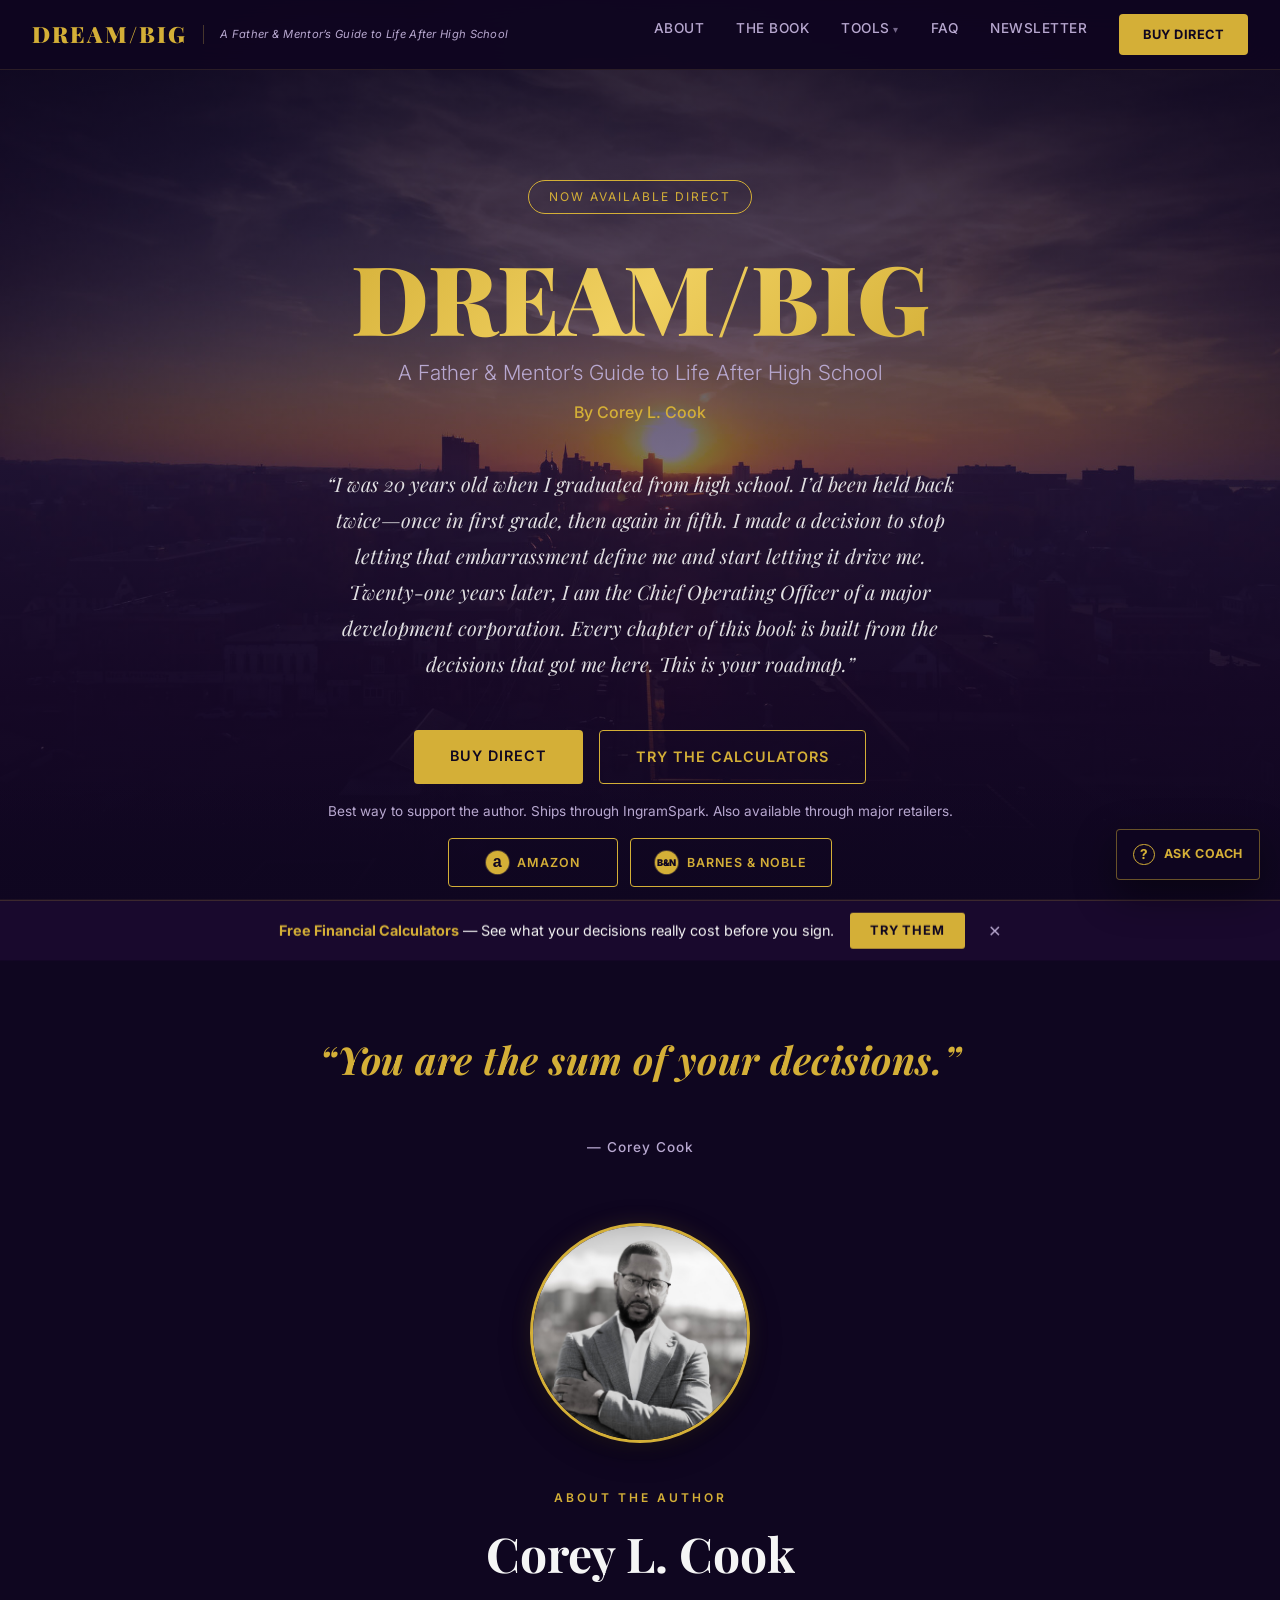
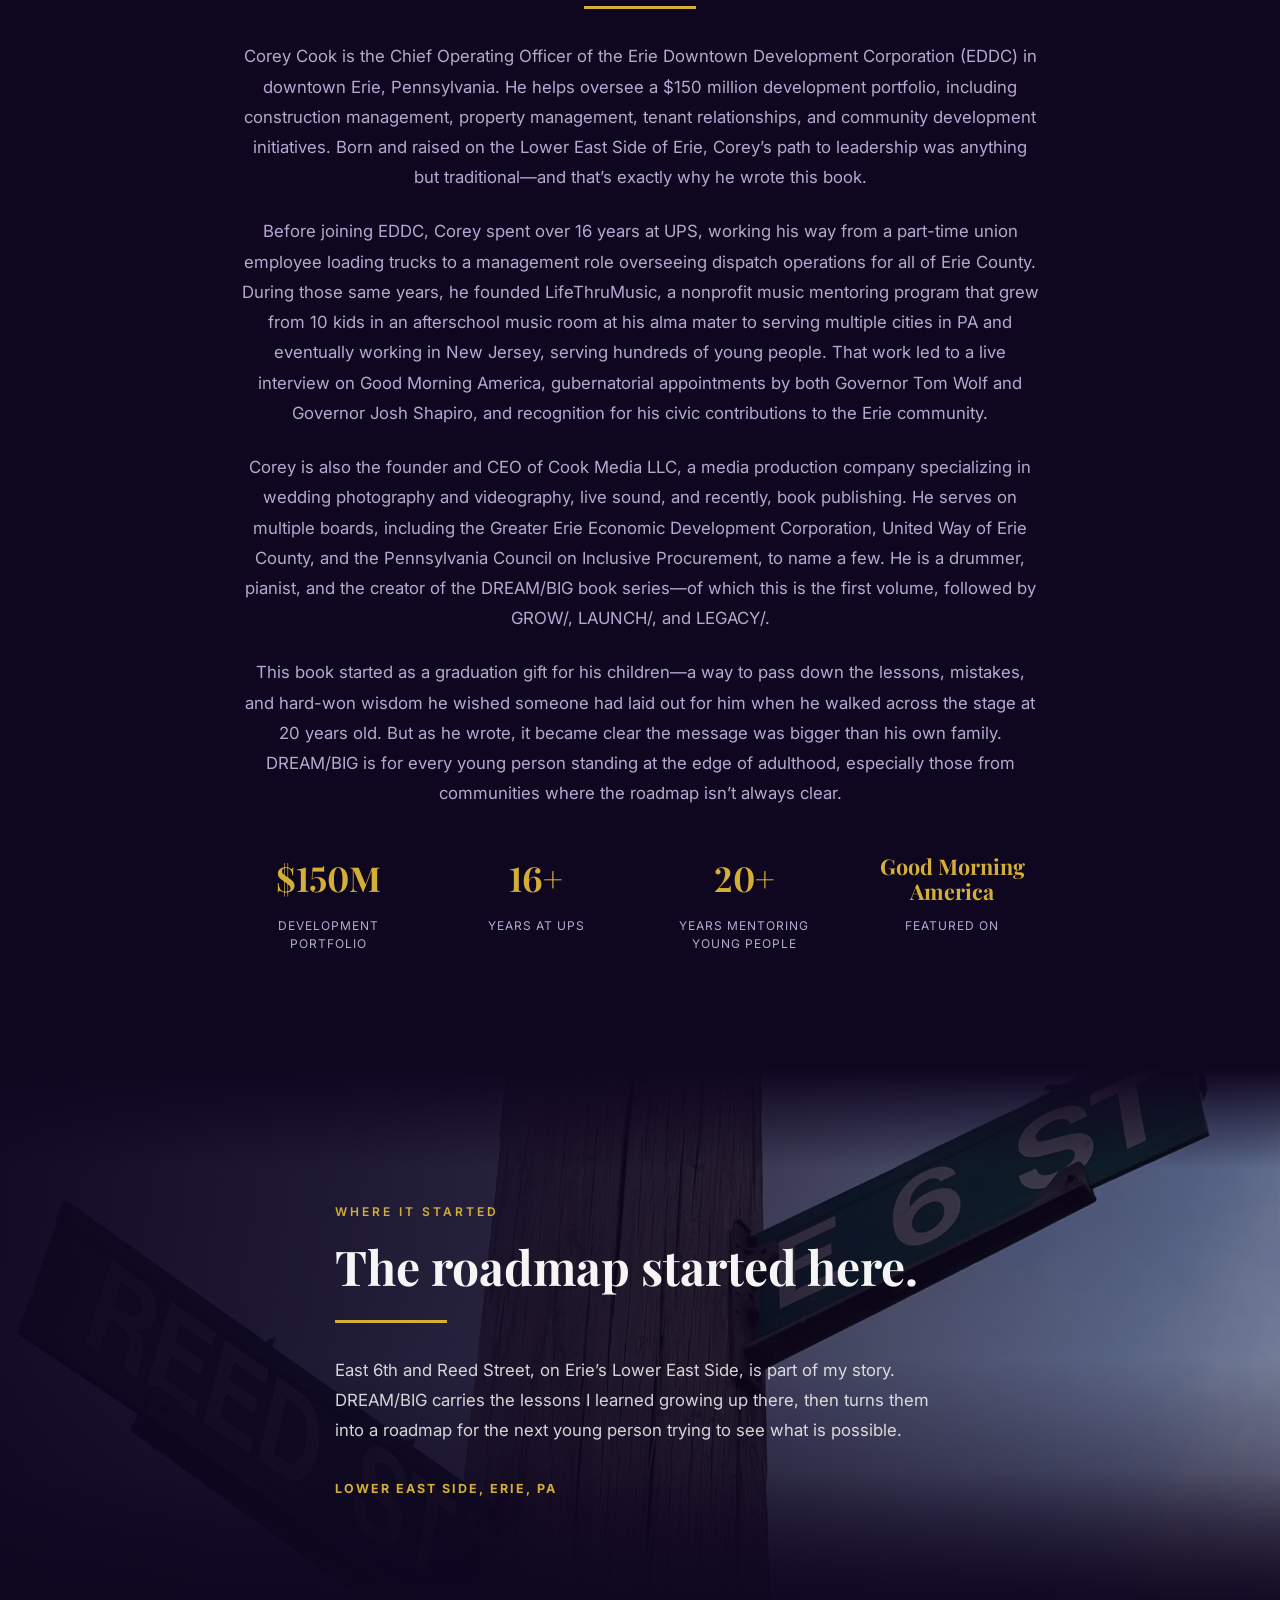
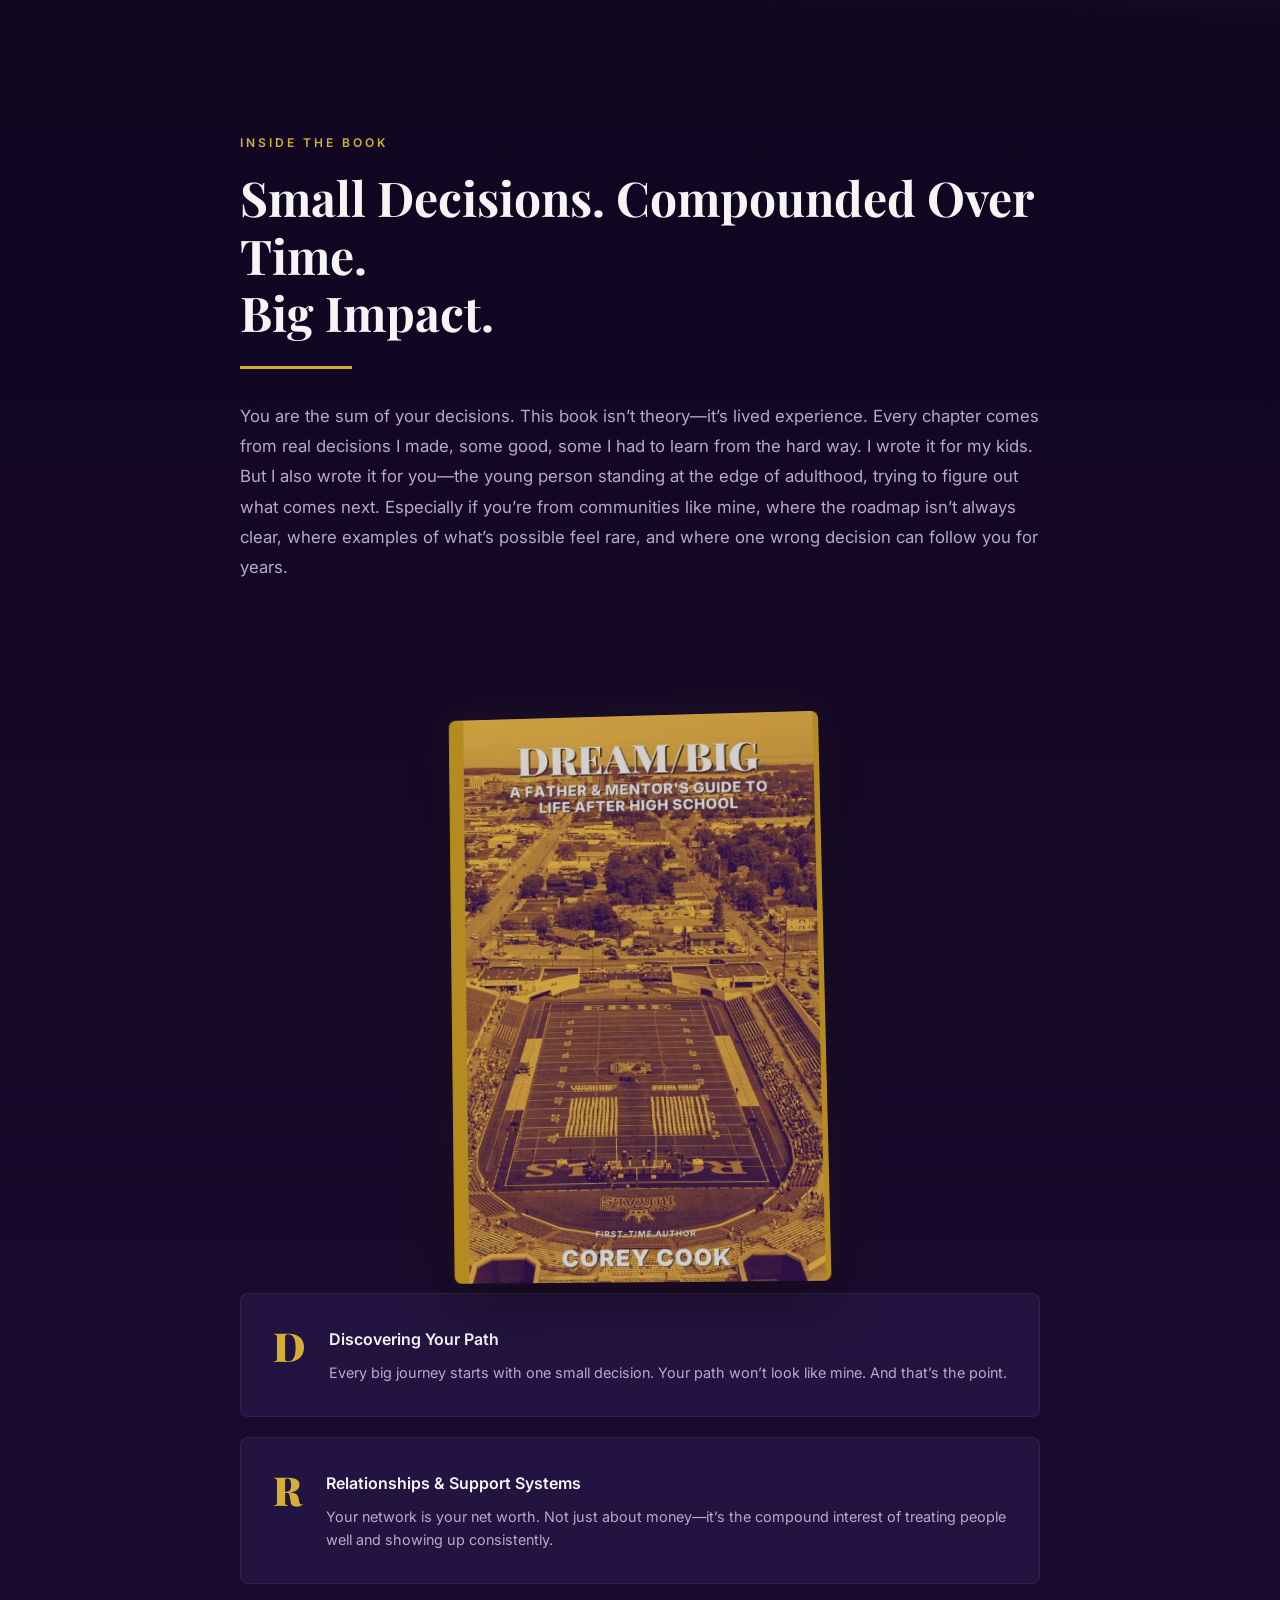
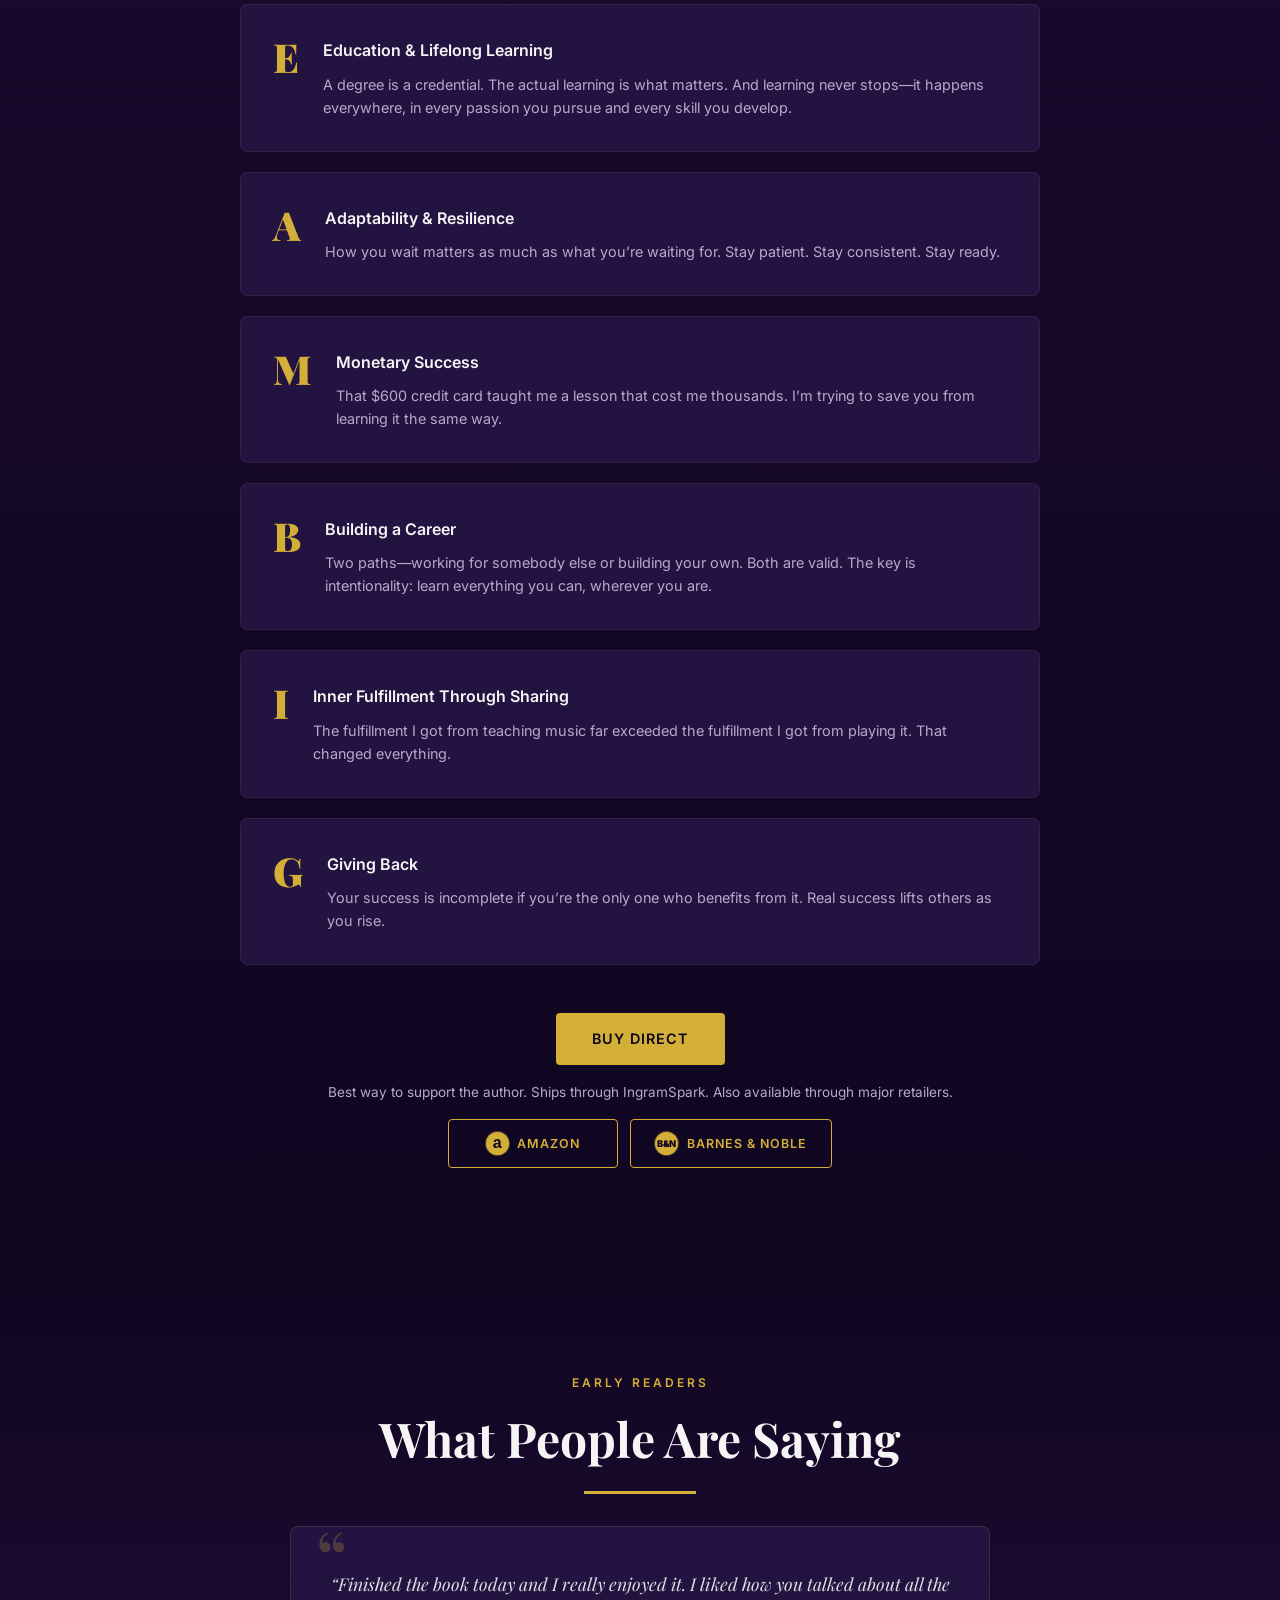
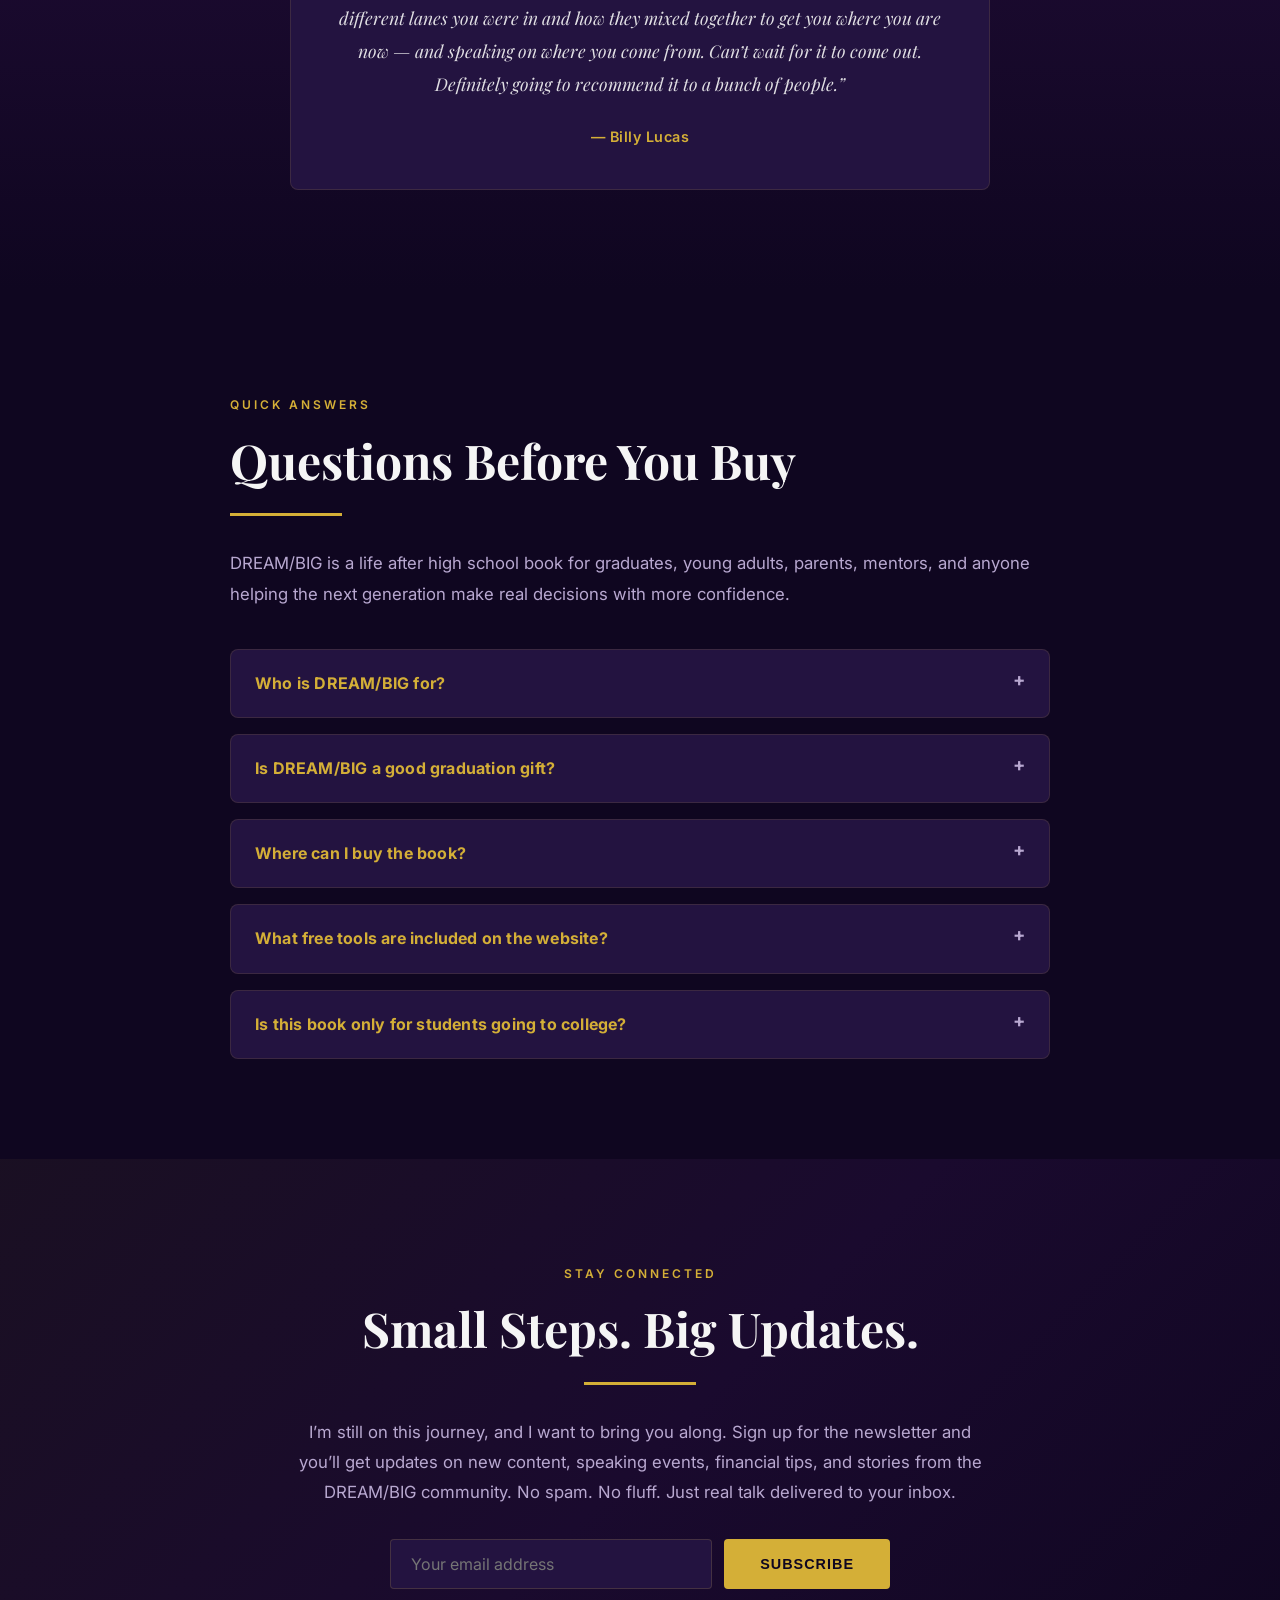
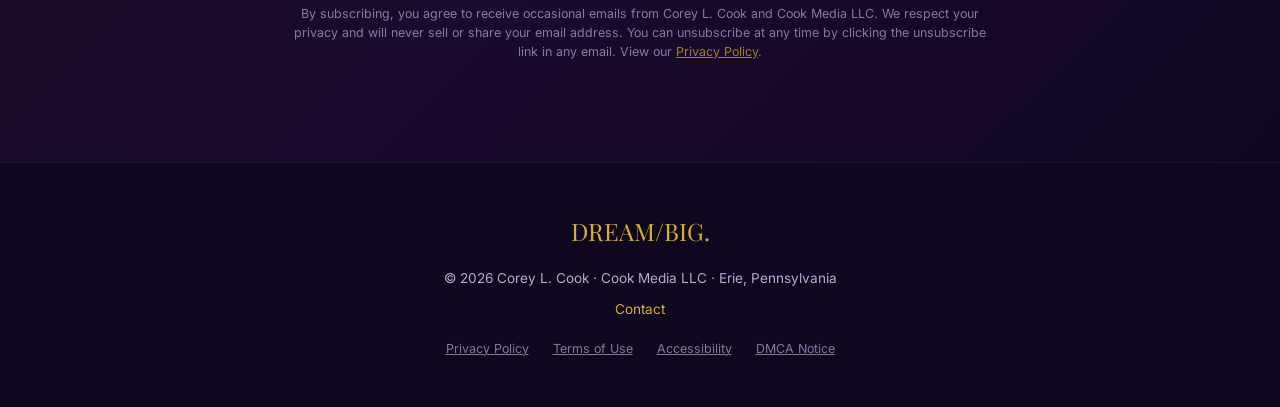
==== index.html @ b2b8b25a "Align homepage social URL" ====
<!DOCTYPE html>
<html lang="en">
<head>
<!-- Google tag (gtag.js) -->
<script async src="https://www.googletagmanager.com/gtag/js?id=G-JGYNWJQC7G"></script>
<script>
  window.dataLayer = window.dataLayer || [];
  function gtag(){dataLayer.push(arguments);}
  gtag('js', new Date());
  gtag('config', 'G-JGYNWJQC7G');
</script>
<!-- Vercel Web Analytics -->
<script>
  window.va = window.va || function () { (window.vaq = window.vaq || []).push(arguments); };
</script>
<script defer src="/_vercel/insights/script.js"></script>
<meta charset="UTF-8">
<meta name="viewport" content="width=device-width, initial-scale=1.0">
<title>DREAM/BIG Book — Life After High School Guide by Corey L. Cook</title>
<meta name="description" content="DREAM/BIG by Corey L. Cook is a life after high school book and graduation gift for young adults, with practical guidance on money, career, relationships, and purpose.">
<meta property="og:title" content="DREAM/BIG Book — Life After High School Guide by Corey L. Cook">
<meta property="og:description" content="A father and mentor's practical guide for graduates and young adults navigating life after high school.">
<meta property="og:type" content="website">
<meta property="og:url" content="https://www.lifeafterhighschoolbook.com/">
<meta property="og:image" content="https://www.lifeafterhighschoolbook.com/images/og-image.png">
<meta property="og:image:secure_url" content="https://www.lifeafterhighschoolbook.com/images/og-image.png">
<meta property="og:image:type" content="image/png">
<meta property="og:image:width" content="1200">
<meta property="og:image:height" content="630">
<meta property="og:image:alt" content="DREAM/BIG by Corey L. Cook — A Father and Mentor's Guide to Life After High School — Book Cover">
<meta property="og:site_name" content="DREAM/BIG — Life After High School">
<meta name="twitter:card" content="summary_large_image">
<meta name="twitter:title" content="DREAM/BIG Book — Life After High School Guide by Corey L. Cook">
<meta name="twitter:description" content="A father and mentor's practical guide for graduates and young adults navigating life after high school.">
<meta name="twitter:image" content="https://www.lifeafterhighschoolbook.com/images/og-image.png">
<meta name="twitter:image:alt" content="DREAM/BIG by Corey L. Cook — Book Cover">
<link rel="canonical" href="https://www.lifeafterhighschoolbook.com/">
<link rel="icon" type="image/svg+xml" href="images/favicon.svg">
<link rel="icon" type="image/png" sizes="32x32" href="images/favicon-32.png">
<link rel="icon" type="image/png" sizes="512x512" href="images/favicon-512.png">
<link rel="apple-touch-icon" sizes="180x180" href="images/favicon-180.png">
<link rel="preconnect" href="https://fonts.googleapis.com">
<link rel="preconnect" href="https://fonts.gstatic.com" crossorigin>
<link rel="stylesheet" href="https://fonts.googleapis.com/css2?family=Playfair+Display:wght@400;700;900&family=Inter:wght@300;400;500;600;700&display=swap">
<link rel="stylesheet" href="assistant.css">
<script src="assistant.js" defer></script>
<style>

  :root {
    --gold: #D4AF37;
    --gold-light: #F0D060;
    --purple-deep: #0F0620;
    --purple-dark: #1A0A2E;
    --purple-mid: #2D1B4E;
    --purple-card: #231340;
    --purple-surface: #2E1A50;
    --purple-light: #3D2766;
    --text: #F5F5F5;
    --text-muted: #B8A8D0;
    --accent: #C9A84C;
  }

  * { margin: 0; padding: 0; box-sizing: border-box; }
  html { scroll-behavior: smooth; }

  body {
    font-family: 'Inter', sans-serif;
    background: var(--purple-deep);
    color: var(--text);
    line-height: 1.7;
    -webkit-font-smoothing: antialiased;
  }

  /* NAV */
  nav {
    position: fixed; top: 0; left: 0; right: 0; z-index: 100;
    background: rgba(15,6,32,0.95); backdrop-filter: blur(20px);
    border-bottom: 1px solid rgba(201,168,76,0.15);
    padding: 0 2rem; height: 70px;
    display: flex; align-items: center; justify-content: space-between;
  }
  .nav-brand { display: flex; align-items: center; gap: 1rem; text-decoration: none; }
  .nav-logo { font-family: 'Playfair Display', serif; font-weight: 900; font-size: 1.4rem; color: var(--gold); letter-spacing: 2px; white-space: nowrap; }
  .nav-subtitle { color: var(--text-muted); font-size: 0.7rem; font-weight: 400; font-style: italic; letter-spacing: 0.3px; white-space: nowrap; border-left: 1px solid rgba(201,168,76,0.3); padding-left: 1rem; }
  .nav-links { display: flex; gap: 2rem; list-style: none; }
  .nav-links a { color: var(--text-muted); text-decoration: none; font-size: 0.85rem; font-weight: 500; letter-spacing: 0.5px; text-transform: uppercase; transition: color 0.3s; }
  .nav-links a:hover { color: var(--gold); }
  .nav-toggle { display: none; background: none; border: none; color: var(--gold); font-size: 1.5rem; cursor: pointer; }
  .nav-dropdown { position: relative; }
  .nav-dropdown > a, .nav-dropdown-trigger { cursor: pointer; }
  .nav-dropdown-trigger {
    background: none; border: none; padding: 0; font-family: inherit;
    color: var(--text-muted); font-size: 0.85rem; font-weight: 500;
    letter-spacing: 0.5px; text-transform: uppercase; transition: color 0.3s;
  }
  .nav-dropdown-trigger:hover { color: var(--gold); }
  .nav-dropdown > a::after, .nav-dropdown-trigger::after { content: ' \25BE'; font-size: 0.65rem; opacity: 0.6; }
  .nav-dropdown-menu {
    display: none; position: absolute; top: 100%; left: 50%; transform: translateX(-50%);
    padding-top: 12px;
  }
  .nav-dropdown-menu-inner {
    background: rgba(15,6,32,0.98); border: 1px solid rgba(201,168,76,0.2);
    border-radius: 8px; padding: 0.5rem 0; min-width: 180px;
    box-shadow: 0 12px 40px rgba(0,0,0,0.5); backdrop-filter: blur(20px);
  }
  .nav-dropdown:hover .nav-dropdown-menu,
  .nav-dropdown.open .nav-dropdown-menu { display: block; }
  .nav-dropdown-menu a {
    display: block; padding: 0.6rem 1.25rem; font-size: 0.8rem !important;
    letter-spacing: 0.5px; white-space: nowrap; transition: background 0.2s;
  }
  .nav-dropdown-menu a:hover { background: rgba(201,168,76,0.1); color: var(--gold) !important; }

  /* HERO */
  .hero {
    min-height: 100vh; display: flex; align-items: center; justify-content: center;
    padding: 180px 2rem 40px;
    background: url('images/erie-sunset.jpg') center center / cover no-repeat;
    position: relative; overflow: hidden;
  }
  .hero::before {
    content: ''; position: absolute; inset: 0;
    background: linear-gradient(180deg,
      rgba(15,6,32,0.85) 0%,
      rgba(26,10,46,0.7) 30%,
      rgba(45,27,78,0.6) 50%,
      rgba(26,10,46,0.8) 75%,
      rgba(15,6,32,1) 100%);
    pointer-events: none;
  }
  .hero::after {
    content: ''; position: absolute; bottom: 0; left: 0; right: 0; height: 150px;
    background: linear-gradient(0deg, var(--purple-deep) 0%, transparent 100%);
    pointer-events: none;
  }
  .hero-inner { max-width: 900px; text-align: center; position: relative; z-index: 1; }
  .hero-badge {
    display: inline-block; padding: 6px 20px; border: 1px solid var(--gold);
    border-radius: 30px; font-size: 0.75rem; letter-spacing: 2px; text-transform: uppercase;
    color: var(--gold); margin-bottom: 2rem;
  }
  .hero h1 {
    font-family: 'Playfair Display', serif; font-size: clamp(3rem, 8vw, 6rem);
    font-weight: 900; line-height: 1.05; margin-bottom: 0.5rem;
    background: linear-gradient(135deg, var(--gold) 0%, var(--gold-light) 50%, var(--gold) 100%);
    -webkit-background-clip: text; -webkit-text-fill-color: transparent;
    background-clip: text;
  }
  .hero-subtitle {
    font-size: clamp(1rem, 2.5vw, 1.3rem); color: var(--text-muted);
    margin-bottom: 0.5rem; font-weight: 300;
  }
  .hero-author { font-size: 1rem; color: var(--gold); margin-bottom: 2.5rem; font-weight: 500; }
  .hero-quote {
    font-family: 'Playfair Display', serif; font-style: italic;
    font-size: clamp(1.05rem, 2vw, 1.25rem); color: var(--text);
    max-width: 650px; margin: 0 auto 3rem; line-height: 1.8; opacity: 0.9;
  }
  .hero-cta { display: flex; gap: 1rem; justify-content: center; flex-wrap: wrap; }

  .btn {
    display: inline-block; padding: 14px 36px; font-size: 0.9rem; font-weight: 600;
    letter-spacing: 1px; text-transform: uppercase; text-decoration: none;
    border-radius: 4px; transition: all 0.3s; cursor: pointer; border: none;
  }
  .btn-gold { background: var(--gold); color: var(--purple-deep); }
  .btn-gold:hover { background: var(--gold-light); transform: translateY(-2px); box-shadow: 0 8px 30px rgba(201,168,76,0.3); }
  .btn-outline { background: transparent; color: var(--gold); border: 1px solid var(--gold); }
  .btn-outline:hover { background: rgba(201,168,76,0.1); transform: translateY(-2px); }
  .btn-retailer {
    display: inline-flex; align-items: center; justify-content: center; gap: 0.55rem;
    padding: 12px 24px; font-size: 0.78rem; min-width: 170px; text-align: center;
  }
  .retailer-mark {
    display: inline-flex; align-items: center; justify-content: center;
    width: 1.45rem; height: 1.45rem; flex: 0 0 1.45rem;
    border-radius: 999px; background: var(--gold); color: var(--purple-deep);
    font-weight: 900; line-height: 1; letter-spacing: 0; text-transform: none;
    box-shadow: 0 0 0 1px rgba(201,168,76,0.35);
  }
  .retailer-mark-amazon { font-family: Arial, Helvetica, sans-serif; font-size: 1rem; padding-bottom: 1px; }
  .retailer-mark-bn { font-family: 'Inter', sans-serif; font-size: 0.58rem; }
  .nav-links .btn-gold { color: var(--purple-deep); font-size: 0.8rem; font-weight: 700; }
  .nav-links .btn-gold:hover { color: var(--purple-deep); }
  .btn-nav { padding: 10px 24px; font-size: 0.8rem; letter-spacing: 0.8px; }
  .retailer-actions {
    display: flex; justify-content: center; gap: 0.75rem; flex-wrap: wrap; margin-top: 0.9rem;
  }
  .purchase-note {
    margin-top: 1rem; font-size: 0.85rem; color: var(--text-muted); text-align: center;
  }
  .purchase-note a { color: var(--gold); text-decoration: none; border-bottom: 1px solid rgba(201,168,76,0.45); }
  .purchase-note a:hover { color: var(--gold-light); border-bottom-color: var(--gold-light); }

  /* SECTIONS */
  section { padding: 100px 2rem; }
  .container { max-width: 800px; margin: 0 auto; }

  .section-label {
    display: inline-block; font-size: 0.75rem; letter-spacing: 3px; text-transform: uppercase;
    color: var(--gold); margin-bottom: 1rem; font-weight: 600;
  }
  .section-title {
    font-family: 'Playfair Display', serif; font-size: clamp(2rem, 4vw, 3rem);
    font-weight: 700; margin-bottom: 1.5rem; line-height: 1.2;
  }
  .section-text { color: var(--text-muted); font-size: 1.05rem; max-width: 800px; line-height: 1.8; }

  /* ABOUT */
  .about { background: var(--purple-deep); }
  .about-grid {
    display: flex; flex-direction: column; gap: 2.5rem; align-items: center;
  }
  .about-image {
    width: 100%; max-width: 500px; aspect-ratio: 16/10; background: var(--purple-card); border-radius: 8px;
    border: 1px solid rgba(201,168,76,0.2); display: flex; align-items: center;
    justify-content: center; color: var(--text-muted); font-size: 0.9rem;
    text-align: center; padding: 0; overflow: hidden;
  }
  .about-image img {
    width: 100%; height: 100%; object-fit: cover;
  }
  .about-headline {
    font-family: 'Playfair Display', serif; font-size: clamp(1.6rem, 4vw, 2.4rem);
    font-weight: 700; font-style: italic; color: var(--gold);
    text-align: center; margin-bottom: 0.25rem; letter-spacing: 0.5px;
  }
  .about-headline-attr {
    font-family: 'Inter', sans-serif; font-size: 0.85rem; font-weight: 500;
    color: var(--text-muted); text-align: center; margin-bottom: 1.5rem;
    letter-spacing: 1px;
  }
  .about-headshot {
    width: 220px; height: 220px; border-radius: 50%; overflow: hidden;
    border: 3px solid var(--gold);
    box-shadow: 0 8px 30px rgba(0,0,0,0.4), 0 0 20px rgba(201,168,76,0.15);
  }
  .about-headshot img {
    width: 100%; height: 100%; object-fit: cover;
  }
  .about-content { text-align: center; }
  .about-content .section-label, .about-content .section-title { text-align: center; }
  .about-content .divider { margin: 1.25rem auto 2rem; }
  .about-content .section-text { margin: 0 auto 1.5rem; text-align: center; }
  .about-stats {
    display: grid; grid-template-columns: repeat(4, minmax(0, 1fr)); gap: 2rem;
    max-width: 1000px; margin: 2rem auto 0; align-items: start;
  }
  .stat { text-align: center; min-width: 0; }
  .stat-number {
    font-family: 'Playfair Display', serif; font-size: 2.15rem; color: var(--gold); font-weight: 700;
    min-height: 4.75rem; display: flex; align-items: center; justify-content: center;
    line-height: 1; text-align: center;
  }
  .stat-number[data-stat-value] { font-variant-numeric: lining-nums tabular-nums; }
  .stat-number.stat-wordmark { font-size: 1.35rem; line-height: 1.16; }
  .stat-label {
    min-height: 3.2rem; display: flex; align-items: flex-start; justify-content: center;
    font-size: 0.75rem; color: var(--text-muted); text-transform: uppercase; letter-spacing: 1px;
    line-height: 1.5; text-wrap: balance;
  }

  /* ORIGIN SECTION */
  .origin-section {
    min-height: 560px; display: flex; align-items: center; position: relative; overflow: hidden;
    padding: 120px 2rem;
    background-color: var(--purple-deep);
    background-image:
      linear-gradient(90deg, rgba(15,6,32,0.96) 0%, rgba(15,6,32,0.82) 43%, rgba(15,6,32,0.34) 100%),
      linear-gradient(180deg, rgba(15,6,32,0.18) 0%, rgba(15,6,32,0.08) 52%, rgba(15,6,32,0.88) 100%),
      url('images/reed-e6-street.jpg');
    background-image:
      linear-gradient(90deg, rgba(15,6,32,0.96) 0%, rgba(15,6,32,0.82) 43%, rgba(15,6,32,0.34) 100%),
      linear-gradient(180deg, rgba(15,6,32,0.18) 0%, rgba(15,6,32,0.08) 52%, rgba(15,6,32,0.88) 100%),
      image-set(url('images/reed-e6-street.webp') type('image/webp'), url('images/reed-e6-street.jpg') type('image/jpeg'));
    background-size: cover;
    background-position: center 44%;
    background-repeat: no-repeat;
  }
  .origin-section::before {
    content: ''; position: absolute; inset: 0;
    background: linear-gradient(180deg, var(--purple-deep) 0%, transparent 18%, transparent 72%, var(--purple-deep) 100%);
    pointer-events: none;
  }
  .origin-content { max-width: 660px; position: relative; z-index: 1; }
  .origin-content .section-title { max-width: 650px; }
  .origin-content .section-text { max-width: 610px; color: rgba(245,245,245,0.86); }
  .origin-photo-caption {
    margin-top: 2rem; color: var(--gold); font-size: 0.78rem; letter-spacing: 2px;
    text-transform: uppercase; font-weight: 700;
  }

  /* BOOK SECTION */
  .book-section {
    background: linear-gradient(180deg, var(--purple-deep) 0%, var(--purple-dark) 50%, var(--purple-deep) 100%);
  }
  .book-cover-display {
    margin: 3rem auto; text-align: center; perspective: 1500px;
    --book-cover-y: 52px;
    --book-cover-rx: 3deg;
    --book-cover-ry: -3deg;
    --book-cover-rz: -1deg;
    --book-cover-scale: 0.94;
    --book-cover-opacity: 0.82;
    --book-cover-glow: 0.08;
  }
  .book-cover-display picture {
    display: inline-block;
    opacity: var(--book-cover-opacity);
    transform:
      translate3d(0, var(--book-cover-y), 0)
      rotateX(var(--book-cover-rx))
      rotateY(var(--book-cover-ry))
      rotateZ(var(--book-cover-rz))
      scale(var(--book-cover-scale));
    transform-origin: center 80%;
    will-change: transform, opacity;
  }
  .book-cover-display img {
    width: 100%; max-width: 400px; height: auto; border-radius: 8px;
    box-shadow: 0 20px 60px rgba(0,0,0,0.5), 0 0 44px rgba(201,168,76,var(--book-cover-glow));
    transition: filter 0.35s cubic-bezier(0.22, 1, 0.36, 1), box-shadow 0.35s cubic-bezier(0.22, 1, 0.36, 1);
  }
  .book-cover-display img:hover {
    filter: brightness(1.04) contrast(1.02);
  }
  .book-features {
    display: flex; flex-direction: column; gap: 1.25rem; margin-top: 3rem;
  }
  .feature-card {
    background: var(--purple-card); border: 1px solid rgba(201,168,76,0.1);
    border-radius: 8px; padding: 2rem;
    transition: border-color 0.3s, transform 0.3s;
    display: flex; gap: 1.5rem; align-items: flex-start;
  }
  .feature-card:hover { border-color: rgba(201,168,76,0.3); transform: translateY(-2px); }
  .feature-letter {
    font-family: 'Playfair Display', serif; font-size: 2.5rem; font-weight: 900;
    color: var(--gold); flex-shrink: 0; line-height: 1;
  }
  .feature-body { flex: 1; }
  .feature-title { font-weight: 600; font-size: 1rem; margin-bottom: 0.5rem; }
  .feature-desc { color: var(--text-muted); font-size: 0.9rem; line-height: 1.6; }

  /* CALCULATORS */
  .calculators { background: var(--purple-deep); }
  .calc-tabs { display: flex; gap: 0.5rem; margin-bottom: 2rem; flex-wrap: wrap; }
  .calc-tab {
    padding: 10px 24px; border: 1px solid rgba(201,168,76,0.3); background: transparent;
    color: var(--text-muted); border-radius: 4px; cursor: pointer; font-size: 0.85rem;
    font-weight: 500; letter-spacing: 0.5px; transition: all 0.3s; font-family: 'Inter', sans-serif;
  }
  .calc-tab.active { background: var(--gold); color: var(--purple-deep); border-color: var(--gold); }
  .calc-tab:hover:not(.active) { border-color: var(--gold); color: var(--gold); }
  .calc-panel { display: none; }
  .calc-panel.active { display: block; }
  .calc-card {
    background: var(--purple-card); border: 1px solid rgba(201,168,76,0.15);
    border-radius: 8px; padding: 2.5rem;
  }
  .calc-intro { color: var(--text-muted); font-size: 1rem; margin-bottom: 2rem; line-height: 1.8; font-style: italic; }
  .calc-grid {
    display: flex; flex-direction: column; gap: 2.5rem;
  }
  .form-group { margin-bottom: 1.5rem; }
  .form-group label {
    display: block; font-size: 0.8rem; font-weight: 500; letter-spacing: 0.5px;
    text-transform: uppercase; color: var(--text-muted); margin-bottom: 0.5rem;
  }
  .form-group input, .form-group select {
    width: 100%; padding: 12px 16px; background: var(--purple-surface); border: 1px solid rgba(201,168,76,0.2);
    border-radius: 4px; color: var(--text); font-size: 1rem; font-family: 'Inter', sans-serif;
    transition: border-color 0.3s;
  }
  .form-group input:focus, .form-group select:focus { border-color: var(--gold); outline: 2px solid var(--gold-light); outline-offset: 2px; }
  .result-box {
    background: rgba(201,168,76,0.05); border: 1px solid rgba(201,168,76,0.2);
    border-radius: 8px; padding: 2rem; text-align: center;
  }
  .result-label { font-size: 0.8rem; text-transform: uppercase; letter-spacing: 1px; color: var(--text-muted); margin-bottom: 0.25rem; }
  .result-value { font-family: 'Playfair Display', serif; font-size: 2.5rem; color: var(--gold); font-weight: 700; }
  .result-sub { font-size: 0.9rem; color: var(--text-muted); margin-top: 0.25rem; }
  .result-row { display: flex; justify-content: space-between; padding: 0.75rem 0; border-bottom: 1px solid rgba(255,255,255,0.05); }
  .result-row:last-child { border-bottom: none; }
  .result-row-label { color: var(--text-muted); font-size: 0.9rem; }
  .result-row-value { font-weight: 600; }
  .compare-box {
    margin-top: 1.5rem; padding: 1.5rem; background: rgba(192,57,43,0.08);
    border: 1px solid rgba(192,57,43,0.2); border-radius: 8px;
  }
  .compare-title { font-weight: 600; font-size: 0.95rem; margin-bottom: 0.5rem; color: #E74C3C; }
  .compare-text { color: var(--text-muted); font-size: 0.9rem; line-height: 1.6; }
  .compare-amount { font-family: 'Playfair Display', serif; font-size: 1.5rem; color: #E74C3C; font-weight: 700; }

  /* CALCULATOR DISCLAIMER */
  .calc-disclaimer {
    margin-top: 2rem; padding: 1.25rem 1.5rem;
    background: rgba(255,255,255,0.03);
    border: 1px solid rgba(255,255,255,0.08);
    border-radius: 6px;
  }
  .calc-disclaimer p {
    color: var(--text-muted); font-size: 0.78rem; line-height: 1.6; opacity: 0.8;
  }
  .calc-disclaimer strong { color: var(--text-muted); }

  /* GLOSSARY */
  .glossary {
    background: linear-gradient(180deg, var(--purple-deep) 0%, var(--purple-dark) 50%, var(--purple-deep) 100%);
  }
  .glossary-search {
    width: 100%; max-width: 500px; padding: 14px 20px; background: var(--purple-card);
    border: 1px solid rgba(201,168,76,0.2); border-radius: 4px; color: var(--text);
    font-size: 1rem; margin-bottom: 2rem; font-family: 'Inter', sans-serif;
  }
  .glossary-search:focus { border-color: var(--gold); outline: 2px solid var(--gold-light); outline-offset: 2px; }
  .glossary-grid {
    display: flex; flex-direction: column; gap: 1rem;
  }
  .glossary-item {
    background: var(--purple-card); border: 1px solid rgba(201,168,76,0.08);
    border-radius: 8px; padding: 1.5rem; transition: border-color 0.3s;
  }
  .glossary-item:hover { border-color: rgba(201,168,76,0.25); }
  .glossary-term { font-weight: 600; font-size: 1rem; color: var(--gold); margin-bottom: 0.4rem; }
  .glossary-def { color: var(--text-muted); font-size: 0.9rem; line-height: 1.6; }

  /* SPEAKING */
  .speaking { background: var(--purple-deep); }
  .speaking-topics {
    display: flex; flex-direction: column; gap: 1.25rem; margin: 2.5rem 0;
  }
  .topic-card {
    background: var(--purple-card); border: 1px solid rgba(201,168,76,0.1);
    border-radius: 8px; padding: 1.5rem; transition: border-color 0.3s;
  }
  .topic-card:hover { border-color: rgba(201,168,76,0.3); }
  .topic-title { font-weight: 600; margin-bottom: 0.5rem; }
  .topic-desc { color: var(--text-muted); font-size: 0.9rem; line-height: 1.6; }

  /* TESTIMONIALS */
  .testimonials {
    background: linear-gradient(180deg, var(--purple-deep) 0%, var(--purple-dark) 50%, var(--purple-deep) 100%);
  }
  .testimonials .container { max-width: 700px; text-align: center; }
  .testimonial-card {
    background: var(--purple-card); border: 1px solid rgba(201,168,76,0.15);
    border-radius: 8px; padding: 2.5rem 2rem; position: relative;
  }
  .testimonial-card::before {
    content: '\201C'; position: absolute; top: -10px; left: 24px;
    font-family: 'Playfair Display', serif; font-size: 5rem; color: var(--gold);
    opacity: 0.25; line-height: 1;
  }
  .testimonial-text {
    font-family: 'Playfair Display', serif; font-style: italic;
    font-size: 1.1rem; color: var(--text); line-height: 1.9; opacity: 0.9;
    margin-bottom: 1.5rem;
  }
  .testimonial-author {
    font-size: 0.9rem; font-weight: 600; color: var(--gold); letter-spacing: 0.5px;
  }

  /* FAQ */
  .faq {
    background: var(--purple-deep);
  }
  .faq .container { max-width: 820px; }
  .faq-list {
    display: flex; flex-direction: column; gap: 1rem; margin-top: 2.5rem;
  }
  .faq-item {
    background: var(--purple-card); border: 1px solid rgba(201,168,76,0.14);
    border-radius: 8px; padding: 0; overflow: hidden;
  }
  .faq-item summary {
    cursor: pointer; list-style: none; padding: 1.25rem 1.5rem;
    color: var(--gold); font-weight: 700; letter-spacing: 0.2px;
  }
  .faq-item summary::-webkit-details-marker { display: none; }
  .faq-item summary::after {
    content: '+'; float: right; color: var(--text-muted); font-size: 1.15rem;
    line-height: 1;
  }
  .faq-item[open] summary::after { content: '-'; }
  .faq-item p {
    padding: 0 1.5rem 1.35rem; color: var(--text-muted);
    font-size: 0.95rem; line-height: 1.8;
  }

  /* NEWSLETTER */
  .newsletter {
    background: linear-gradient(135deg, rgba(201,168,76,0.06) 0%, var(--purple-dark) 50%, var(--purple-deep) 100%);
    text-align: center;
  }
  .newsletter-form { display: flex; gap: 0.75rem; max-width: 500px; margin: 2rem auto 0; flex-wrap: wrap; justify-content: center; }
  .newsletter-form input {
    flex: 1; min-width: 250px; padding: 14px 20px; background: var(--purple-card);
    border: 1px solid rgba(201,168,76,0.2); border-radius: 4px; color: var(--text);
    font-size: 1rem; font-family: 'Inter', sans-serif;
  }
  .newsletter-form input:focus { border-color: var(--gold); outline: 2px solid var(--gold-light); outline-offset: 2px; }
  .newsletter-fine-print {
    margin-top: 1rem; font-size: 0.78rem; color: var(--text-muted); opacity: 0.7; line-height: 1.5;
  }
  .newsletter-fine-print a { color: var(--gold); text-decoration: underline; }

  /* FOOTER */
  footer {
    padding: 3rem 2rem; text-align: center; border-top: 1px solid rgba(201,168,76,0.1);
    background: var(--purple-deep);
  }
  footer p { color: var(--text-muted); font-size: 0.85rem; }
  footer a { color: var(--gold); text-decoration: none; }
  .footer-legal { margin-top: 1rem; display: flex; gap: 1.5rem; justify-content: center; flex-wrap: wrap; }
  .footer-legal a { font-size: 0.78rem; color: var(--text-muted); text-decoration: underline; opacity: 0.7; transition: opacity 0.3s; }
  .footer-legal a:hover { opacity: 1; color: var(--gold); }

  /* LEGAL PAGES (modal overlay) */
  .legal-overlay {
    display: none; position: fixed; inset: 0; z-index: 200;
    background: rgba(15,6,32,0.95); backdrop-filter: blur(10px);
    overflow-y: auto; padding: 100px 2rem 3rem;
  }
  .legal-overlay.active { display: block; }
  .legal-content {
    max-width: 700px; margin: 0 auto;
  }
  .legal-content h2 {
    font-family: 'Playfair Display', serif; font-size: 2rem; color: var(--gold);
    margin-bottom: 1.5rem;
  }
  .legal-content h3 {
    font-size: 1.1rem; font-weight: 600; color: var(--text); margin: 1.5rem 0 0.75rem;
  }
  .legal-content p {
    color: var(--text-muted); font-size: 0.95rem; line-height: 1.8; margin-bottom: 1rem;
  }
  .legal-content ul {
    color: var(--text-muted); font-size: 0.95rem; line-height: 1.8;
    margin: 0 0 1rem 1.5rem;
  }
  .legal-close {
    position: fixed; top: 20px; right: 30px; z-index: 210;
    background: var(--purple-card); border: 1px solid rgba(201,168,76,0.3);
    color: var(--gold); width: 40px; height: 40px; border-radius: 50%;
    font-size: 1.2rem; cursor: pointer; display: flex; align-items: center;
    justify-content: center; transition: background 0.3s;
  }
  .legal-close:hover { background: var(--purple-light); }

  /* DIVIDER */
  .divider { width: 112px; height: 3px; background: var(--gold); margin: 1.25rem 0 2rem; }
  .testimonials .divider, .newsletter .divider { margin-left: auto; margin-right: auto; }

  /* RESPONSIVE — TABLET */
  @media (max-width: 1024px) {
    .hero-inner { max-width: 700px; }
    .hero-quote { max-width: 580px; }
    .about-headshot { width: 180px; height: 180px; }
  }

  /* RESPONSIVE — MOBILE */
  @media (max-width: 768px) {
    .nav-links { display: none; }
    .nav-toggle { display: block; }
    .nav-subtitle { display: none; }
    .nav-links.open {
      display: flex; flex-direction: column; position: absolute;
      top: 70px; left: 0; right: 0; background: rgba(15,6,32,0.98);
      padding: 2rem; gap: 1.5rem; border-bottom: 1px solid rgba(201,168,76,0.15);
    }
    .nav-dropdown > a::after, .nav-dropdown-trigger::after { display: none; }
    .nav-dropdown-menu { display: block; position: static; transform: none; padding: 0; min-width: 0; }
    .nav-dropdown-menu-inner { background: none; border: none; box-shadow: none; padding: 0; min-width: 0; backdrop-filter: none; }
    .nav-dropdown-menu a { padding: 0; font-size: 0.85rem !important; }
    section { padding: 60px 1.25rem; }
    .divider { width: 86px; height: 3px; margin-top: 1rem; margin-bottom: 1.75rem; }

    /* Hero */
    .hero { padding: 130px 1.25rem 50px; min-height: auto; }
    .hero-quote { font-size: 0.95rem; line-height: 1.7; max-width: 100%; }
    .hero-cta { flex-direction: column; align-items: center; }
    .hero-cta .btn { width: 100%; max-width: 280px; text-align: center; }
    .retailer-actions { flex-direction: column; align-items: center; }
    .retailer-actions .btn { width: 100%; max-width: 280px; text-align: center; }
    .btn-retailer { min-width: 0; }

    /* About */
    .about-headshot { width: 160px; height: 160px; }
    .about-headline { font-size: 1.3rem; }
    .about-stats { grid-template-columns: repeat(2, minmax(0, 1fr)); gap: 1.5rem 1rem; }
    .stat-number { min-height: 3.9rem; font-size: 1.55rem; }
    .stat-number.stat-wordmark { font-size: 1.1rem; }
    .stat-label { min-height: 2.8rem; font-size: 0.68rem; }

    /* Origin */
    .origin-section {
      min-height: 560px; padding: 90px 1.25rem;
      background-image:
        linear-gradient(180deg, rgba(15,6,32,0.9) 0%, rgba(15,6,32,0.7) 44%, rgba(15,6,32,0.94) 100%),
        url('images/reed-e6-street.jpg');
      background-image:
        linear-gradient(180deg, rgba(15,6,32,0.9) 0%, rgba(15,6,32,0.7) 44%, rgba(15,6,32,0.94) 100%),
        image-set(url('images/reed-e6-street.webp') type('image/webp'), url('images/reed-e6-street.jpg') type('image/jpeg'));
      background-position: center center;
    }
    .origin-content .section-text { color: rgba(245,245,245,0.88); }

    /* Book */
    .feature-card { flex-direction: column; gap: 0.75rem; }
    .feature-letter { font-size: 2rem; }

    /* Testimonials */
    .testimonial-card { padding: 2rem 1.5rem; }
    .testimonial-text { font-size: 1rem; line-height: 1.8; }
    .testimonial-card::before { font-size: 3.5rem; top: -6px; left: 16px; }

    /* Newsletter */
    .newsletter-form input { min-width: 200px; }
  }

  /* RESPONSIVE — SMALL PHONE */
  @media (max-width: 380px) {
    nav { padding: 0 1rem; }
    .nav-logo { font-size: 1.2rem; }
    section { padding: 50px 1rem; }
    .hero { padding: 115px 1rem 45px; }
    .hero-quote { font-size: 0.9rem; }
    .stat-number { font-size: 1.35rem; }
    .stat-number.stat-wordmark { font-size: 1rem; }
    .about-headshot { width: 130px; height: 130px; }
    .section-text { font-size: 0.95rem; }
    .testimonial-card { padding: 1.5rem 1.25rem; }
    .btn { padding: 12px 28px; font-size: 0.85rem; }
  }

  /* ACCESSIBILITY */
  .skip-link{position:absolute;left:-9999px;top:0;z-index:1000;background:var(--gold);color:var(--purple-deep);padding:.6rem 1rem;border-radius:0 0 6px 0;font-weight:700;text-decoration:none}
  .skip-link:focus{left:0}
  :focus-visible{outline:2px solid var(--gold-light);outline-offset:2px}
  .nav-dropdown:focus-within .nav-dropdown-menu{display:block}

  @media (prefers-reduced-motion:reduce){
    html{scroll-behavior:auto}
    *,*::before,*::after{animation-duration:.001ms!important;animation-iteration-count:1!important;transition-duration:.001ms!important;scroll-behavior:auto!important}
    .book-cover-display picture{opacity:1!important;transform:none!important;will-change:auto}
  }
</style>
<script type="application/ld+json">
{
  "@context": "https://schema.org",
  "@graph": [
    {
      "@type": "Book",
      "@id": "https://www.lifeafterhighschoolbook.com/#dream-big-book",
      "name": "DREAM/BIG: A Father & Mentor's Guide to Life After High School",
      "alternateName": "DREAM/BIG: A Father & Mentor's Guide to Life After High School",
      "headline": "DREAM/BIG: A Father & Mentor's Guide to Life After High School",
      "description": "A practical life after high school book and graduation gift for young adults, with guidance on financial literacy, career building, relationships, resilience, purpose, and giving back.",
      "isbn": "9798234036643",
      "bookFormat": "https://schema.org/Paperback",
      "datePublished": "2026-04-03",
      "inLanguage": "en",
      "genre": [
        "Self-help",
        "Personal development",
        "Financial literacy"
      ],
      "keywords": "life after high school book, graduation gift for young adults, financial literacy for teens, mentor guide for graduates, father and mentor guide",
      "author": {
        "@type": "Person",
        "@id": "https://www.lifeafterhighschoolbook.com/#corey-cook"
      },
      "publisher": {
        "@id": "https://www.lifeafterhighschoolbook.com/#cook-media"
      },
      "image": "https://www.lifeafterhighschoolbook.com/images/book-cover.jpg",
      "url": "https://www.lifeafterhighschoolbook.com/",
      "sameAs": [
        "https://www.barnesandnoble.com/w/dream-big-corey-l-cook/1149965008?ean=9798234036643",
        "https://www.amazon.com/Dream-Big-Father-Mentors-School/dp/B0H3WW14QK"
      ],
      "about": "financial literacy and life after high school",
      "offers": {
        "@type": "Offer",
        "price": "14.99",
        "priceCurrency": "USD",
        "availability": "https://schema.org/InStock",
        "url": "https://shop.ingramspark.com/b/084?params=auYcam1uPTDm9D041XR3ygueD2kILv5ChfIouqtAr0y",
        "seller": {
          "@type": "Organization",
          "name": "IngramSpark"
        }
      }
    },
    {
      "@type": "Organization",
      "@id": "https://www.lifeafterhighschoolbook.com/#cook-media",
      "name": "Cook Media LLC",
      "url": "https://www.lifeafterhighschoolbook.com/"
    },
    {
      "@type": "Person",
      "@id": "https://www.lifeafterhighschoolbook.com/#corey-cook",
      "name": "Corey L. Cook",
      "description": "Chief Operating Officer of the Erie Downtown Development Corporation, founder of LifeThruMusic, and creator of the DREAM/BIG book series."
    },
    {
      "@type": "WebSite",
      "@id": "https://www.lifeafterhighschoolbook.com/#website",
      "url": "https://www.lifeafterhighschoolbook.com/",
      "name": "DREAM/BIG — Life After High School",
      "publisher": {
        "@id": "https://www.lifeafterhighschoolbook.com/#cook-media"
      }
    },
    {
      "@type": "WebPage",
      "@id": "https://www.lifeafterhighschoolbook.com/#webpage",
      "url": "https://www.lifeafterhighschoolbook.com/",
      "name": "DREAM/BIG Book — Life After High School Guide by Corey L. Cook",
      "description": "DREAM/BIG by Corey L. Cook is a life after high school book and graduation gift for young adults, with practical guidance on money, career, relationships, and purpose.",
      "isPartOf": {
        "@id": "https://www.lifeafterhighschoolbook.com/#website"
      },
      "about": {
        "@id": "https://www.lifeafterhighschoolbook.com/#dream-big-book"
      },
      "primaryImageOfPage": {
        "@type": "ImageObject",
        "url": "https://www.lifeafterhighschoolbook.com/images/og-image.png"
      }
    },
    {
      "@type": "FAQPage",
      "@id": "https://www.lifeafterhighschoolbook.com/#faq",
      "url": "https://www.lifeafterhighschoolbook.com/#faq",
      "mainEntity": [
        {
          "@type": "Question",
          "name": "Who is DREAM/BIG for?",
          "acceptedAnswer": {
            "@type": "Answer",
            "text": "DREAM/BIG is for young adults stepping into life after high school, whether they are headed to college, the workforce, entrepreneurship, service, or still figuring out what comes next. It is also written for parents, mentors, educators, and community leaders who want a practical guide to share."
          }
        },
        {
          "@type": "Question",
          "name": "Is DREAM/BIG a good graduation gift?",
          "acceptedAnswer": {
            "@type": "Answer",
            "text": "Yes. The book started as a graduation gift for Corey's children and grew into a roadmap for graduates and young adults. It is built around real decisions, financial literacy, relationships, career growth, resilience, and purpose."
          }
        },
        {
          "@type": "Question",
          "name": "Where can I buy the book?",
          "acceptedAnswer": {
            "@type": "Answer",
            "text": "The best way to support the author is to buy direct through IngramSpark. DREAM/BIG is also available through major outlets, including Barnes & Noble and Amazon."
          }
        },
        {
          "@type": "Question",
          "name": "What free tools are included on the website?",
          "acceptedAnswer": {
            "@type": "Answer",
            "text": "The site includes a First Money Moves guide, free financial calculators, the DREAM/BIG Money Visualizer, and a plain-language financial literacy glossary. These tools help readers understand paychecks, emergency savings, student loans, auto loans, mortgages, retirement savings, budgeting, credit, FAFSA, insurance terms, and other real-world money decisions."
          }
        },
        {
          "@type": "Question",
          "name": "Is this book only for students going to college?",
          "acceptedAnswer": {
            "@type": "Answer",
            "text": "No. DREAM/BIG is for life after high school in every direction. College is one path, but the book also speaks to work, entrepreneurship, trades, service, family responsibility, community leadership, and personal growth."
          }
        }
      ]
    }
  ]
}
</script>
</head>
<body>
<a href="#main" class="skip-link">Skip to content</a>

<!-- NAV -->
<nav aria-label="Main">
  <a href="#" class="nav-brand">
    <span class="nav-logo">DREAM/BIG</span>
    <span class="nav-subtitle">A Father &amp; Mentor&rsquo;s Guide to Life After High School</span>
  </a>
  <button type="button" class="nav-toggle" aria-label="Menu" aria-expanded="false" aria-controls="nav-links" onclick="toggleNav(this)">&#9776;</button>
  <ul class="nav-links" id="nav-links">
    <li><a href="#about">About</a></li>
    <li><a href="#book">The Book</a></li>
    <li class="nav-dropdown">
      <button type="button" class="nav-dropdown-trigger" aria-expanded="false" aria-haspopup="true" onclick="toggleTools(this)">Tools</button>
      <div class="nav-dropdown-menu"><div class="nav-dropdown-menu-inner">
        <a href="first-money-moves.html">First Money Moves</a>
        <a href="calculators.html">Calculators</a>
        <a href="visualizer.html">Visualizer</a>
        <a href="glossary.html">Glossary</a>
      </div></div>
    </li>
    <li><a href="#faq">FAQ</a></li>
    <li><a href="#newsletter">Newsletter</a></li>
    <li><a href="https://shop.ingramspark.com/b/084?params=auYcam1uPTDm9D041XR3ygueD2kILv5ChfIouqtAr0y" class="btn btn-gold btn-nav" target="_blank" rel="noopener" data-buy-link="ingram" data-buy-location="nav">Buy Direct</a></li>
  </ul>
</nav>

<main id="main">

<!-- HERO -->
<section class="hero">
  <div class="hero-inner">
    <div class="hero-badge">Now Available Direct</div>
    <h1>DREAM/BIG</h1>
    <p class="hero-subtitle">A Father &amp; Mentor&rsquo;s Guide to Life After High School</p>
    <p class="hero-author">By Corey L. Cook</p>
    <p class="hero-quote">&ldquo;I was 20 years old when I graduated from high school. I&rsquo;d been held back twice&mdash;once in first grade, then again in fifth. I made a decision to stop letting that embarrassment define me and start letting it drive me. Twenty-one years later, I am the Chief Operating Officer of a major development corporation. Every chapter of this book is built from the decisions that got me here. This is your roadmap.&rdquo;</p>
    <div class="hero-cta">
      <a href="https://shop.ingramspark.com/b/084?params=auYcam1uPTDm9D041XR3ygueD2kILv5ChfIouqtAr0y" class="btn btn-gold" target="_blank" rel="noopener" data-buy-link="ingram" data-buy-location="hero">Buy Direct</a>
      <a href="calculators.html" class="btn btn-outline">Try the Calculators</a>
    </div>
    <p class="purchase-note">Best way to support the author. Ships through IngramSpark. Also available through major retailers.</p>
    <div class="retailer-actions" aria-label="Retailer purchase options">
      <a href="https://www.amazon.com/Dream-Big-Father-Mentors-School/dp/B0H3WW14QK" class="btn btn-outline btn-retailer" target="_blank" rel="noopener" data-buy-link="amazon" data-buy-location="hero-retailer"><span class="retailer-mark retailer-mark-amazon" aria-hidden="true">a</span><span>Amazon</span></a>
      <a href="https://www.barnesandnoble.com/w/dream-big-corey-l-cook/1149965008?ean=9798234036643" class="btn btn-outline btn-retailer" target="_blank" rel="noopener" data-buy-link="barnes-noble" data-buy-location="hero-retailer"><span class="retailer-mark retailer-mark-bn" aria-hidden="true">B&amp;N</span><span>Barnes &amp; Noble</span></a>
    </div>
  </div>
</section>

<!-- ABOUT -->
<section class="about" id="about">
  <div class="container">
    <div class="about-grid">
      <p class="about-headline">&ldquo;You are the sum of your decisions.&rdquo;</p>
      <p class="about-headline-attr">&mdash; Corey Cook</p>
      <div class="about-headshot">
        <img src="images/headshot.jpg" alt="Corey L. Cook - Author of DREAM/BIG" width="900" height="900" loading="lazy">
      </div>
      <div class="about-content">
        <span class="section-label">About the Author</span>
        <h2 class="section-title">Corey L. Cook</h2>
        <div class="divider"></div>
        <p class="section-text">Corey Cook is the Chief Operating Officer of the Erie Downtown Development Corporation (EDDC) in downtown Erie, Pennsylvania. He helps oversee a $150 million development portfolio, including construction management, property management, tenant relationships, and community development initiatives. Born and raised on the Lower East Side of Erie, Corey&rsquo;s path to leadership was anything but traditional&mdash;and that&rsquo;s exactly why he wrote this book.</p>
        <p class="section-text" style="margin-top:1rem;">Before joining EDDC, Corey spent over 16 years at UPS, working his way from a part-time union employee loading trucks to a management role overseeing dispatch operations for all of Erie County. During those same years, he founded LifeThruMusic, a nonprofit music mentoring program that grew from 10 kids in an afterschool music room at his alma mater to serving multiple cities in PA and eventually working in New Jersey, serving hundreds of young people. That work led to a live interview on Good Morning America, gubernatorial appointments by both Governor Tom Wolf and Governor Josh Shapiro, and recognition for his civic contributions to the Erie community.</p>
        <p class="section-text" style="margin-top:1rem;">Corey is also the founder and CEO of Cook Media LLC, a media production company specializing in wedding photography and videography, live sound, and recently, book publishing. He serves on multiple boards, including the Greater Erie Economic Development Corporation, United Way of Erie County, and the Pennsylvania Council on Inclusive Procurement, to name a few. He is a drummer, pianist, and the creator of the DREAM/BIG book series&mdash;of which this is the first volume, followed by GROW/, LAUNCH/, and LEGACY/.</p>
        <p class="section-text" style="margin-top:1rem;">This book started as a graduation gift for his children&mdash;a way to pass down the lessons, mistakes, and hard-won wisdom he wished someone had laid out for him when he walked across the stage at 20 years old. But as he wrote, it became clear the message was bigger than his own family. DREAM/BIG is for every young person standing at the edge of adulthood, especially those from communities where the roadmap isn&rsquo;t always clear.</p>
        <div class="about-stats">
          <div class="stat"><div class="stat-number" data-stat-prefix="$" data-stat-value="150" data-stat-suffix="M" aria-label="$150 million">$150M</div><div class="stat-label">Development Portfolio</div></div>
          <div class="stat"><div class="stat-number" data-stat-value="16" data-stat-suffix="+" aria-label="16 plus years">16+</div><div class="stat-label">Years at UPS</div></div>
          <div class="stat"><div class="stat-number" data-stat-value="20" data-stat-suffix="+" aria-label="20 plus years mentoring young people">20+</div><div class="stat-label">Years Mentoring Young People</div></div>
          <div class="stat"><div class="stat-number stat-wordmark">Good Morning<br>America</div><div class="stat-label">Featured On</div></div>
        </div>
      </div>
    </div>
  </div>
</section>

<!-- ORIGIN -->
<section class="origin-section" id="origin" aria-label="Street signs at East 6th and Reed Street in Erie, Pennsylvania">
  <div class="container">
    <div class="origin-content">
      <span class="section-label">Where It Started</span>
      <h2 class="section-title">The roadmap started here.</h2>
      <div class="divider"></div>
      <p class="section-text">East 6th and Reed Street, on Erie&rsquo;s Lower East Side, is part of my story. DREAM/BIG carries the lessons I learned growing up there, then turns them into a roadmap for the next young person trying to see what is possible.</p>
      <p class="origin-photo-caption">Lower East Side, Erie, PA</p>
    </div>
  </div>
</section>

<!-- BOOK -->
<section class="book-section" id="book">
  <div class="container">
    <span class="section-label">Inside the Book</span>
    <h2 class="section-title">Small Decisions. Compounded Over Time.<br>Big Impact.</h2>
    <div class="divider"></div>
    <p class="section-text">You are the sum of your decisions. This book isn&rsquo;t theory&mdash;it&rsquo;s lived experience. Every chapter comes from real decisions I made, some good, some I had to learn from the hard way. I wrote it for my kids. But I also wrote it for you&mdash;the young person standing at the edge of adulthood, trying to figure out what comes next. Especially if you&rsquo;re from communities like mine, where the roadmap isn&rsquo;t always clear, where examples of what&rsquo;s possible feel rare, and where one wrong decision can follow you for years.</p>

    <div class="book-cover-display">
      <picture><source srcset="images/book-cover.webp?v=20260601-cover" type="image/webp"><img src="images/book-cover.jpg?v=20260601-cover" alt="DREAM/BIG by Corey L. Cook - Book Cover" width="580" height="879" loading="lazy"></picture>
    </div>

    <div class="book-features">
      <div class="feature-card">
        <div class="feature-letter">D</div>
        <div class="feature-body">
          <div class="feature-title">Discovering Your Path</div>
          <div class="feature-desc">Every big journey starts with one small decision. Your path won&rsquo;t look like mine. And that&rsquo;s the point.</div>
        </div>
      </div>
      <div class="feature-card">
        <div class="feature-letter">R</div>
        <div class="feature-body">
          <div class="feature-title">Relationships &amp; Support Systems</div>
          <div class="feature-desc">Your network is your net worth. Not just about money&mdash;it&rsquo;s the compound interest of treating people well and showing up consistently.</div>
        </div>
      </div>
      <div class="feature-card">
        <div class="feature-letter">E</div>
        <div class="feature-body">
          <div class="feature-title">Education &amp; Lifelong Learning</div>
          <div class="feature-desc">A degree is a credential. The actual learning is what matters. And learning never stops&mdash;it happens everywhere, in every passion you pursue and every skill you develop.</div>
        </div>
      </div>
      <div class="feature-card">
        <div class="feature-letter">A</div>
        <div class="feature-body">
          <div class="feature-title">Adaptability &amp; Resilience</div>
          <div class="feature-desc">How you wait matters as much as what you&rsquo;re waiting for. Stay patient. Stay consistent. Stay ready.</div>
        </div>
      </div>
      <div class="feature-card">
        <div class="feature-letter">M</div>
        <div class="feature-body">
          <div class="feature-title">Monetary Success</div>
          <div class="feature-desc">That $600 credit card taught me a lesson that cost me thousands. I&rsquo;m trying to save you from learning it the same way.</div>
        </div>
      </div>
      <div class="feature-card">
        <div class="feature-letter">B</div>
        <div class="feature-body">
          <div class="feature-title">Building a Career</div>
          <div class="feature-desc">Two paths&mdash;working for somebody else or building your own. Both are valid. The key is intentionality: learn everything you can, wherever you are.</div>
        </div>
      </div>
      <div class="feature-card">
        <div class="feature-letter">I</div>
        <div class="feature-body">
          <div class="feature-title">Inner Fulfillment Through Sharing</div>
          <div class="feature-desc">The fulfillment I got from teaching music far exceeded the fulfillment I got from playing it. That changed everything.</div>
        </div>
      </div>
      <div class="feature-card">
        <div class="feature-letter">G</div>
        <div class="feature-body">
          <div class="feature-title">Giving Back</div>
          <div class="feature-desc">Your success is incomplete if you&rsquo;re the only one who benefits from it. Real success lifts others as you rise.</div>
        </div>
      </div>
    </div>

    <div style="text-align:center; margin-top:3rem;">
      <a href="https://shop.ingramspark.com/b/084?params=auYcam1uPTDm9D041XR3ygueD2kILv5ChfIouqtAr0y" class="btn btn-gold" target="_blank" rel="noopener" data-buy-link="ingram" data-buy-location="book-section">Buy Direct</a>
      <p class="purchase-note">Best way to support the author. Ships through IngramSpark. Also available through major retailers.</p>
      <div class="retailer-actions" aria-label="Retailer purchase options">
        <a href="https://www.amazon.com/Dream-Big-Father-Mentors-School/dp/B0H3WW14QK" class="btn btn-outline btn-retailer" target="_blank" rel="noopener" data-buy-link="amazon" data-buy-location="book-section-retailer"><span class="retailer-mark retailer-mark-amazon" aria-hidden="true">a</span><span>Amazon</span></a>
        <a href="https://www.barnesandnoble.com/w/dream-big-corey-l-cook/1149965008?ean=9798234036643" class="btn btn-outline btn-retailer" target="_blank" rel="noopener" data-buy-link="barnes-noble" data-buy-location="book-section-retailer"><span class="retailer-mark retailer-mark-bn" aria-hidden="true">B&amp;N</span><span>Barnes &amp; Noble</span></a>
      </div>
    </div>
  </div>
</section>


<!-- TESTIMONIALS -->
<section class="testimonials" id="testimonials">
  <div class="container">
    <span class="section-label">Early Readers</span>
    <h2 class="section-title">What People Are Saying</h2>
    <div class="divider"></div>
    <div class="testimonial-card">
      <p class="testimonial-text">&ldquo;Finished the book today and I really enjoyed it. I liked how you talked about all the different lanes you were in and how they mixed together to get you where you are now &mdash; and speaking on where you come from. Can&rsquo;t wait for it to come out. Definitely going to recommend it to a bunch of people.&rdquo;</p>
      <p class="testimonial-author">&mdash; Billy Lucas</p>
    </div>
  </div>
</section>

<!-- FAQ -->
<section class="faq" id="faq">
  <div class="container">
    <span class="section-label">Quick Answers</span>
    <h2 class="section-title">Questions Before You Buy</h2>
    <div class="divider"></div>
    <p class="section-text">DREAM/BIG is a life after high school book for graduates, young adults, parents, mentors, and anyone helping the next generation make real decisions with more confidence.</p>

    <div class="faq-list">
      <details class="faq-item">
        <summary>Who is DREAM/BIG for?</summary>
        <p>DREAM/BIG is for young adults stepping into life after high school, whether they are headed to college, the workforce, entrepreneurship, service, or still figuring out what comes next. It is also written for parents, mentors, educators, and community leaders who want a practical guide to share.</p>
      </details>
      <details class="faq-item">
        <summary>Is DREAM/BIG a good graduation gift?</summary>
        <p>Yes. The book started as a graduation gift for Corey&rsquo;s children and grew into a roadmap for graduates and young adults. It is built around real decisions, financial literacy, relationships, career growth, resilience, and purpose.</p>
      </details>
      <details class="faq-item">
        <summary>Where can I buy the book?</summary>
        <p>The best way to support the author is to buy direct through IngramSpark. DREAM/BIG is also available through major outlets, including Barnes &amp; Noble and Amazon.</p>
      </details>
      <details class="faq-item">
        <summary>What free tools are included on the website?</summary>
        <p>The site includes a <a href="first-money-moves.html">First Money Moves guide</a>, free financial calculators, the DREAM/BIG Money Visualizer, and a plain-language financial literacy glossary. These tools help readers understand paychecks, emergency savings, student loans, auto loans, mortgages, retirement savings, budgeting, credit, FAFSA, insurance terms, and other real-world money decisions.</p>
      </details>
      <details class="faq-item">
        <summary>Is this book only for students going to college?</summary>
        <p>No. DREAM/BIG is for life after high school in every direction. College is one path, but the book also speaks to work, entrepreneurship, trades, service, family responsibility, community leadership, and personal growth.</p>
      </details>
    </div>
  </div>
</section>

<!-- NEWSLETTER -->
<section class="newsletter" id="newsletter">
  <div class="container" style="max-width:700px;">
    <span class="section-label">Stay Connected</span>
    <h2 class="section-title">Small Steps. Big Updates.</h2>
    <div class="divider"></div>
    <p class="section-text" style="margin:0 auto; text-align:center;">I&rsquo;m still on this journey, and I want to bring you along. Sign up for the newsletter and you&rsquo;ll get updates on new content, speaking events, financial tips, and stories from the DREAM/BIG community. No spam. No fluff. Just real talk delivered to your inbox.</p>
    <form class="newsletter-form" action="https://app.kit.com/forms/9524836/subscriptions" method="post" target="_blank" data-sv-form="9524836" data-uid="f072ec22ce" data-format="inline" data-version="5">
      <input type="email" name="email_address" placeholder="Your email address" aria-label="Your email address" required>
      <button type="submit" class="btn btn-gold">Subscribe</button>
    </form>
    <p class="newsletter-fine-print">By subscribing, you agree to receive occasional emails from Corey L. Cook and Cook Media LLC. We respect your privacy and will never sell or share your email address. You can unsubscribe at any time by clicking the unsubscribe link in any email. View our <a href="#" onclick="event.preventDefault(); openLegal('privacy');">Privacy Policy</a>.</p>
  </div>
</section>

</main>

<!-- FOOTER -->
<footer>
  <p style="font-family:'Playfair Display',serif; font-size:1.5rem; color:var(--gold); margin-bottom:1rem;">DREAM/BIG.</p>
  <p>&copy; 2026 Corey L. Cook &middot; Cook Media LLC &middot; Erie, Pennsylvania</p>
  <p style="margin-top:0.5rem;"><a href="mailto:corey@cook-media.com">Contact</a></p>
  <div class="footer-legal">
    <a href="#" onclick="event.preventDefault(); openLegal('privacy');">Privacy Policy</a>
    <a href="#" onclick="event.preventDefault(); openLegal('terms');">Terms of Use</a>
    <a href="#" onclick="event.preventDefault(); openLegal('accessibility');">Accessibility</a>
    <a href="#" onclick="event.preventDefault(); openLegal('dmca');">DMCA Notice</a>
  </div>
</footer>

<!-- PRIVACY POLICY OVERLAY -->
<div class="legal-overlay" id="legal-privacy" role="dialog" aria-modal="true" aria-labelledby="legal-privacy-title">
  <button type="button" class="legal-close" onclick="closeLegal('privacy')" aria-label="Close">&times;</button>
  <div class="legal-content">
    <h2 id="legal-privacy-title">Privacy Policy</h2>
    <p><em>Last updated: 2026</em></p>

    <h3>Who We Are</h3>
    <p>This website is operated by Corey L. Cook / Cook Media LLC, located in Erie, Pennsylvania. This policy explains how we collect, use, and protect your personal information when you visit lifeafterhighschoolbook.com.</p>

    <h3>What We Collect</h3>
    <p>We collect only the information you voluntarily provide:</p>
    <ul>
      <li><strong>Email address</strong> &mdash; when you subscribe to our newsletter</li>
      <li><strong>Name and contact information</strong> &mdash; when you submit a speaking engagement inquiry</li>
    </ul>
    <p>The financial calculators on this site run entirely in your browser. We do not collect, store, or transmit any data you enter into the calculators.</p>
    <p>If you use the optional DREAM/BIG AI Coach, the question you type and recent chat context are sent through our secure server endpoint to an AI service provider so a response can be generated. Do not enter Social Security numbers, account numbers, passwords, bank logins, or other sensitive personal data.</p>

    <h3>How We Use Your Information</h3>
    <p>Your email address is used solely to send you newsletter updates about new content, speaking events, financial tips, and DREAM/BIG community news. We will never sell, rent, or share your email address with third parties for marketing purposes.</p>

    <h3>Email Communications</h3>
    <p>By subscribing to our newsletter, you consent to receiving periodic emails. Every email will include an option to unsubscribe. We comply with the CAN-SPAM Act and all applicable email marketing regulations. Our physical mailing address is:</p>
    <p>Cook Media LLC<br>Erie, PA 16501</p>

    <h3>Cookies &amp; Tracking</h3>
    <p>This website uses Google Analytics and Vercel Web Analytics to help us understand how visitors use the site. Google Analytics may use cookies &mdash; small text files stored on your device &mdash; to collect standard internet log information and visitor behavior data. Vercel Web Analytics does not use tracking cookies and only stores anonymized analytics data.</p>
    <p>The analytics data may include pages visited, time spent on the site, approximate geographic location, device type, browser, operating system, and referring website. This data helps us improve the site experience. You can opt out of Google Analytics tracking by installing the <a href="https://tools.google.com/dlpage/gaoptout" style="color:var(--gold);" target="_blank" rel="noopener">Google Analytics Opt-out Browser Add-on</a>. Learn more about Vercel Web Analytics in Vercel&rsquo;s <a href="https://vercel.com/docs/analytics/privacy-policy" style="color:var(--gold);" target="_blank" rel="noopener">privacy and compliance documentation</a>.</p>
    <p>Our newsletter subscription form is powered by Kit. When you subscribe, your email address is stored and processed by Kit in accordance with their <a href="https://kit.com/privacy" style="color:var(--gold);" target="_blank" rel="noopener">privacy policy</a>.</p>

    <h3>Data Security</h3>
    <p>We take reasonable measures to protect your personal information. However, no method of electronic transmission or storage is 100% secure, and we cannot guarantee absolute security.</p>

    <h3>Your Rights</h3>
    <p>You may request access to, correction of, or deletion of your personal information at any time by contacting us at <a href="mailto:corey@cook-media.com" style="color:var(--gold);">corey@cook-media.com</a>.</p>

    <h3>California Privacy Rights (CCPA)</h3>
    <p>If you are a California resident, the California Consumer Privacy Act (CCPA) provides you with the following rights regarding your personal information:</p>
    <ul>
      <li><strong>Right to Know</strong> &mdash; You may request that we disclose what personal information we collect, use, and share about you.</li>
      <li><strong>Right to Delete</strong> &mdash; You may request that we delete personal information we have collected from you.</li>
      <li><strong>Right to Opt-Out</strong> &mdash; You have the right to opt out of the sale of your personal information. We do not sell your personal information.</li>
      <li><strong>Right to Non-Discrimination</strong> &mdash; We will not discriminate against you for exercising any of these rights.</li>
    </ul>
    <p>To exercise any of these rights, email us at <a href="mailto:corey@cook-media.com" style="color:var(--gold);">corey@cook-media.com</a>. We will respond to verifiable requests within 45 days.</p>

    <h3>Changes to This Policy</h3>
    <p>We may update this Privacy Policy from time to time. Changes will be posted on this page with an updated effective date.</p>

    <h3>Contact</h3>
    <p>Questions about this policy? Email us at <a href="mailto:corey@cook-media.com" style="color:var(--gold);">corey@cook-media.com</a>.</p>
  </div>
</div>

<!-- TERMS OF USE OVERLAY -->
<div class="legal-overlay" id="legal-terms" role="dialog" aria-modal="true" aria-labelledby="legal-terms-title">
  <button type="button" class="legal-close" onclick="closeLegal('terms')" aria-label="Close">&times;</button>
  <div class="legal-content">
    <h2 id="legal-terms-title">Terms of Use</h2>
    <p><em>Last updated: 2026</em></p>

    <h3>Acceptance of Terms</h3>
    <p>By accessing and using this website (lifeafterhighschoolbook.com), you accept and agree to be bound by these Terms of Use. If you do not agree to these terms, please do not use this site.</p>

    <h3>Educational Purpose</h3>
    <p>The content on this website, including the book excerpts, financial calculators, and glossary, is provided for general educational and informational purposes only. Nothing on this site constitutes professional financial, investment, tax, or legal advice.</p>

    <h3>Financial Calculator Disclaimer</h3>
    <p>The financial calculators provided on this site are tools for illustration and education. Results are estimates based on the inputs you provide and standard mathematical formulas. They do not account for all factors that affect actual loan terms or investment returns, including but not limited to: fees, taxes, insurance, market volatility, or individual lender requirements. Always consult a licensed financial professional before making financial decisions.</p>

    <h3>AI Assistant Disclaimer</h3>
    <p>The optional DREAM/BIG AI Coach is an educational tool for general financial literacy. It may provide incomplete or inaccurate information and does not provide professional financial, investment, tax, legal, or credit counseling advice. Do not share sensitive personal or account information with the assistant.</p>

    <h3>Intellectual Property</h3>
    <p>All content on this website &mdash; including text, graphics, logos, images, and the DREAM/BIG name and framework &mdash; is the property of Corey L. Cook and Cook Media LLC and is protected by applicable copyright and trademark laws. You may not reproduce, distribute, or create derivative works without prior written permission.</p>

    <h3>Third-Party Links</h3>
    <p>This website may contain links to external websites. We are not responsible for the content, privacy practices, or availability of those sites.</p>

    <h3>Limitation of Liability</h3>
    <p>Corey L. Cook and Cook Media LLC shall not be liable for any damages arising from the use of this website, including but not limited to financial losses resulting from reliance on calculator results or other content provided on the site.</p>

    <h3>Governing Law</h3>
    <p>These terms are governed by and construed in accordance with the laws of the Commonwealth of Pennsylvania, without regard to its conflict of law provisions.</p>

    <h3>Changes to These Terms</h3>
    <p>We reserve the right to update these Terms of Use at any time. Continued use of the site after changes are posted constitutes acceptance of the revised terms.</p>

    <h3>Contact</h3>
    <p>Questions about these terms? Email us at <a href="mailto:corey@cook-media.com" style="color:var(--gold);">corey@cook-media.com</a>.</p>
  </div>
</div>

<!-- ACCESSIBILITY STATEMENT OVERLAY -->
<div class="legal-overlay" id="legal-accessibility" role="dialog" aria-modal="true" aria-labelledby="legal-accessibility-title">
  <button type="button" class="legal-close" onclick="closeLegal('accessibility')" aria-label="Close">&times;</button>
  <div class="legal-content">
    <h2 id="legal-accessibility-title">Accessibility Statement</h2>
    <p><em>Last updated: 2026</em></p>

    <h3>Our Commitment</h3>
    <p>Corey L. Cook and Cook Media LLC are committed to ensuring that lifeafterhighschoolbook.com is accessible to people with disabilities. We strive to meet the Web Content Accessibility Guidelines (WCAG) 2.1 at the AA level and continuously work to improve the accessibility of our site.</p>

    <h3>Accessibility Features</h3>
    <p>This website includes the following accessibility features:</p>
    <ul>
      <li>Semantic HTML structure with proper heading hierarchy</li>
      <li>Alt text on images</li>
      <li>Sufficient color contrast between text and backgrounds</li>
      <li>Keyboard-navigable interface elements</li>
      <li>Responsive design that supports browser zoom up to 200%</li>
      <li>Clearly labeled form inputs</li>
    </ul>

    <h3>Financial Calculators</h3>
    <p>Our financial calculators are interactive tools that update results in real time as you change inputs. All form fields are labeled, and results are presented as text that can be read by assistive technologies.</p>

    <h3>Known Limitations</h3>
    <p>While we strive for full accessibility, some areas of the site may not yet be fully optimized for all assistive technologies. We are actively working to identify and address any remaining barriers.</p>

    <h3>Feedback</h3>
    <p>If you encounter any accessibility barriers on this site, or have suggestions for improvement, please contact us at <a href="mailto:corey@cook-media.com" style="color:var(--gold);">corey@cook-media.com</a>. We take accessibility feedback seriously and will work to address your concerns promptly.</p>
  </div>
</div>

<!-- DMCA NOTICE OVERLAY -->
<div class="legal-overlay" id="legal-dmca" role="dialog" aria-modal="true" aria-labelledby="legal-dmca-title">
  <button type="button" class="legal-close" onclick="closeLegal('dmca')" aria-label="Close">&times;</button>
  <div class="legal-content">
    <h2 id="legal-dmca-title">DMCA Notice</h2>
    <p><em>Last updated: 2026</em></p>

    <h3>Copyright Protection</h3>
    <p>All original content on this website &mdash; including written text, the DREAM/BIG framework, book excerpts, financial calculator designs, and associated graphics &mdash; is the copyrighted property of Corey L. Cook and Cook Media LLC. This content is protected under the Digital Millennium Copyright Act (DMCA) and applicable copyright laws.</p>

    <h3>Reporting Copyright Infringement</h3>
    <p>If you believe that content on this website infringes upon your copyright, please send a written notification to our designated DMCA agent with the following information:</p>
    <ul>
      <li>A description of the copyrighted work you claim has been infringed</li>
      <li>A description of the material you claim is infringing, including the URL or location on the site</li>
      <li>Your name, address, telephone number, and email address</li>
      <li>A statement that you have a good faith belief that the use of the material is not authorized by the copyright owner, its agent, or the law</li>
      <li>A statement, made under penalty of perjury, that the information in your notification is accurate and that you are the copyright owner or are authorized to act on behalf of the owner</li>
      <li>Your physical or electronic signature</li>
    </ul>

    <h3>DMCA Agent</h3>
    <p>Corey L. Cook<br>Cook Media LLC<br>Erie, PA 16501<br><a href="mailto:corey@cook-media.com" style="color:var(--gold);">corey@cook-media.com</a></p>

    <h3>Counter-Notification</h3>
    <p>If you believe that material you posted was removed or disabled by mistake or misidentification, you may submit a counter-notification to the DMCA agent listed above with the required information under 17 U.S.C. &sect; 512(g).</p>

    <h3>Repeat Infringers</h3>
    <p>In accordance with the DMCA, we will terminate access for users who are repeat infringers of copyright in appropriate circumstances.</p>
  </div>
</div>

<script>
// MOBILE NAV
function toggleNav(btn) {
  var open = document.querySelector('.nav-links').classList.toggle('open');
  btn.setAttribute('aria-expanded', open ? 'true' : 'false');
}
// MOBILE NAV: close menu when a link is clicked
document.querySelectorAll('.nav-links a').forEach(function(link) {
  link.addEventListener('click', function() {
    document.querySelector('.nav-links').classList.remove('open');
    var toggle = document.querySelector('.nav-toggle');
    if (toggle) toggle.setAttribute('aria-expanded', 'false');
  });
});

// TOOLS DROPDOWN
function toggleTools(btn) {
  var dropdown = btn.closest('.nav-dropdown');
  var open = dropdown.classList.toggle('open');
  btn.setAttribute('aria-expanded', open ? 'true' : 'false');
}
function closeTools() {
  document.querySelectorAll('.nav-dropdown.open').forEach(function(d) {
    d.classList.remove('open');
    var trigger = d.querySelector('.nav-dropdown-trigger');
    if (trigger) trigger.setAttribute('aria-expanded', 'false');
  });
}

// LEGAL OVERLAY FUNCTIONS
var legalTrigger = null;
function getLegalFocusable(overlay) {
  return Array.prototype.slice.call(overlay.querySelectorAll('a[href], button:not([disabled]), input:not([disabled]), select:not([disabled]), textarea:not([disabled]), [tabindex]:not([tabindex="-1"])')).filter(function(el) {
    return el.offsetWidth || el.offsetHeight || el.getClientRects().length;
  });
}
function openLegal(type) {
  legalTrigger = document.activeElement;
  var overlay = document.getElementById('legal-' + type);
  overlay.classList.add('active');
  document.body.style.overflow = 'hidden';
  var closeBtn = overlay.querySelector('.legal-close');
  if (closeBtn) closeBtn.focus();
}
function closeLegal(type) {
  var overlay = document.getElementById('legal-' + type);
  if (!overlay) return;
  overlay.classList.remove('active');
  if (!document.querySelector('.legal-overlay.active')) document.body.style.overflow = '';
  if (legalTrigger) { legalTrigger.focus(); legalTrigger = null; }
}
document.addEventListener('keydown', function(e) {
  if (e.key === 'Escape') {
    closeTools();
    document.querySelectorAll('.legal-overlay.active').forEach(function(el) {
      closeLegal(el.id.replace('legal-', ''));
    });
  }
  if (e.key === 'Tab') {
    var activeOverlay = document.querySelector('.legal-overlay.active');
    if (!activeOverlay) return;
    var focusable = getLegalFocusable(activeOverlay);
    if (!focusable.length) {
      e.preventDefault();
      activeOverlay.focus();
      return;
    }
    var first = focusable[0];
    var last = focusable[focusable.length - 1];
    if (e.shiftKey && document.activeElement === first) {
      e.preventDefault();
      last.focus();
    } else if (!e.shiftKey && document.activeElement === last) {
      e.preventDefault();
      first.focus();
    }
  }
});

// PURCHASE LINK TRACKING
(function() {
  function trackBuyClick(link) {
    var retailer = link.getAttribute('data-buy-link') || 'unknown';
    var location = link.getAttribute('data-buy-location') || 'unknown';
    var eventName = retailer === 'ingram' ? 'Buy Direct Click' : 'Buy Retailer Click';
    var eventData = { retailer: retailer, location: location };
    try {
      if (window.va) window.va('event', { name: eventName, data: eventData });
      if (window.gtag) {
        window.gtag('event', eventName.toLowerCase().replace(/\s+/g, '_'), {
          event_category: 'purchase',
          event_label: retailer + ':' + location
        });
      }
    } catch (err) {}
  }

  document.querySelectorAll('[data-buy-link]').forEach(function(link) {
    link.addEventListener('click', function() {
      trackBuyClick(link);
    });
  });
})();

// ABOUT STAT COUNTERS
(function() {
  var counters = Array.prototype.slice.call(document.querySelectorAll('.stat-number[data-stat-value]'));
  if (!counters.length) return;

  var reduceMotion = window.matchMedia && window.matchMedia('(prefers-reduced-motion: reduce)').matches;

  function easeOutQuart(value) {
    return 1 - Math.pow(1 - value, 4);
  }

  function renderCounter(counter, value) {
    var prefix = counter.getAttribute('data-stat-prefix') || '';
    var suffix = counter.getAttribute('data-stat-suffix') || '';
    counter.textContent = prefix + Math.round(value).toLocaleString() + suffix;
  }

  function finishCounter(counter) {
    renderCounter(counter, Number(counter.getAttribute('data-stat-value')) || 0);
    counter.setAttribute('data-stat-complete', 'true');
  }

  function animateCounter(counter) {
    if (counter.getAttribute('data-stat-complete') === 'true') return;

    var target = Number(counter.getAttribute('data-stat-value')) || 0;
    var duration = Number(counter.getAttribute('data-stat-duration')) || 1500;
    var start = window.performance ? window.performance.now() : Date.now();
    renderCounter(counter, 0);

    function tick(now) {
      var elapsed = now - start;
      var progress = Math.min(elapsed / duration, 1);
      renderCounter(counter, target * easeOutQuart(progress));

      if (progress < 1) {
        window.requestAnimationFrame(tick);
      } else {
        finishCounter(counter);
      }
    }

    window.requestAnimationFrame(tick);
  }

  if (reduceMotion) {
    counters.forEach(finishCounter);
    return;
  }

  if (!('IntersectionObserver' in window)) {
    counters.forEach(animateCounter);
    return;
  }

  var observer = new IntersectionObserver(function(entries) {
    entries.forEach(function(entry) {
      if (!entry.isIntersecting) return;
      animateCounter(entry.target);
      observer.unobserve(entry.target);
    });
  }, { threshold: 0.45 });

  counters.forEach(function(counter) {
    observer.observe(counter);
  });
})();

// BOOK COVER SCROLL MOTION
(function() {
  var display = document.querySelector('.book-cover-display');
  if (!display) return;

  var reduceMotion = window.matchMedia && window.matchMedia('(prefers-reduced-motion: reduce)').matches;
  if (reduceMotion) {
    display.style.setProperty('--book-cover-y', '0px');
    display.style.setProperty('--book-cover-rx', '0deg');
    display.style.setProperty('--book-cover-ry', '0deg');
    display.style.setProperty('--book-cover-rz', '0deg');
    display.style.setProperty('--book-cover-scale', '1');
    display.style.setProperty('--book-cover-opacity', '1');
    display.style.setProperty('--book-cover-glow', '0.18');
    return;
  }

  var ticking = false;
  function clamp(value, min, max) {
    return Math.min(Math.max(value, min), max);
  }

  function easeOutQuart(value) {
    return 1 - Math.pow(1 - value, 4);
  }

  function updateCoverMotion() {
    ticking = false;
    var rect = display.getBoundingClientRect();
    var viewport = window.innerHeight || document.documentElement.clientHeight;
    var progress = clamp((viewport - rect.top) / (viewport * 0.82), 0, 1);
    var eased = easeOutQuart(progress);
    var remaining = 1 - eased;
    var y = 52 * remaining;
    var rx = 3 * remaining;
    var ry = -3 * remaining;
    var rz = -1 * remaining;
    var scale = 0.94 + eased * 0.06;
    var opacity = 0.82 + eased * 0.18;
    var glow = 0.08 + eased * 0.12;

    display.style.setProperty('--book-cover-y', y.toFixed(2) + 'px');
    display.style.setProperty('--book-cover-rx', rx.toFixed(2) + 'deg');
    display.style.setProperty('--book-cover-ry', ry.toFixed(2) + 'deg');
    display.style.setProperty('--book-cover-rz', rz.toFixed(2) + 'deg');
    display.style.setProperty('--book-cover-scale', scale.toFixed(3));
    display.style.setProperty('--book-cover-opacity', opacity.toFixed(3));
    display.style.setProperty('--book-cover-glow', glow.toFixed(3));
  }

  function requestCoverMotion() {
    if (ticking) return;
    ticking = true;
    window.requestAnimationFrame(updateCoverMotion);
  }

  updateCoverMotion();
  window.addEventListener('scroll', requestCoverMotion, { passive: true });
  window.addEventListener('resize', requestCoverMotion);
})();

// CALCULATOR BANNER
(function() {
  if (sessionStorage.getItem('calcBannerDismissed')) return;
  var banner = document.createElement('div');
  banner.id = 'calc-banner';
  banner.innerHTML = '<div style="display:flex;align-items:center;justify-content:center;gap:1rem;flex-wrap:wrap;"><span style="font-size:0.9rem;color:#F5F5F5;"><strong style="color:#D4AF37;">Free Financial Calculators</strong> — See what your decisions really cost before you sign.</span><a href="calculators.html" style="display:inline-block;padding:7px 20px;background:#D4AF37;color:#0F0620;font-size:0.8rem;font-weight:700;text-transform:uppercase;letter-spacing:0.8px;border-radius:3px;text-decoration:none;">Try Them</a><button type="button" onclick="dismissCalcBanner()" style="background:none;border:none;color:#B8A8D0;font-size:1.3rem;cursor:pointer;padding:0 0 0 0.5rem;line-height:1;" aria-label="Dismiss">&times;</button></div>';
  banner.style.cssText = 'position:fixed;bottom:0;left:0;right:0;z-index:99;background:rgba(26,10,46,0.97);backdrop-filter:blur(12px);border-top:1px solid rgba(212,175,55,0.25);padding:12px 2rem;transform:translateY(100%);transition:transform 0.4s ease;';
  document.body.appendChild(banner);
  function showBanner() {
    if (!document.getElementById('calc-banner')) return;
    banner.style.transform = 'translateY(0)';
    document.body.style.paddingBottom = banner.offsetHeight + 'px';
    document.documentElement.style.setProperty('--calc-banner-offset', banner.offsetHeight + 'px');
    window.removeEventListener('scroll', maybeShowBanner);
  }
  function maybeShowBanner() {
    if (window.scrollY > window.innerHeight * 0.65) showBanner();
  }
  setTimeout(function() {
    maybeShowBanner();
    window.addEventListener('scroll', maybeShowBanner, { passive: true });
  }, 5000);
})();
function dismissCalcBanner() {
  var b = document.getElementById('calc-banner');
  b.style.transform = 'translateY(100%)';
  document.body.style.paddingBottom = '';
  document.documentElement.style.setProperty('--calc-banner-offset', '0px');
  sessionStorage.setItem('calcBannerDismissed', '1');
  setTimeout(function() { b.remove(); }, 400);
}

</script>
</body>
</html>
---- assistant.css ----
.ai-assistant-toggle {
  position: fixed;
  right: 1.25rem;
  /* --calc-banner-offset lifts the toggle above the homepage calculator banner */
  bottom: calc(1.25rem + var(--calc-banner-offset, 0px));
  z-index: 141;
  display: inline-flex;
  align-items: center;
  gap: 0.55rem;
  padding: 0.85rem 1rem;
  border: 1px solid rgba(212,175,55,0.45);
  border-radius: 4px;
  background: rgba(15,6,32,0.96);
  color: var(--gold);
  box-shadow: 0 14px 40px rgba(0,0,0,0.45);
  cursor: pointer;
  font: 700 0.78rem/1 'Inter', sans-serif;
  letter-spacing: 0.7px;
  text-transform: uppercase;
  transition: background 0.2s, color 0.2s, border-color 0.2s, transform 0.2s, bottom 0.4s ease;
}

.ai-assistant-toggle:hover {
  background: var(--gold);
  color: var(--purple-deep);
  border-color: var(--gold);
  transform: translateY(-2px);
}

.ai-assistant-toggle-mark {
  display: inline-grid;
  place-items: center;
  width: 1.35rem;
  height: 1.35rem;
  border: 1px solid currentColor;
  border-radius: 50%;
  font-size: 0.85rem;
}

.ai-assistant-panel {
  position: fixed;
  right: 1.25rem;
  bottom: calc(5rem + var(--calc-banner-offset, 0px));
  z-index: 140;
  width: min(390px, calc(100vw - 2rem));
  max-height: min(640px, calc(100vh - 7rem));
  display: flex;
  flex-direction: column;
  overflow: hidden;
  border: 1px solid rgba(212,175,55,0.28);
  border-radius: 8px;
  background: rgba(26,10,46,0.98);
  box-shadow: 0 22px 70px rgba(0,0,0,0.55);
  backdrop-filter: blur(18px);
}

.ai-assistant-panel[hidden] {
  display: none;
}

.ai-assistant-header {
  display: flex;
  align-items: flex-start;
  justify-content: space-between;
  gap: 1rem;
  padding: 1rem 1rem 0.85rem;
  border-bottom: 1px solid rgba(212,175,55,0.16);
}

.ai-assistant-title {
  margin: 0;
  color: var(--gold);
  font: 700 1rem/1.2 'Playfair Display', serif;
}

.ai-assistant-subtitle {
  margin-top: 0.25rem;
  color: var(--text-muted);
  font-size: 0.76rem;
  line-height: 1.4;
}

.ai-assistant-close {
  width: 2rem;
  height: 2rem;
  border: 0;
  background: transparent;
  color: var(--text-muted);
  cursor: pointer;
  font-size: 1.5rem;
  line-height: 1;
}

.ai-assistant-close:hover {
  color: var(--gold);
}

.ai-assistant-messages {
  flex: 1;
  display: flex;
  flex-direction: column;
  gap: 0.75rem;
  min-height: 190px;
  overflow-y: auto;
  padding: 1rem;
}

.ai-assistant-message {
  max-width: 88%;
  padding: 0.75rem 0.85rem;
  border-radius: 8px;
  font-size: 0.88rem;
  line-height: 1.55;
  white-space: pre-wrap;
}

.ai-assistant-message.assistant {
  align-self: flex-start;
  background: rgba(255,255,255,0.06);
  color: var(--text);
}

.ai-assistant-message.user {
  align-self: flex-end;
  background: rgba(212,175,55,0.18);
  color: var(--text);
  border: 1px solid rgba(212,175,55,0.28);
}

.ai-assistant-suggestions {
  display: flex;
  flex-wrap: wrap;
  gap: 0.5rem;
  padding: 0 1rem 0.9rem;
}

.ai-assistant-suggestion {
  border: 1px solid rgba(212,175,55,0.26);
  border-radius: 4px;
  background: rgba(255,255,255,0.04);
  color: var(--text-muted);
  cursor: pointer;
  font: 600 0.76rem/1.2 'Inter', sans-serif;
  padding: 0.48rem 0.6rem;
  transition: background 0.2s, color 0.2s, border-color 0.2s;
}

.ai-assistant-suggestion:hover {
  background: rgba(212,175,55,0.14);
  color: var(--gold);
  border-color: rgba(212,175,55,0.45);
}

.ai-assistant-form {
  display: flex;
  gap: 0.6rem;
  padding: 0.9rem 1rem 1rem;
  border-top: 1px solid rgba(212,175,55,0.16);
}

.ai-assistant-input {
  flex: 1;
  min-height: 44px;
  max-height: 110px;
  resize: vertical;
  border: 1px solid rgba(212,175,55,0.22);
  border-radius: 4px;
  background: rgba(15,6,32,0.75);
  color: var(--text);
  font: 0.9rem/1.4 'Inter', sans-serif;
  padding: 0.7rem 0.75rem;
}

.ai-assistant-input::placeholder {
  color: rgba(184,168,208,0.7);
}

.ai-assistant-send {
  align-self: stretch;
  min-width: 76px;
  border: 0;
  border-radius: 4px;
  background: var(--gold);
  color: var(--purple-deep);
  cursor: pointer;
  font: 700 0.78rem/1 'Inter', sans-serif;
  letter-spacing: 0.7px;
  text-transform: uppercase;
}

.ai-assistant-send:disabled {
  cursor: not-allowed;
  opacity: 0.55;
}

.ai-assistant-status {
  min-height: 1.2rem;
  padding: 0 1rem 0.85rem;
  color: var(--text-muted);
  font-size: 0.75rem;
}

@media (max-width: 560px) {
  .ai-assistant-toggle {
    right: 1rem;
    bottom: calc(1rem + var(--calc-banner-offset, 0px));
    padding: 0.78rem 0.9rem;
  }

  .ai-assistant-panel {
    right: 1rem;
    bottom: calc(4.65rem + var(--calc-banner-offset, 0px));
    width: calc(100vw - 2rem);
    max-height: calc(100vh - 6rem);
  }

  .ai-assistant-form {
    flex-direction: column;
  }

  .ai-assistant-send {
    min-height: 42px;
  }
}
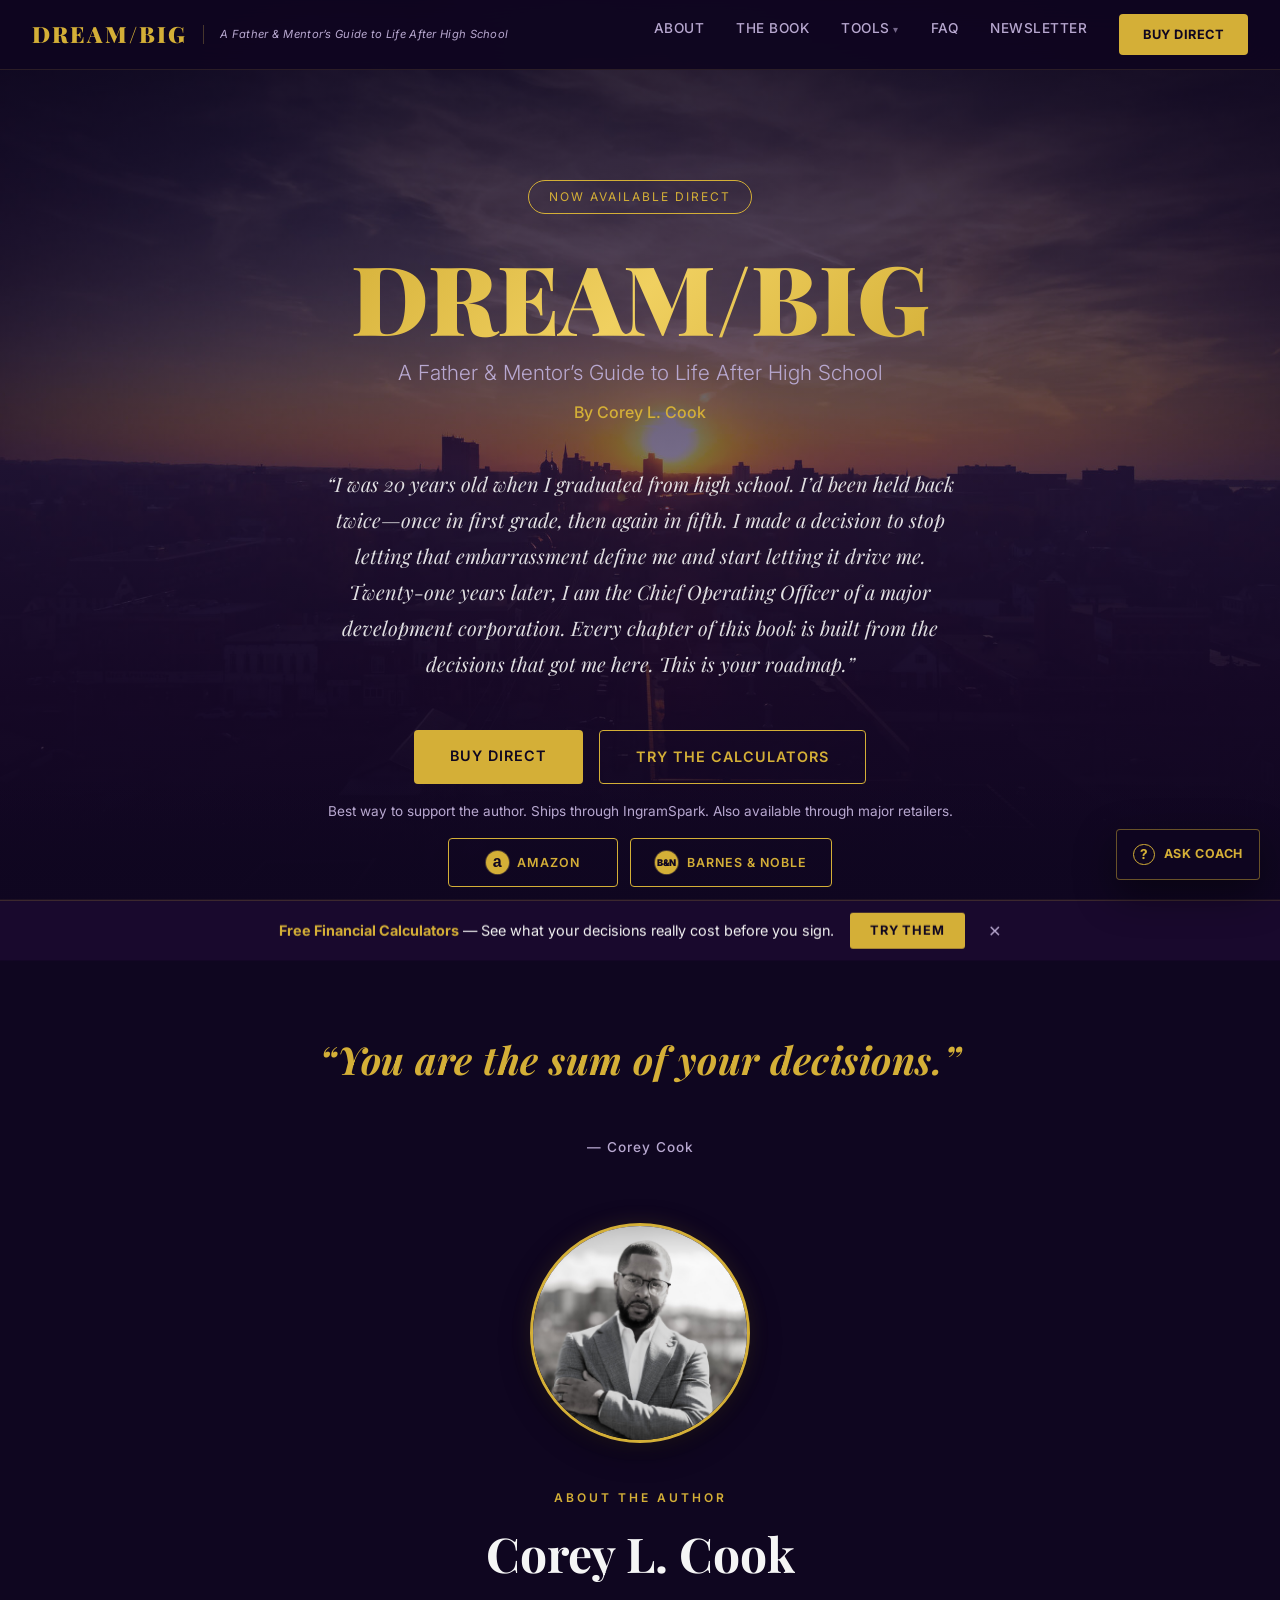
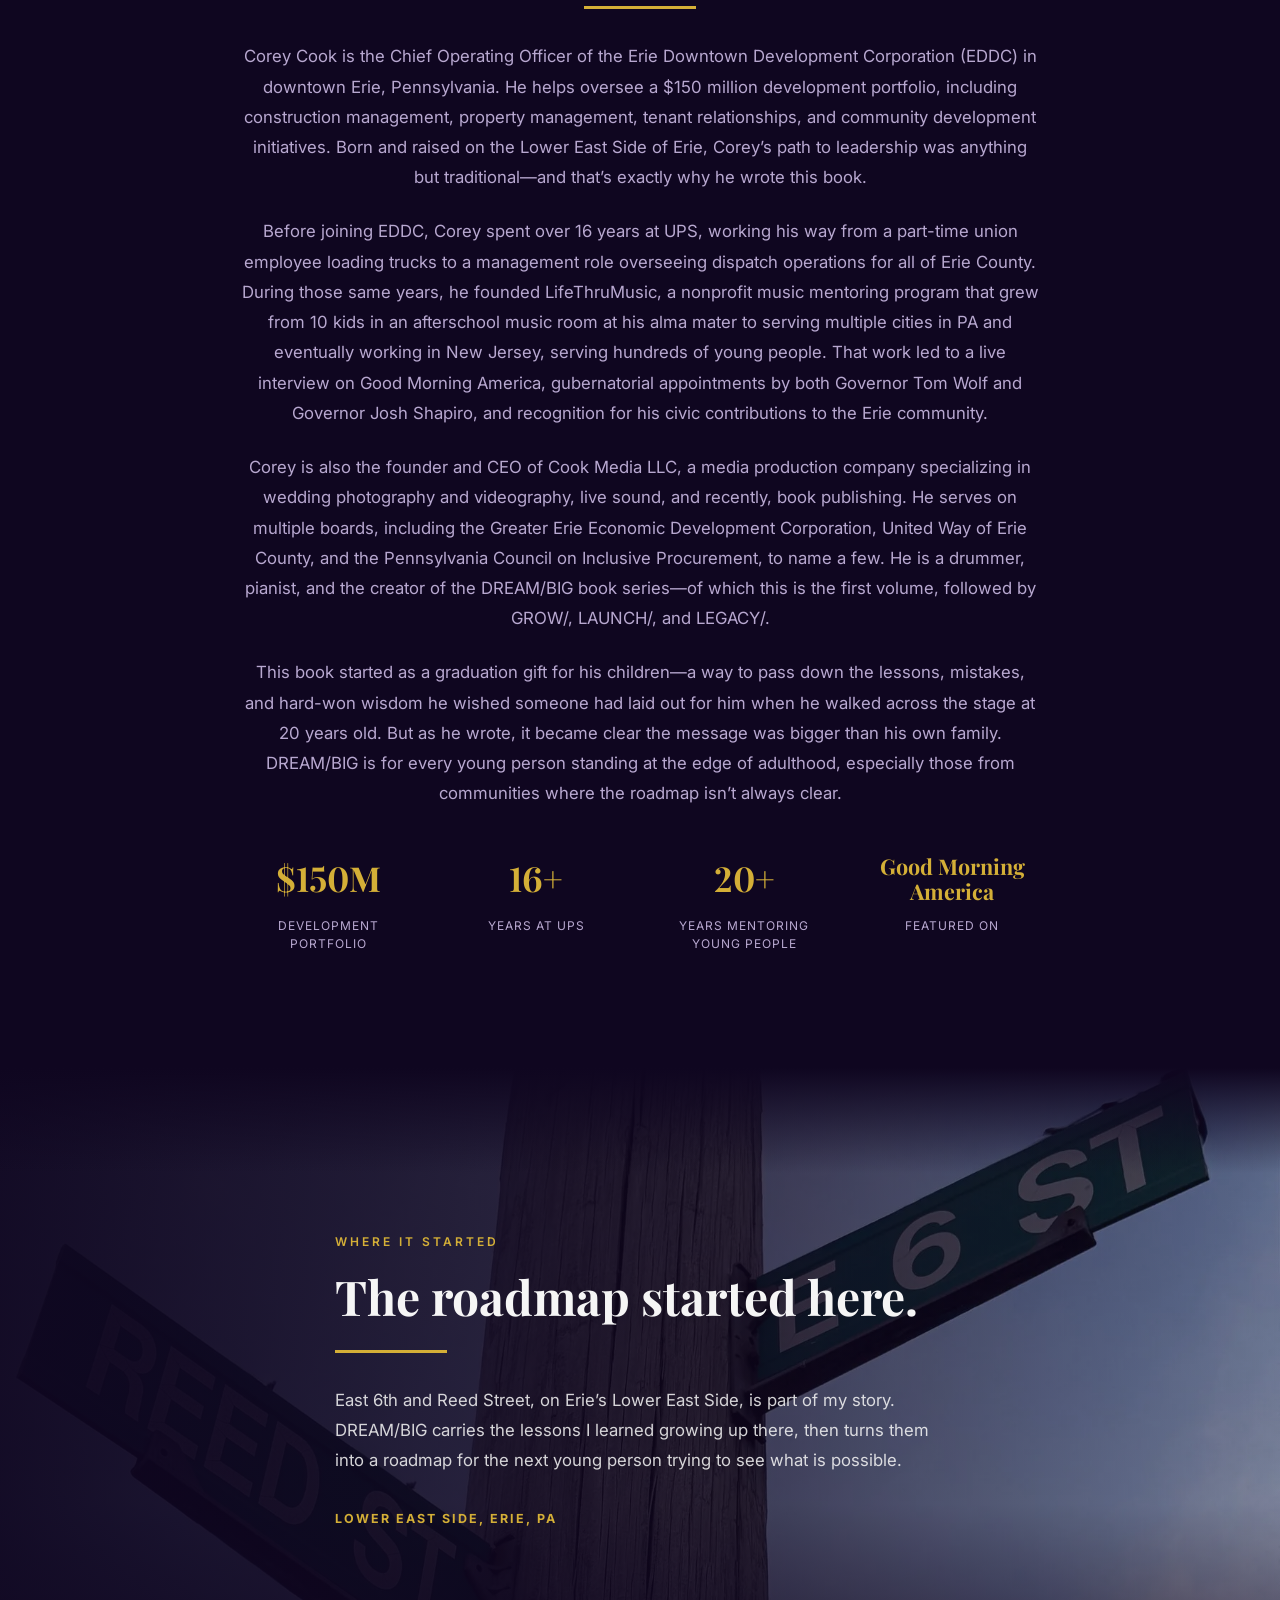
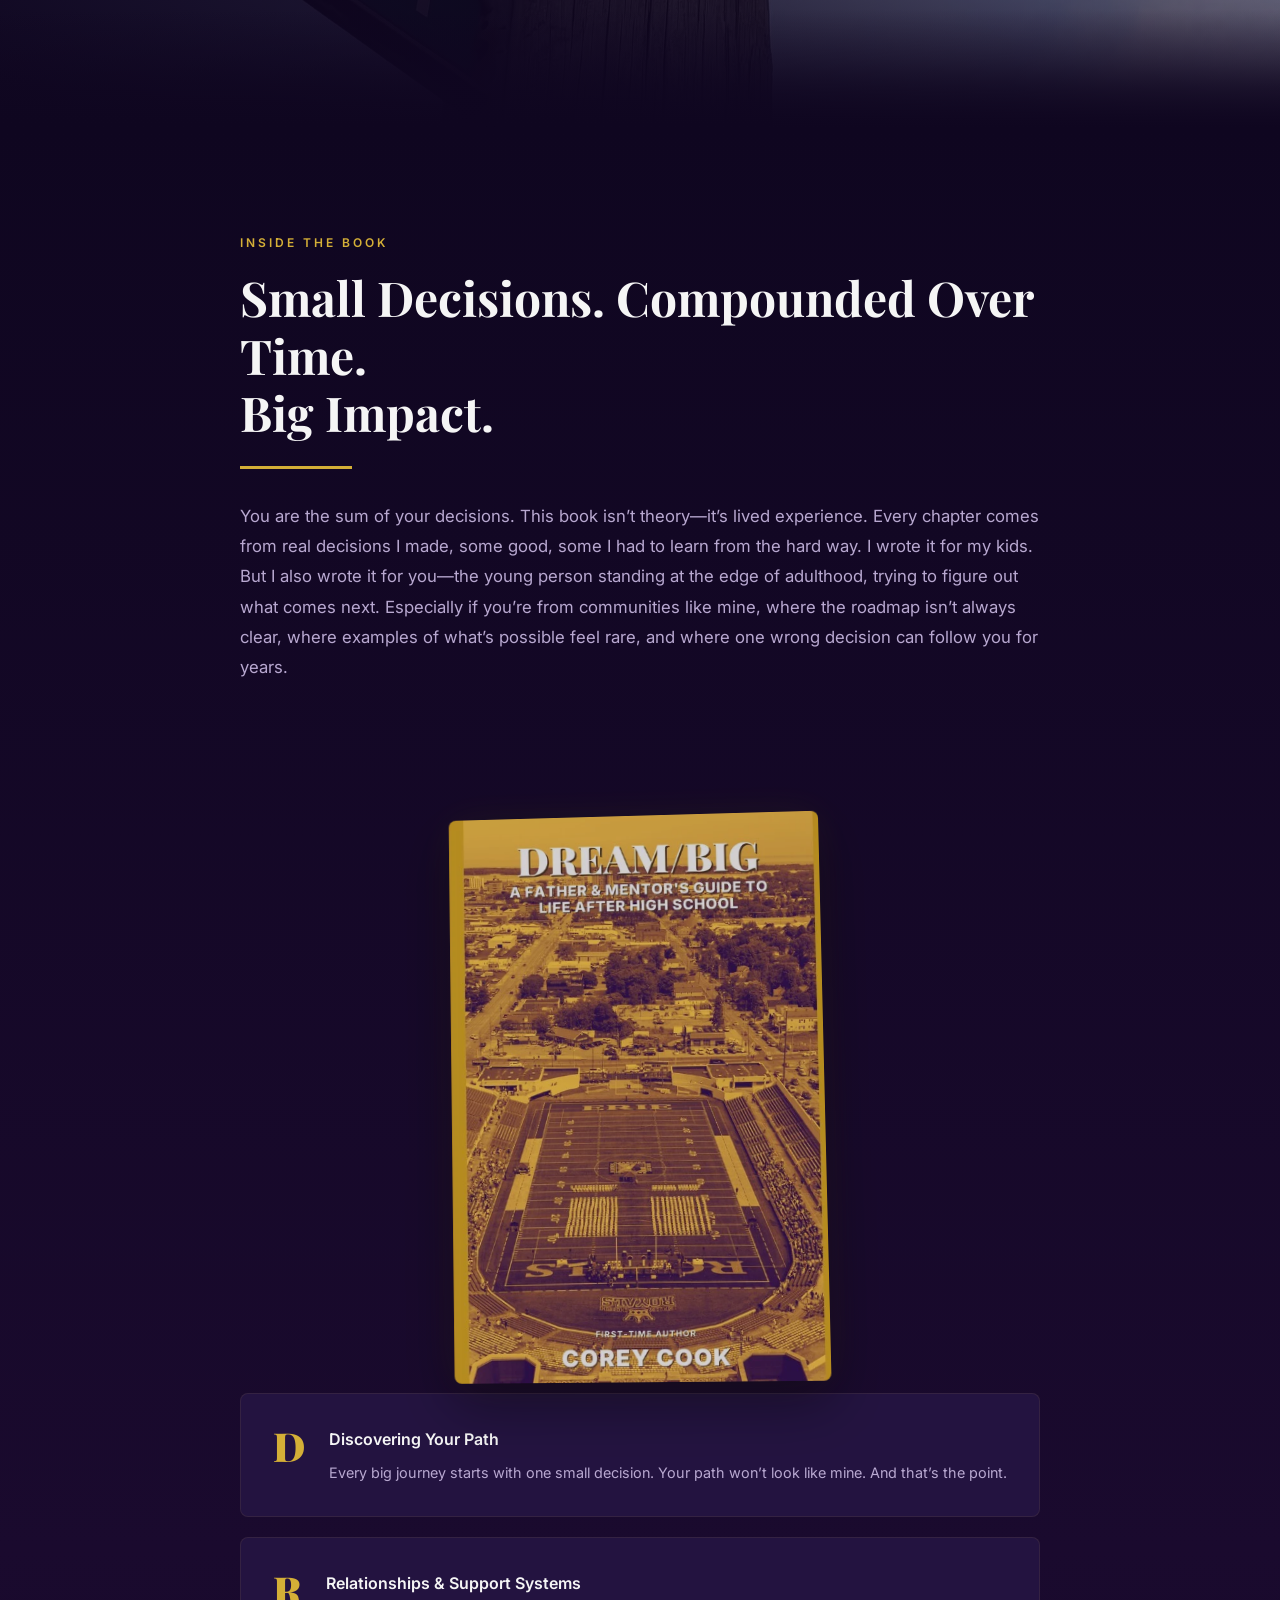
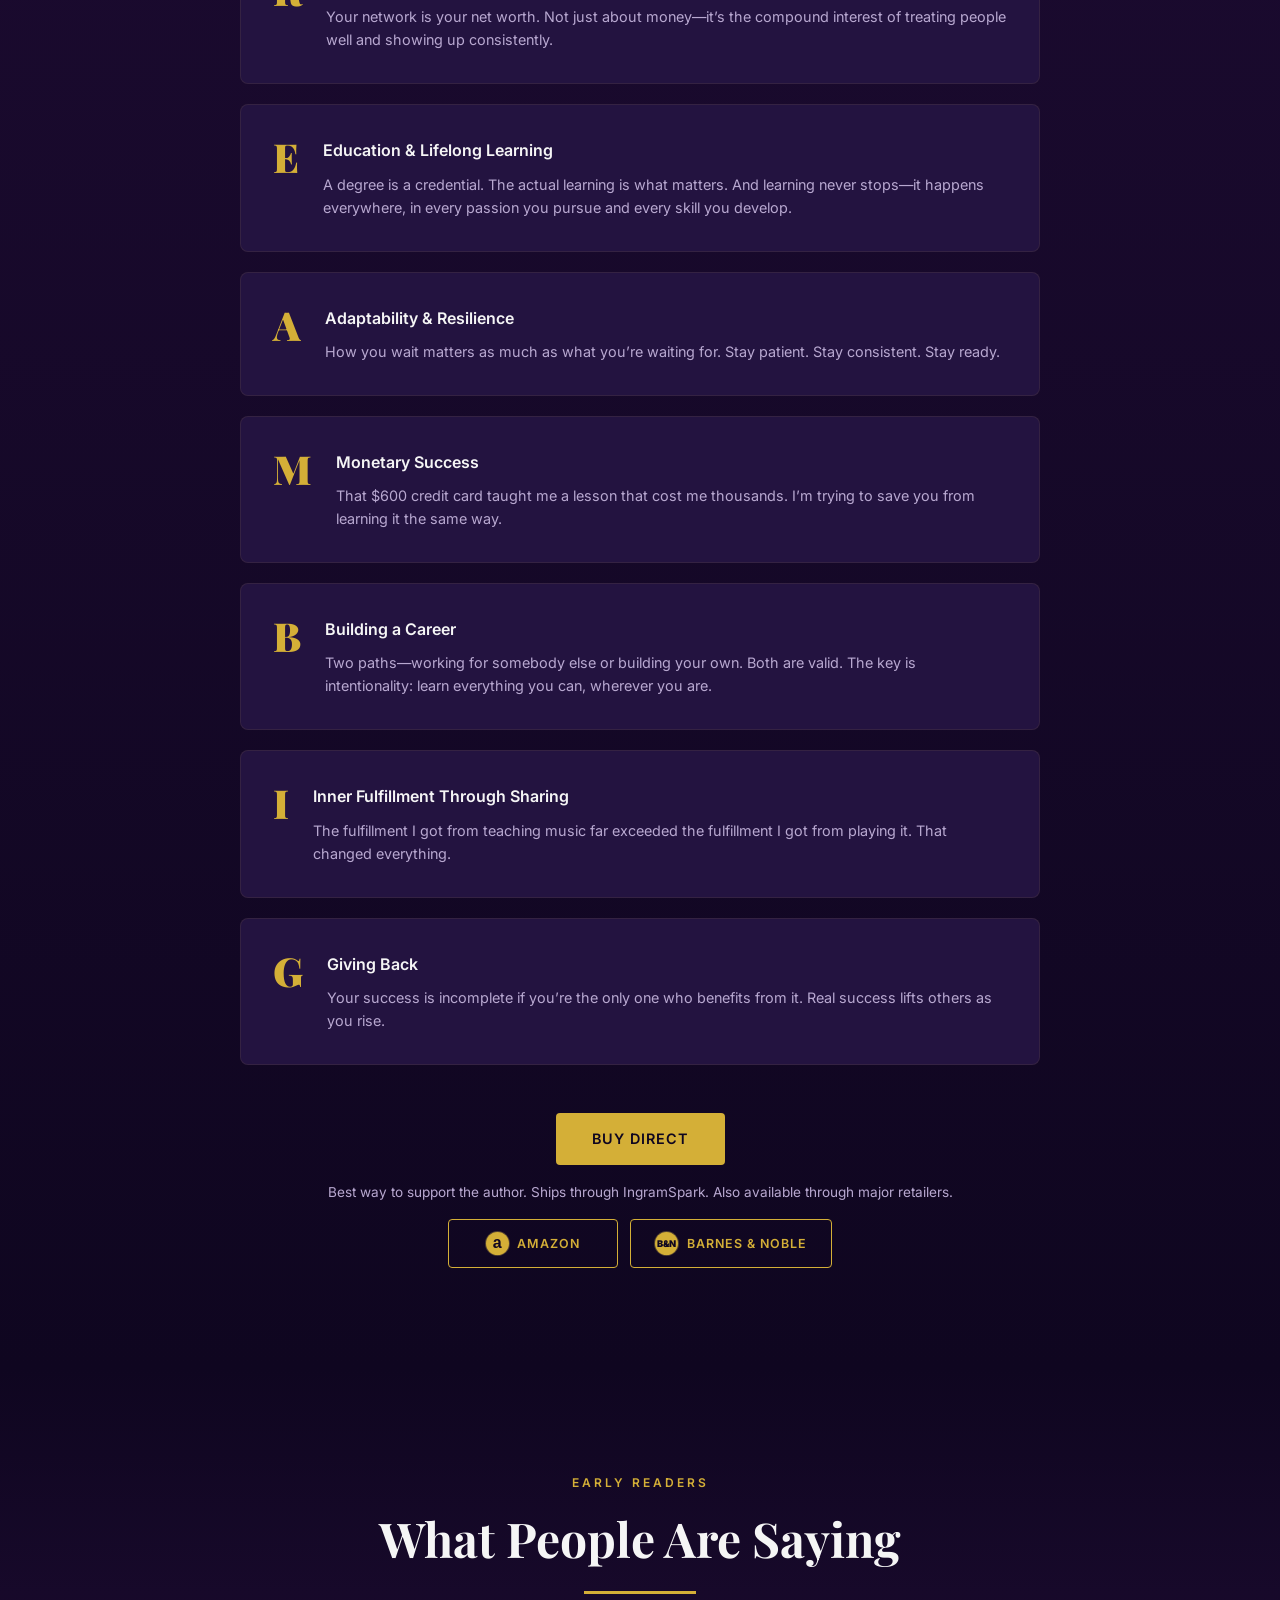
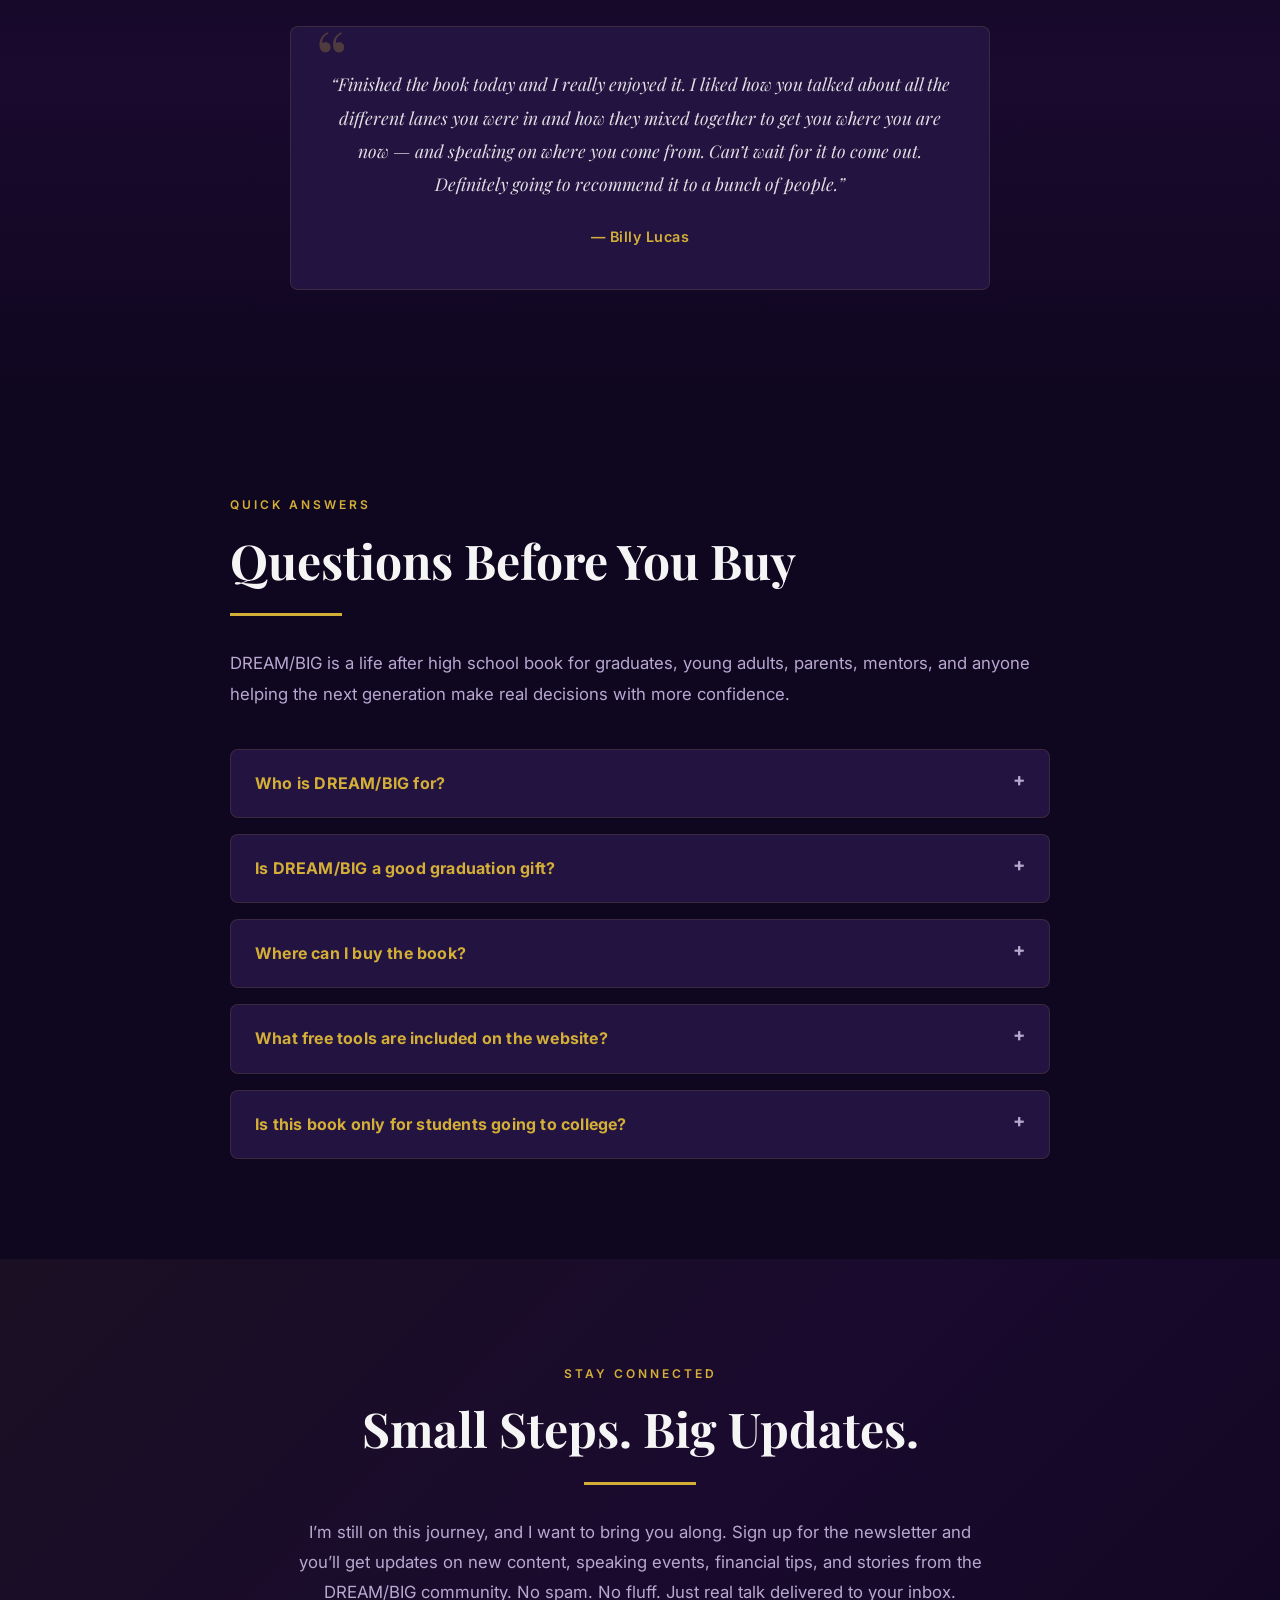
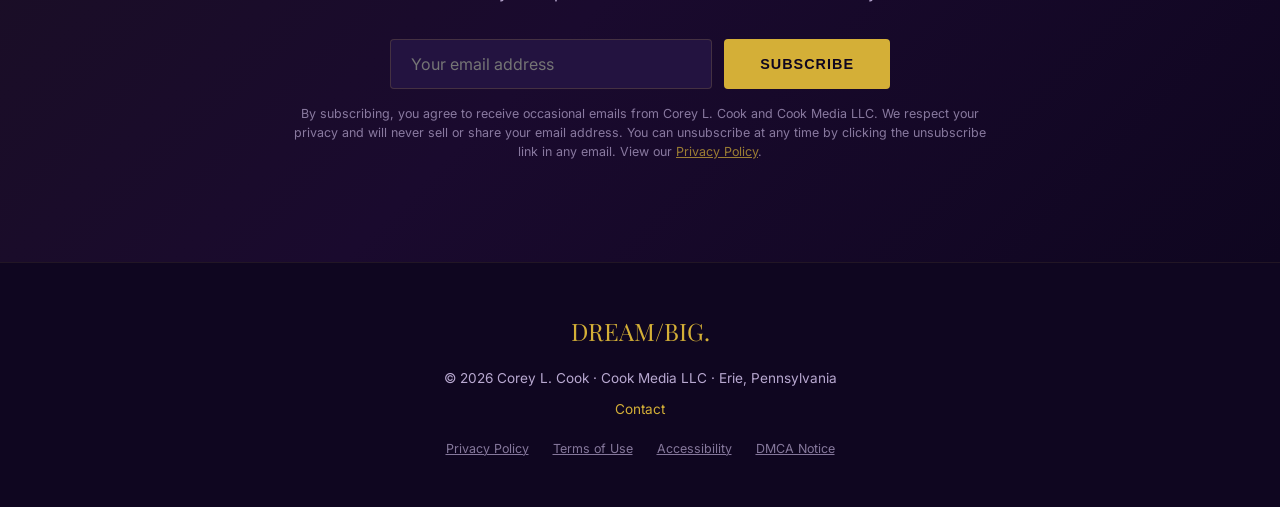
==== commit 6538698a: "Refine social share and origin fade" ====
--- a/index.html
+++ b/index.html
@@ -263,16 +263,16 @@
 
   /* ORIGIN SECTION */
   .origin-section {
-    min-height: 560px; display: flex; align-items: center; position: relative; overflow: hidden;
-    padding: 120px 2rem;
+    min-height: 660px; display: flex; align-items: center; position: relative; overflow: hidden;
+    padding: 130px 2rem 170px;
     background-color: var(--purple-deep);
     background-image:
       linear-gradient(90deg, rgba(15,6,32,0.96) 0%, rgba(15,6,32,0.82) 43%, rgba(15,6,32,0.34) 100%),
-      linear-gradient(180deg, rgba(15,6,32,0.18) 0%, rgba(15,6,32,0.08) 52%, rgba(15,6,32,0.88) 100%),
+      linear-gradient(180deg, rgba(15,6,32,0.18) 0%, rgba(15,6,32,0.08) 66%, rgba(15,6,32,0.58) 90%, rgba(15,6,32,0.9) 100%),
       url('images/reed-e6-street.jpg');
     background-image:
       linear-gradient(90deg, rgba(15,6,32,0.96) 0%, rgba(15,6,32,0.82) 43%, rgba(15,6,32,0.34) 100%),
-      linear-gradient(180deg, rgba(15,6,32,0.18) 0%, rgba(15,6,32,0.08) 52%, rgba(15,6,32,0.88) 100%),
+      linear-gradient(180deg, rgba(15,6,32,0.18) 0%, rgba(15,6,32,0.08) 66%, rgba(15,6,32,0.58) 90%, rgba(15,6,32,0.9) 100%),
       image-set(url('images/reed-e6-street.webp') type('image/webp'), url('images/reed-e6-street.jpg') type('image/jpeg'));
     background-size: cover;
     background-position: center 44%;
@@ -280,7 +280,7 @@
   }
   .origin-section::before {
     content: ''; position: absolute; inset: 0;
-    background: linear-gradient(180deg, var(--purple-deep) 0%, transparent 18%, transparent 72%, var(--purple-deep) 100%);
+    background: linear-gradient(180deg, var(--purple-deep) 0%, transparent 16%, transparent 82%, rgba(15,6,32,0.72) 94%, var(--purple-deep) 100%);
     pointer-events: none;
   }
   .origin-content { max-width: 660px; position: relative; z-index: 1; }
@@ -597,12 +597,12 @@
 
     /* Origin */
     .origin-section {
-      min-height: 560px; padding: 90px 1.25rem;
+      min-height: 620px; padding: 100px 1.25rem 145px;
       background-image:
-        linear-gradient(180deg, rgba(15,6,32,0.9) 0%, rgba(15,6,32,0.7) 44%, rgba(15,6,32,0.94) 100%),
+        linear-gradient(180deg, rgba(15,6,32,0.9) 0%, rgba(15,6,32,0.66) 48%, rgba(15,6,32,0.64) 74%, rgba(15,6,32,0.94) 100%),
         url('images/reed-e6-street.jpg');
       background-image:
-        linear-gradient(180deg, rgba(15,6,32,0.9) 0%, rgba(15,6,32,0.7) 44%, rgba(15,6,32,0.94) 100%),
+        linear-gradient(180deg, rgba(15,6,32,0.9) 0%, rgba(15,6,32,0.66) 48%, rgba(15,6,32,0.64) 74%, rgba(15,6,32,0.94) 100%),
         image-set(url('images/reed-e6-street.webp') type('image/webp'), url('images/reed-e6-street.jpg') type('image/jpeg'));
       background-position: center center;
     }
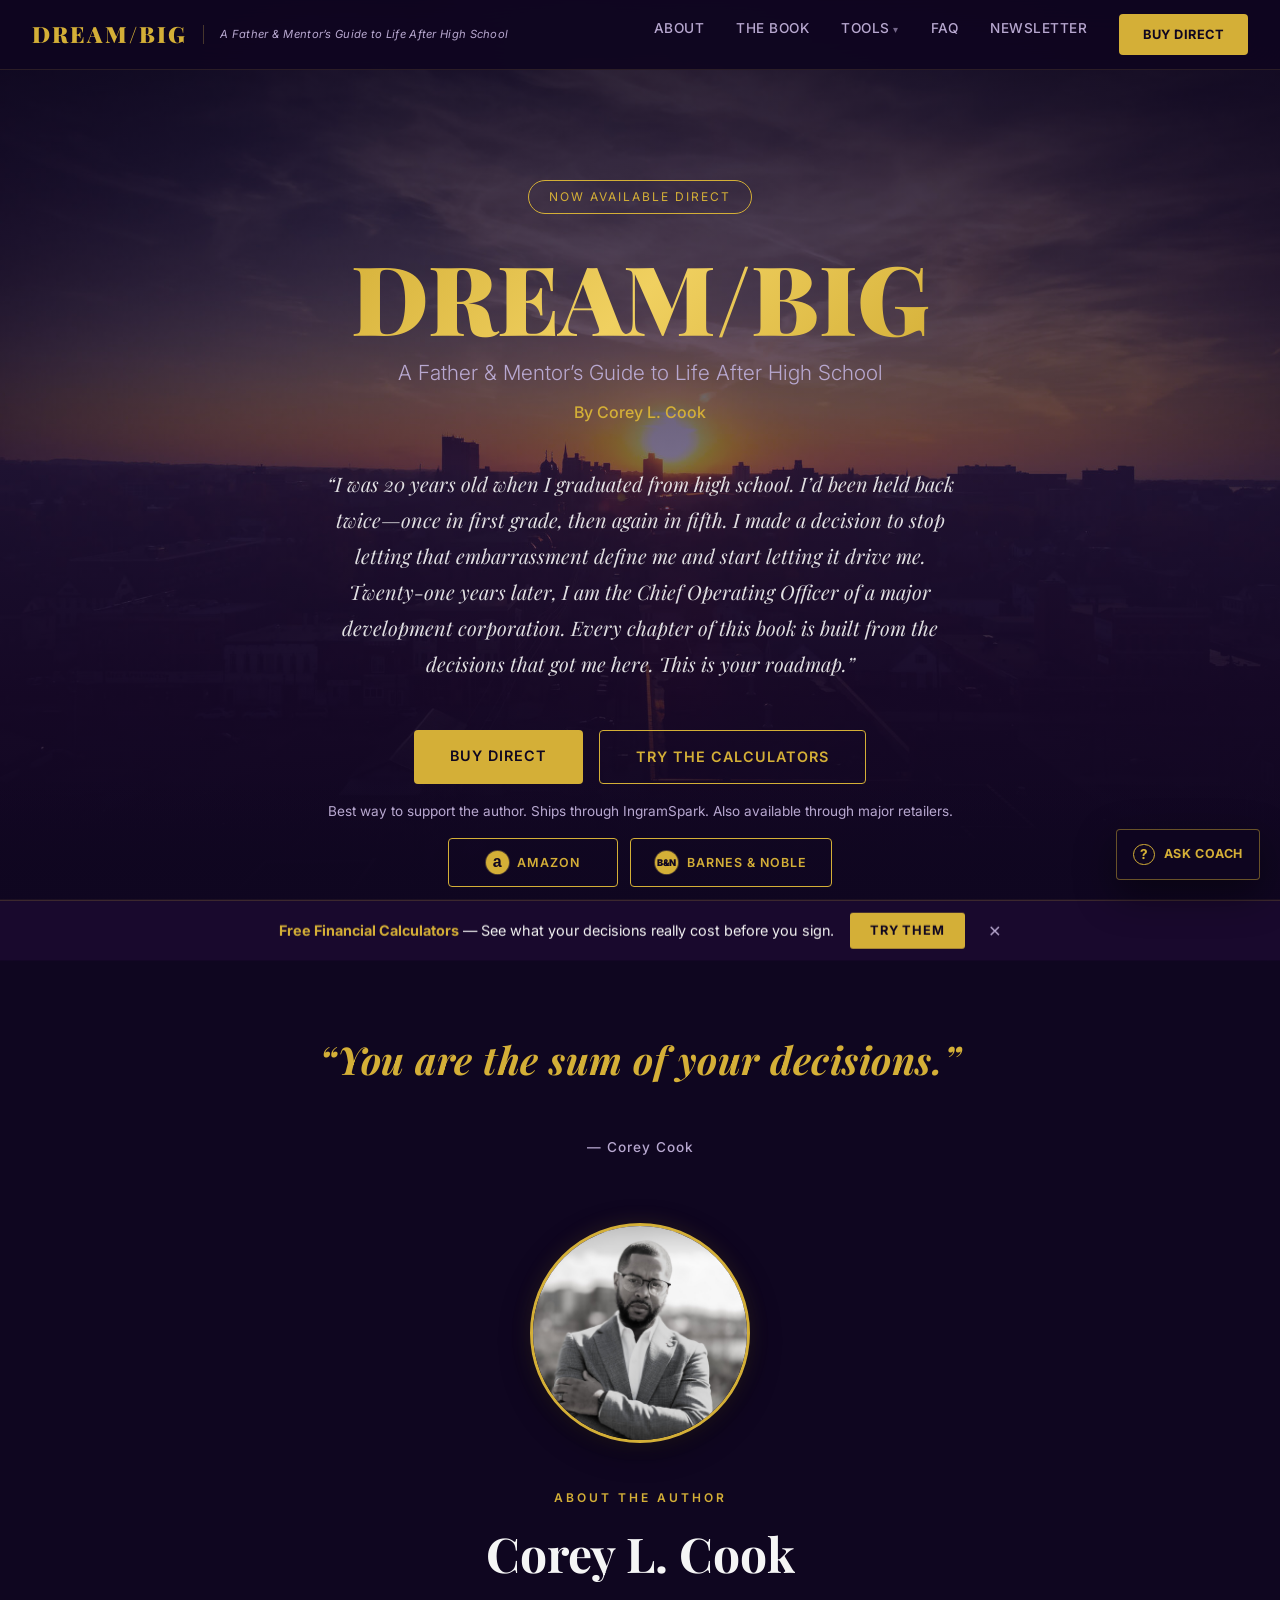
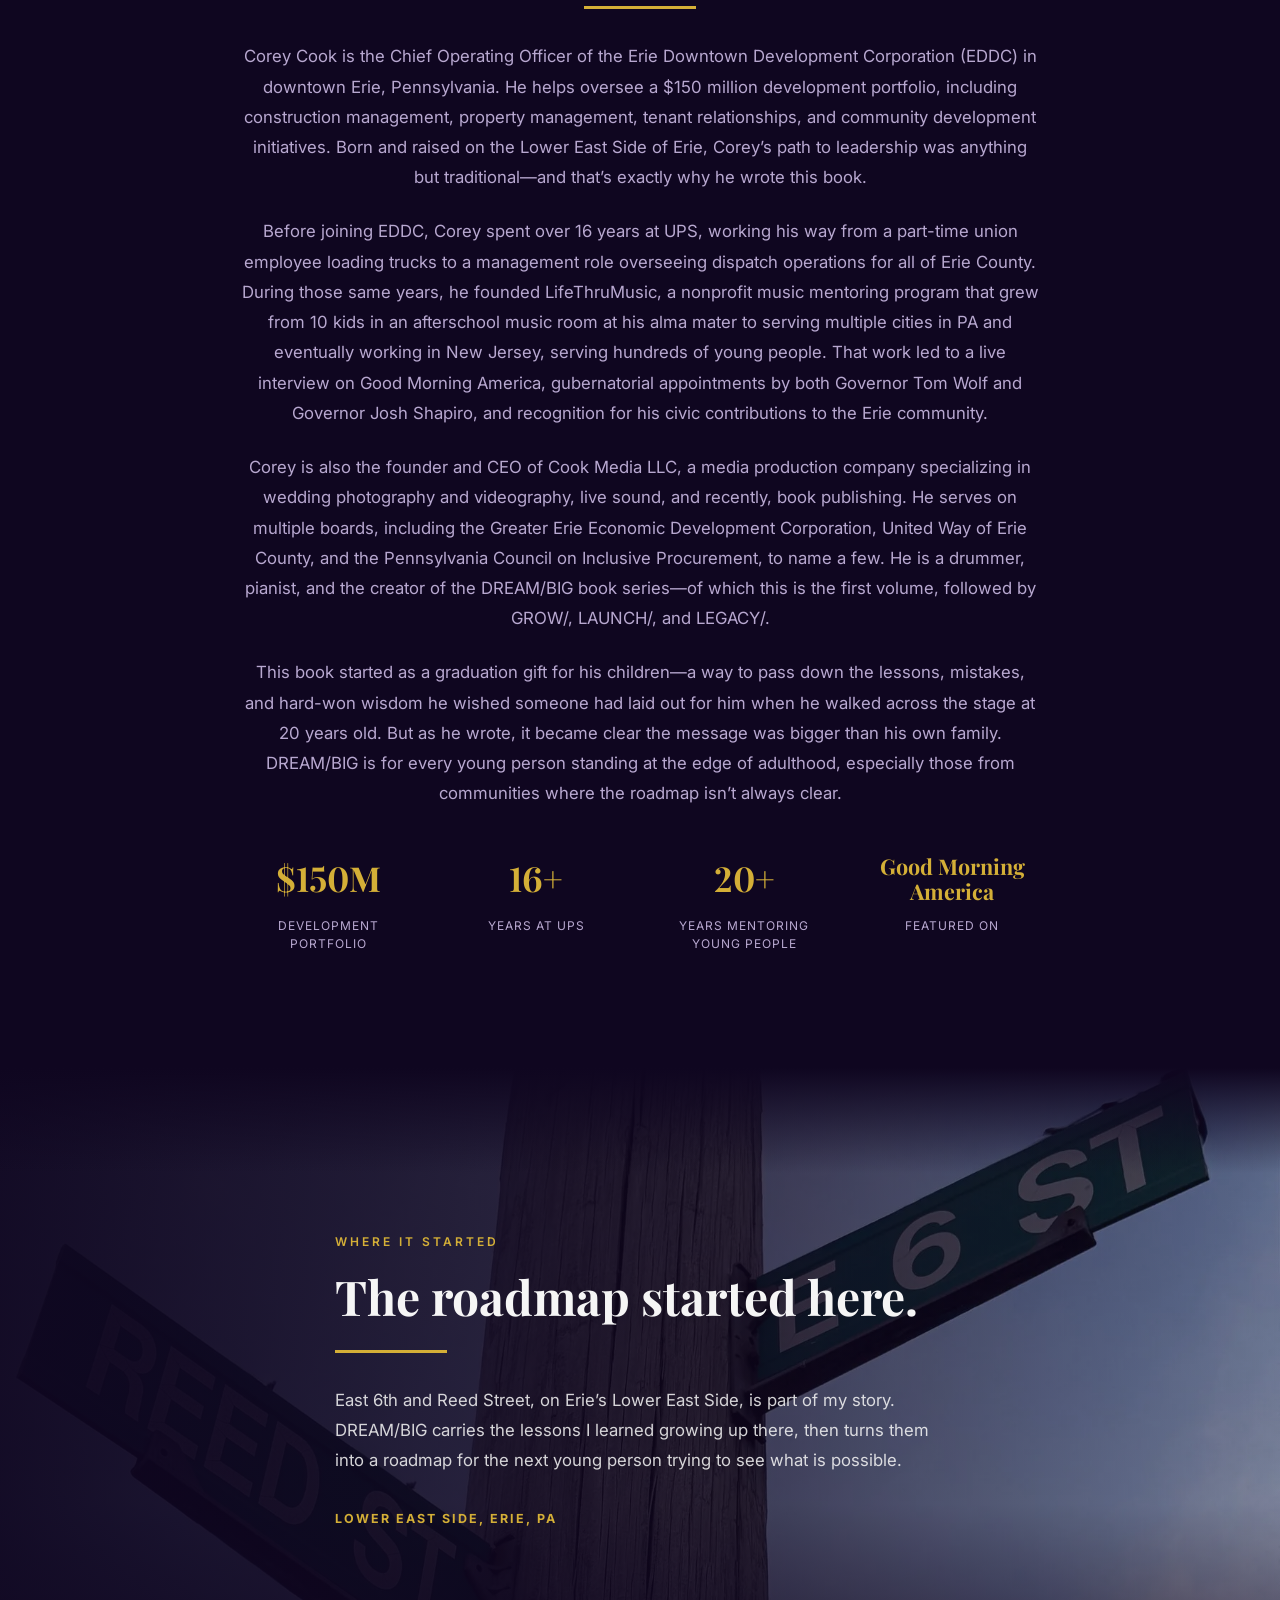
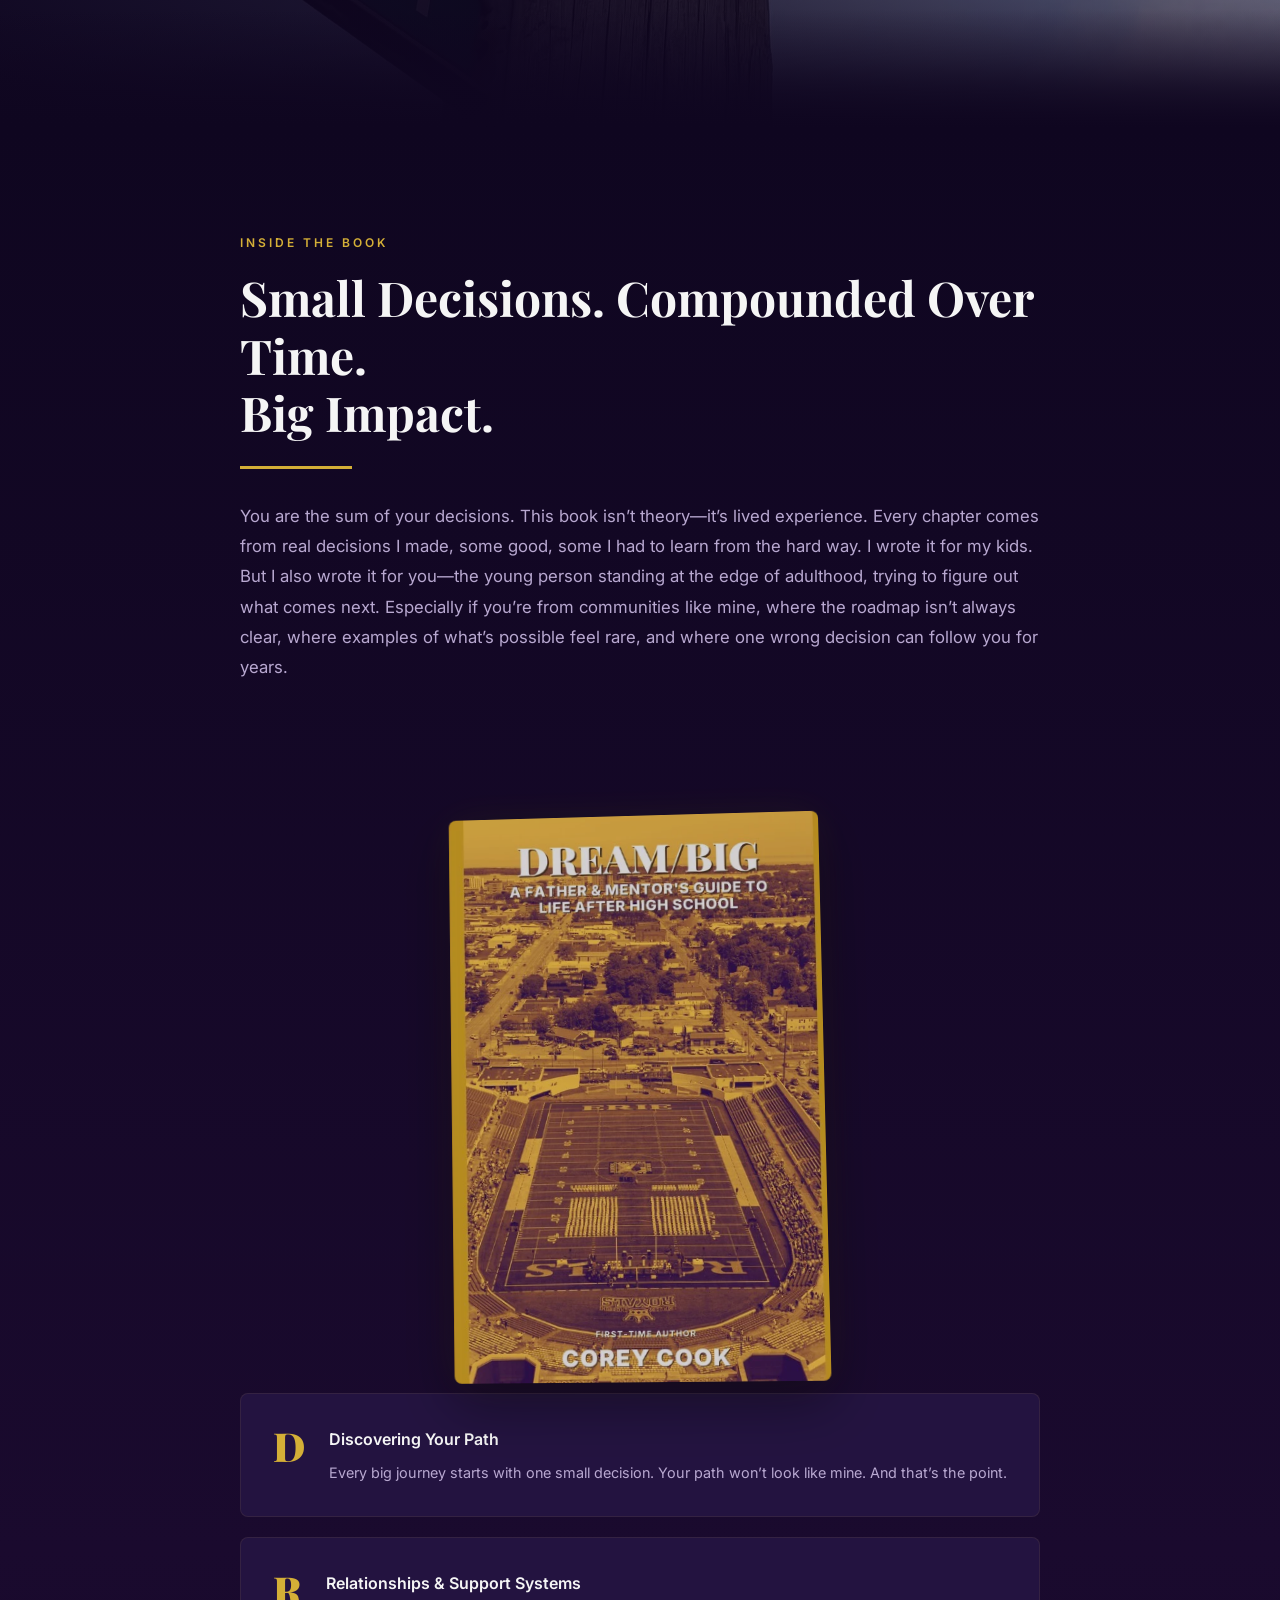
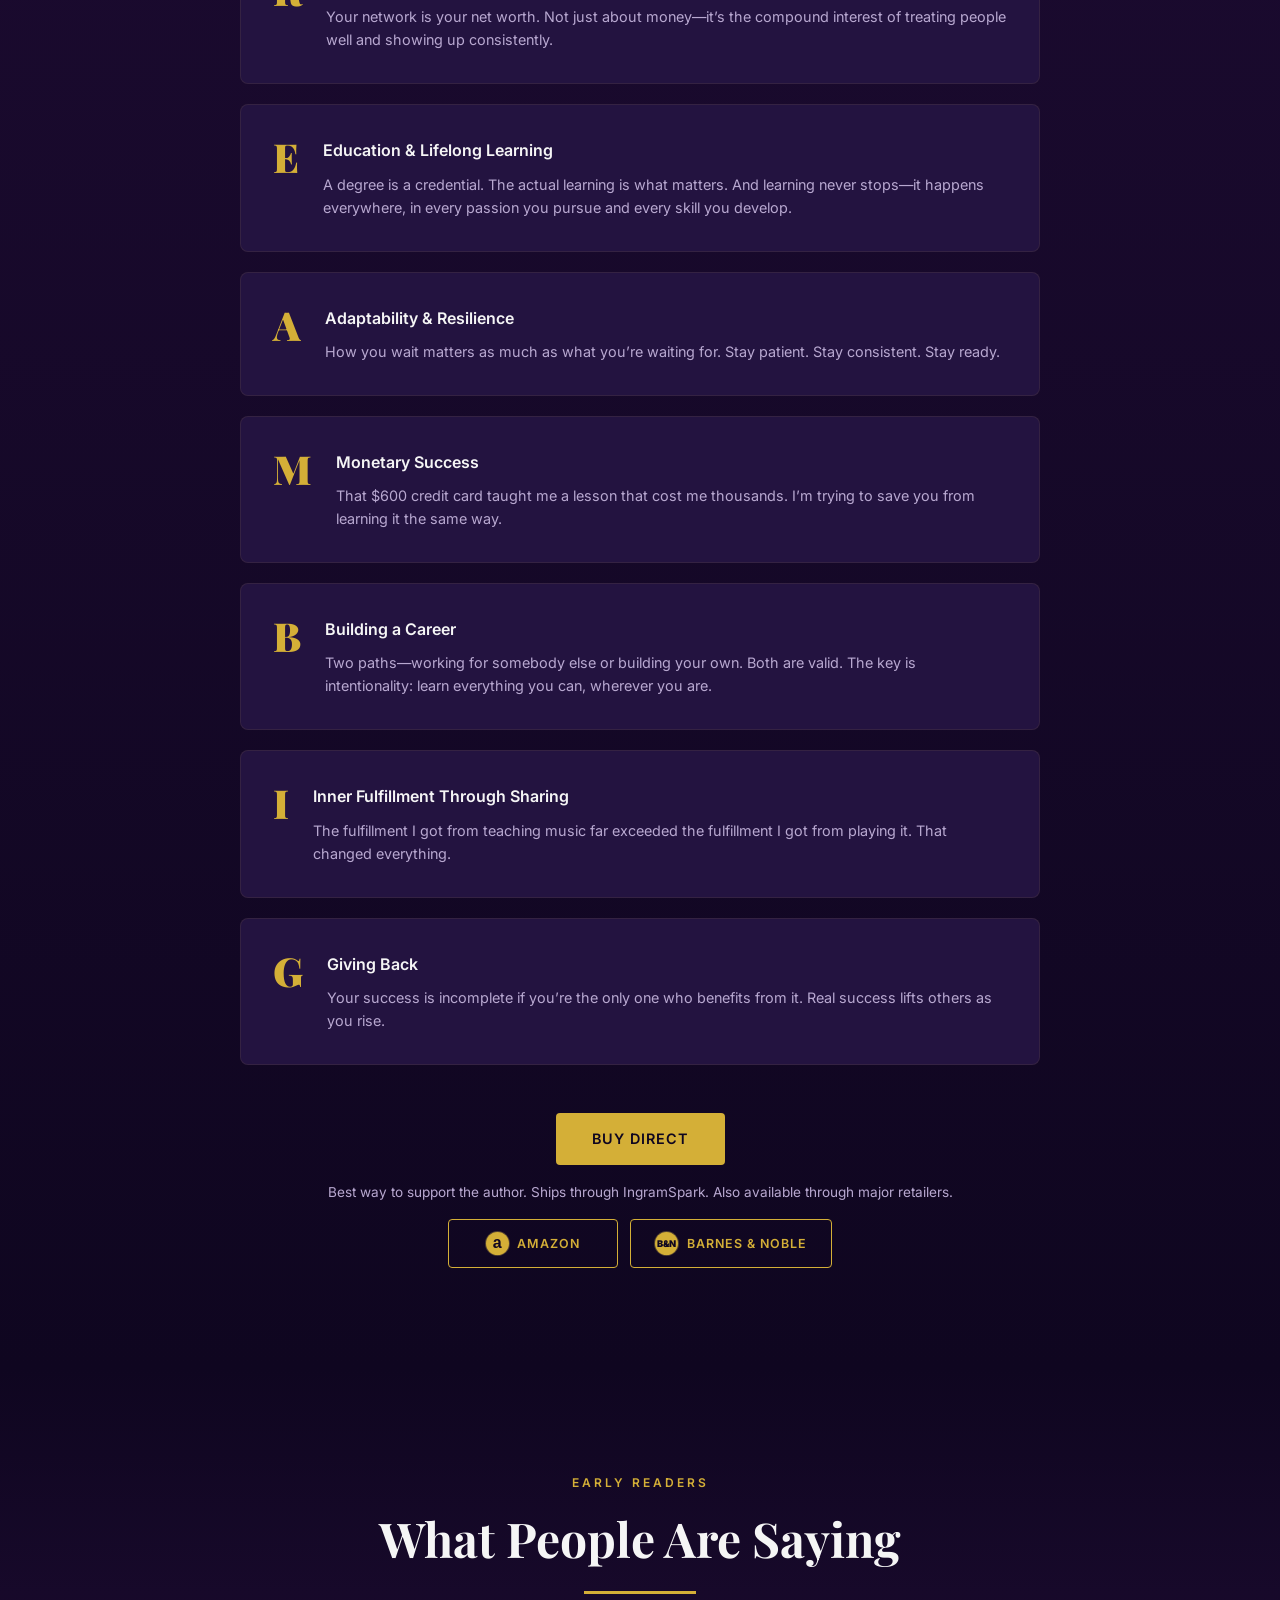
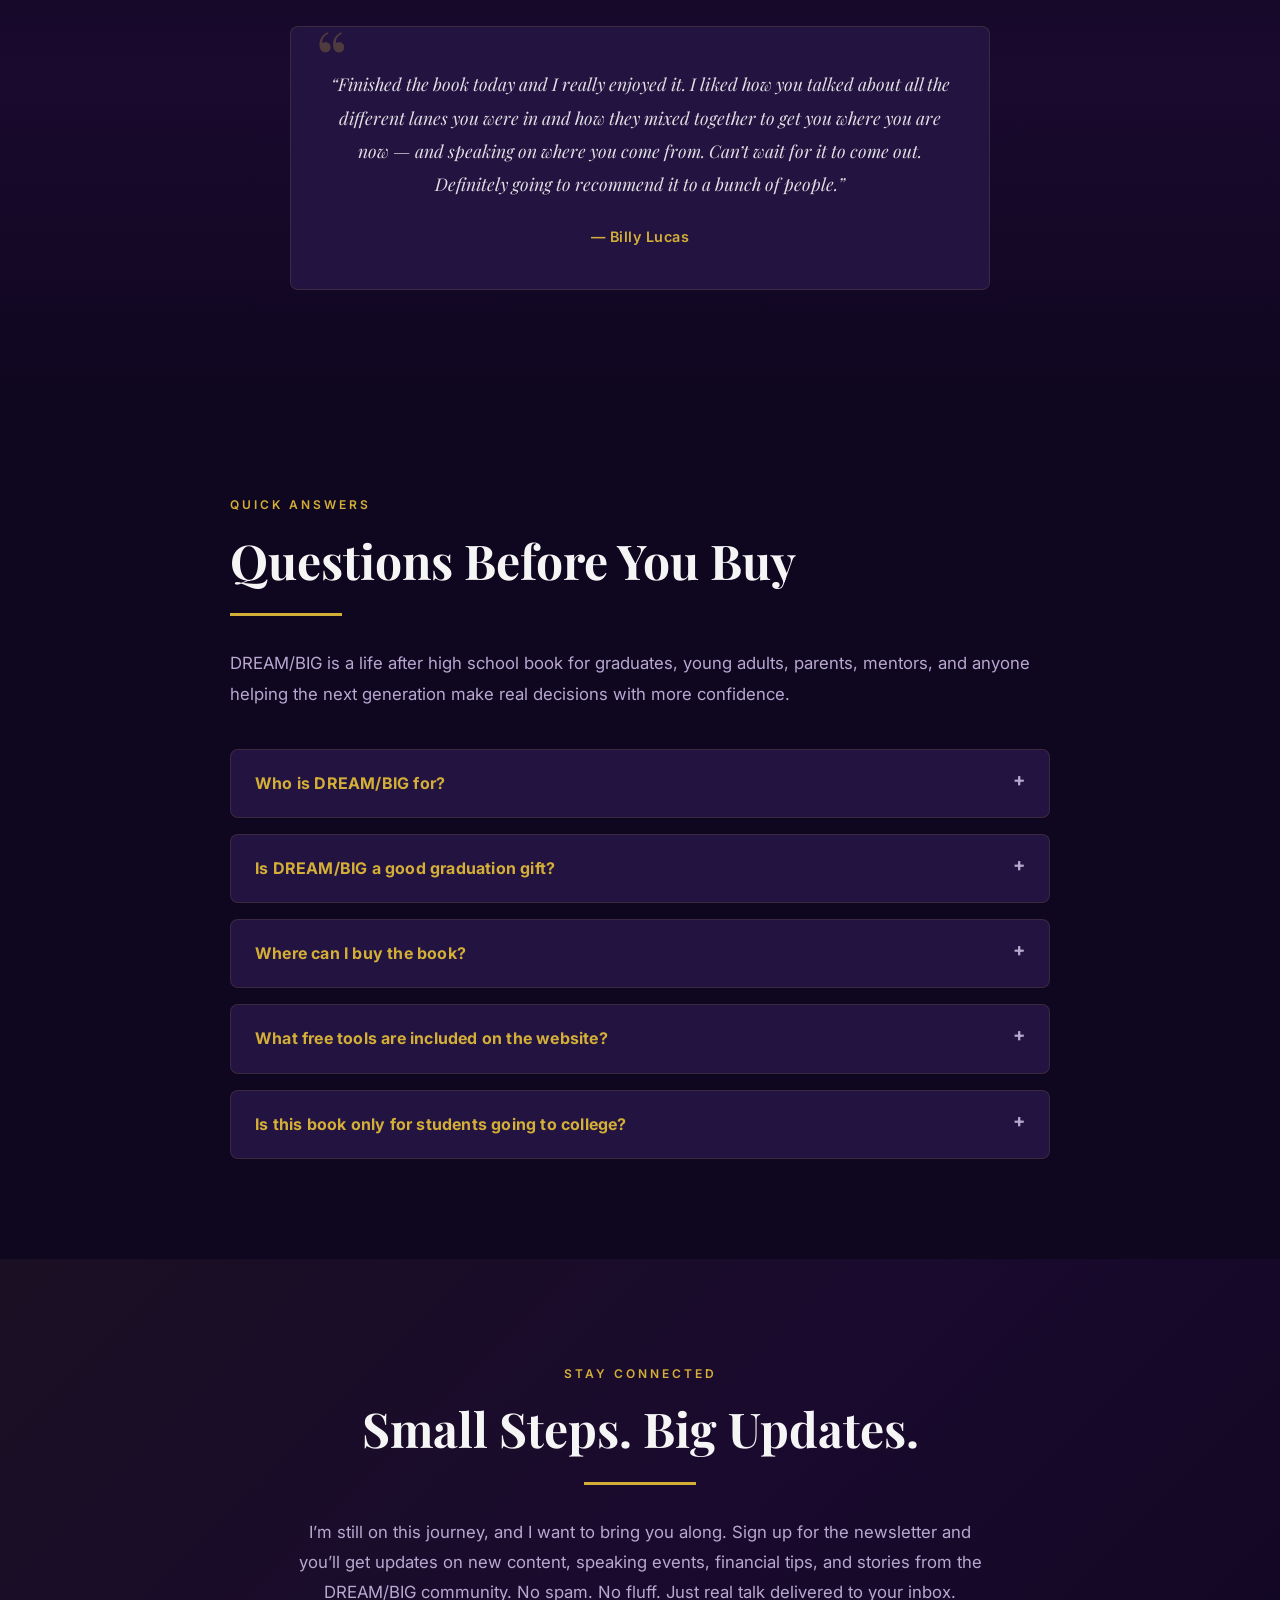
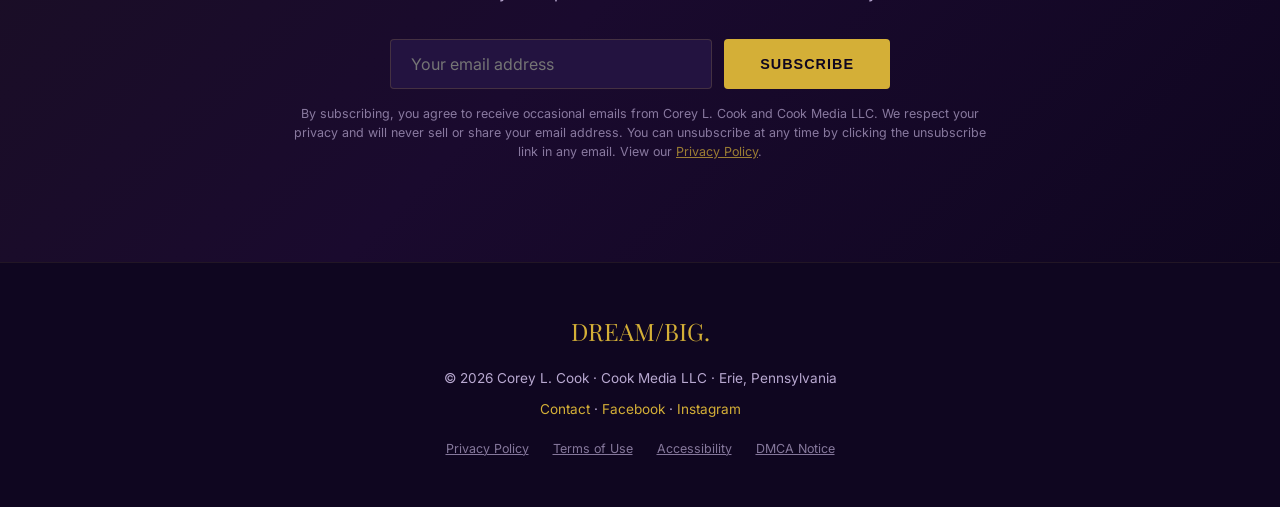
==== commit 078ab957: "Add social media links" ====
--- a/index.html
+++ b/index.html
@@ -699,7 +699,11 @@
       "@type": "Organization",
       "@id": "https://www.lifeafterhighschoolbook.com/#cook-media",
       "name": "Cook Media LLC",
-      "url": "https://www.lifeafterhighschoolbook.com/"
+      "url": "https://www.lifeafterhighschoolbook.com/",
+      "sameAs": [
+        "https://www.facebook.com/profile.php?id=61587458533647",
+        "https://www.instagram.com/dreambigafterhs/"
+      ]
     },
     {
       "@type": "Person",
@@ -1025,7 +1029,7 @@
 <footer>
   <p style="font-family:'Playfair Display',serif; font-size:1.5rem; color:var(--gold); margin-bottom:1rem;">DREAM/BIG.</p>
   <p>&copy; 2026 Corey L. Cook &middot; Cook Media LLC &middot; Erie, Pennsylvania</p>
-  <p style="margin-top:0.5rem;"><a href="mailto:corey@cook-media.com">Contact</a></p>
+  <p style="margin-top:0.5rem;"><a href="mailto:corey@cook-media.com">Contact</a> &middot; <a href="https://www.facebook.com/profile.php?id=61587458533647" target="_blank" rel="noopener">Facebook</a> &middot; <a href="https://www.instagram.com/dreambigafterhs/" target="_blank" rel="noopener">Instagram</a></p>
   <div class="footer-legal">
     <a href="#" onclick="event.preventDefault(); openLegal('privacy');">Privacy Policy</a>
     <a href="#" onclick="event.preventDefault(); openLegal('terms');">Terms of Use</a>
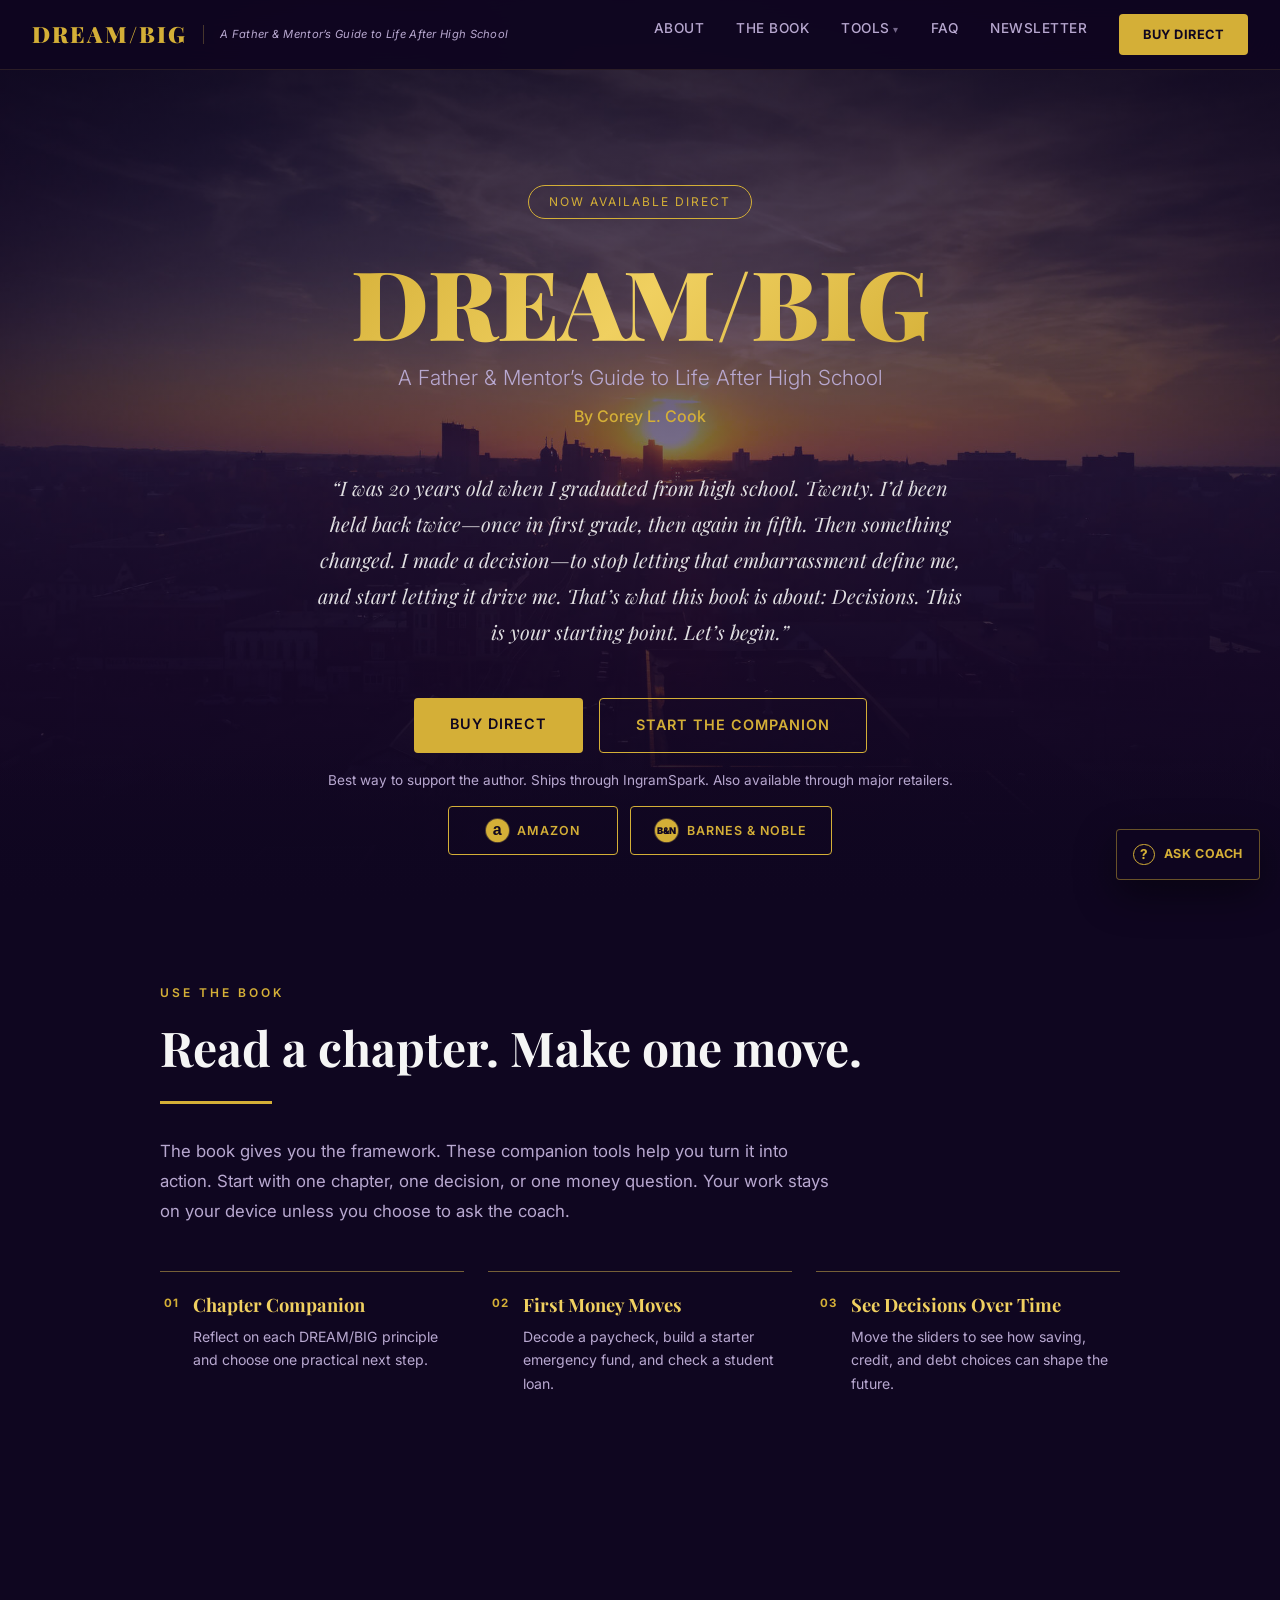
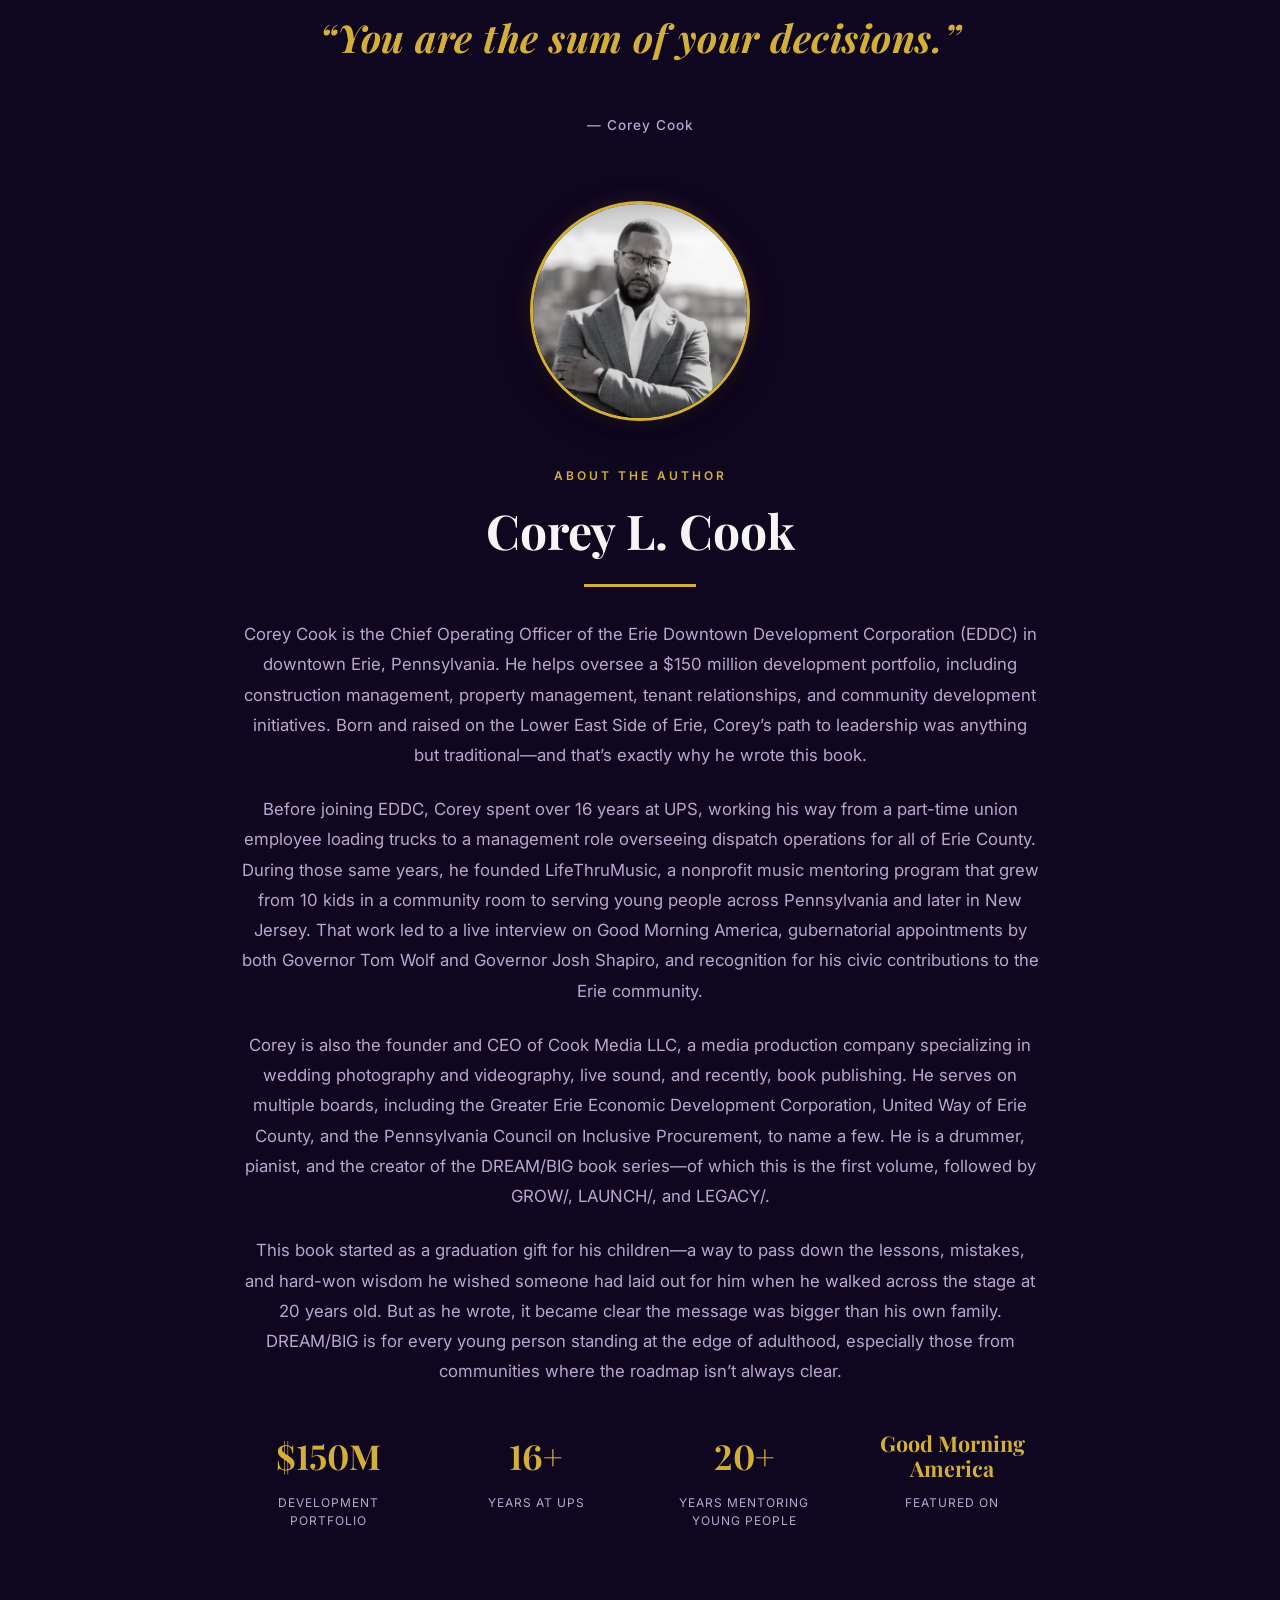
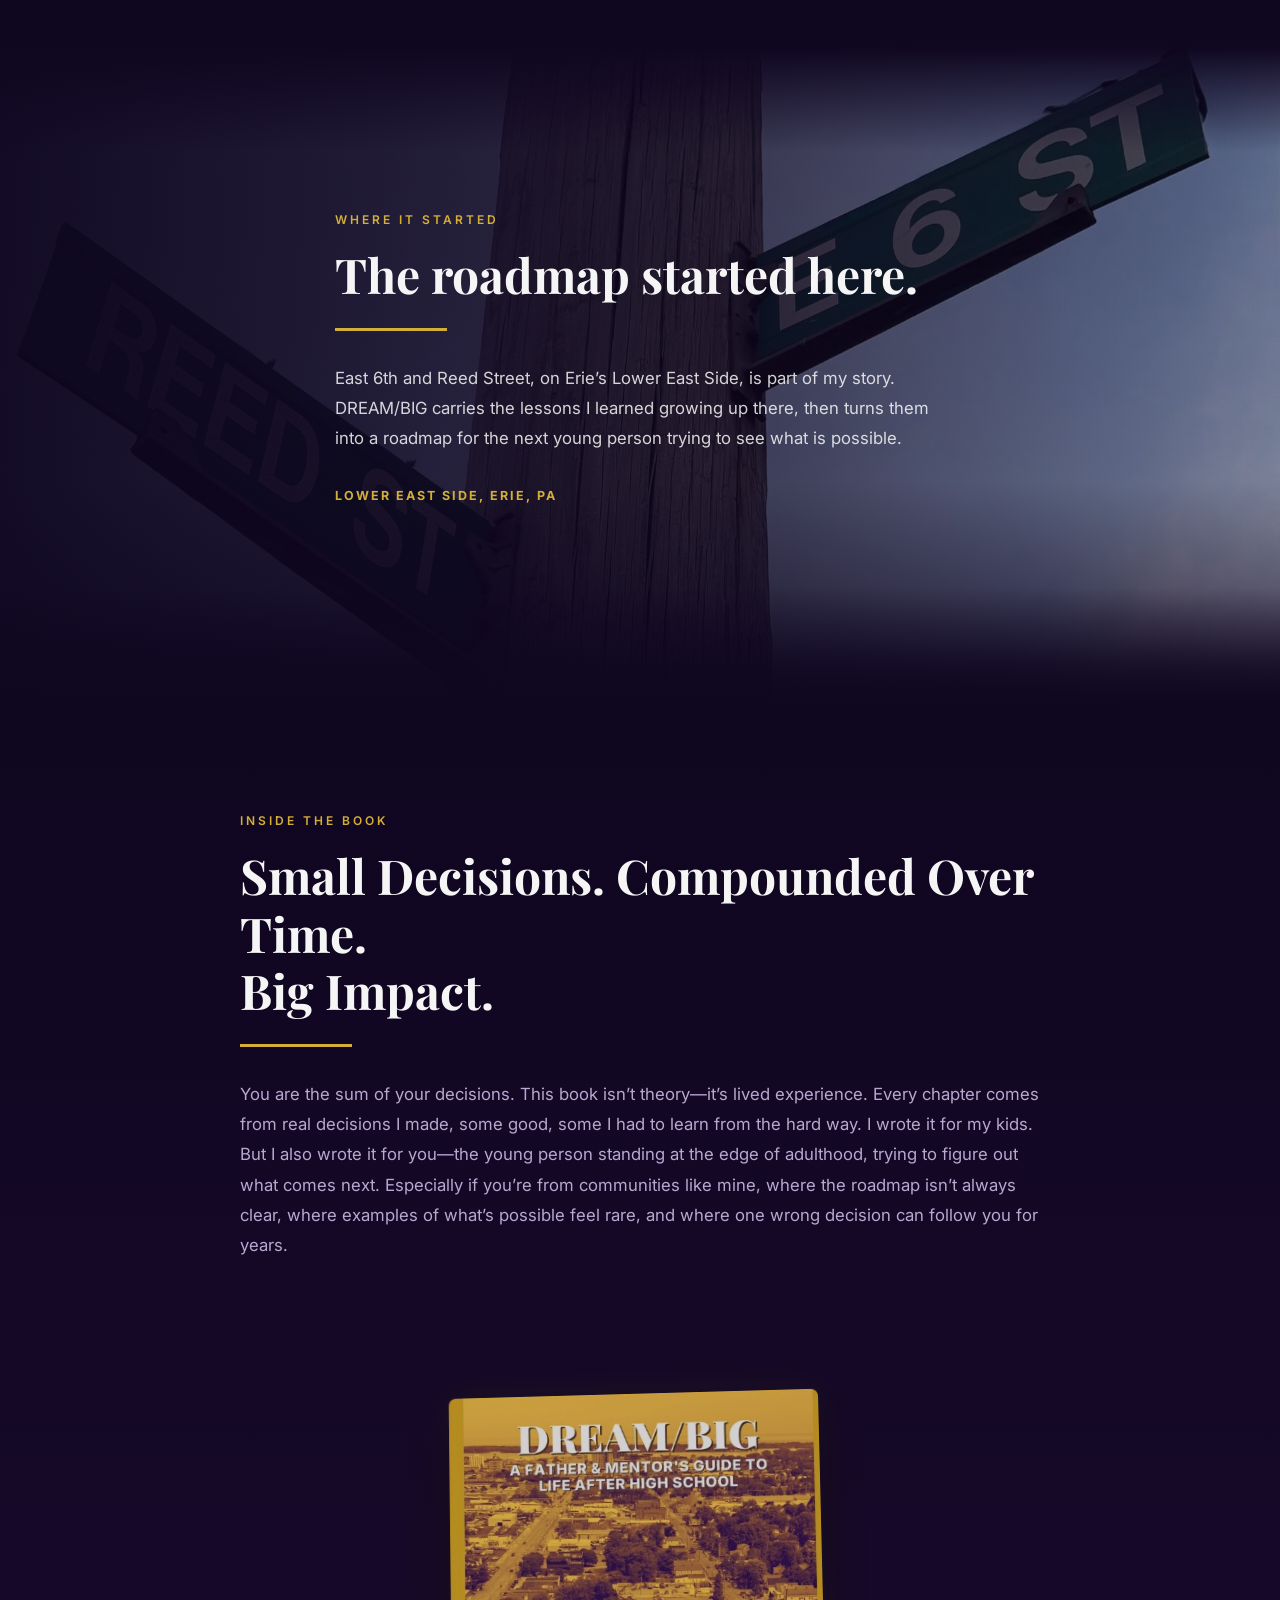
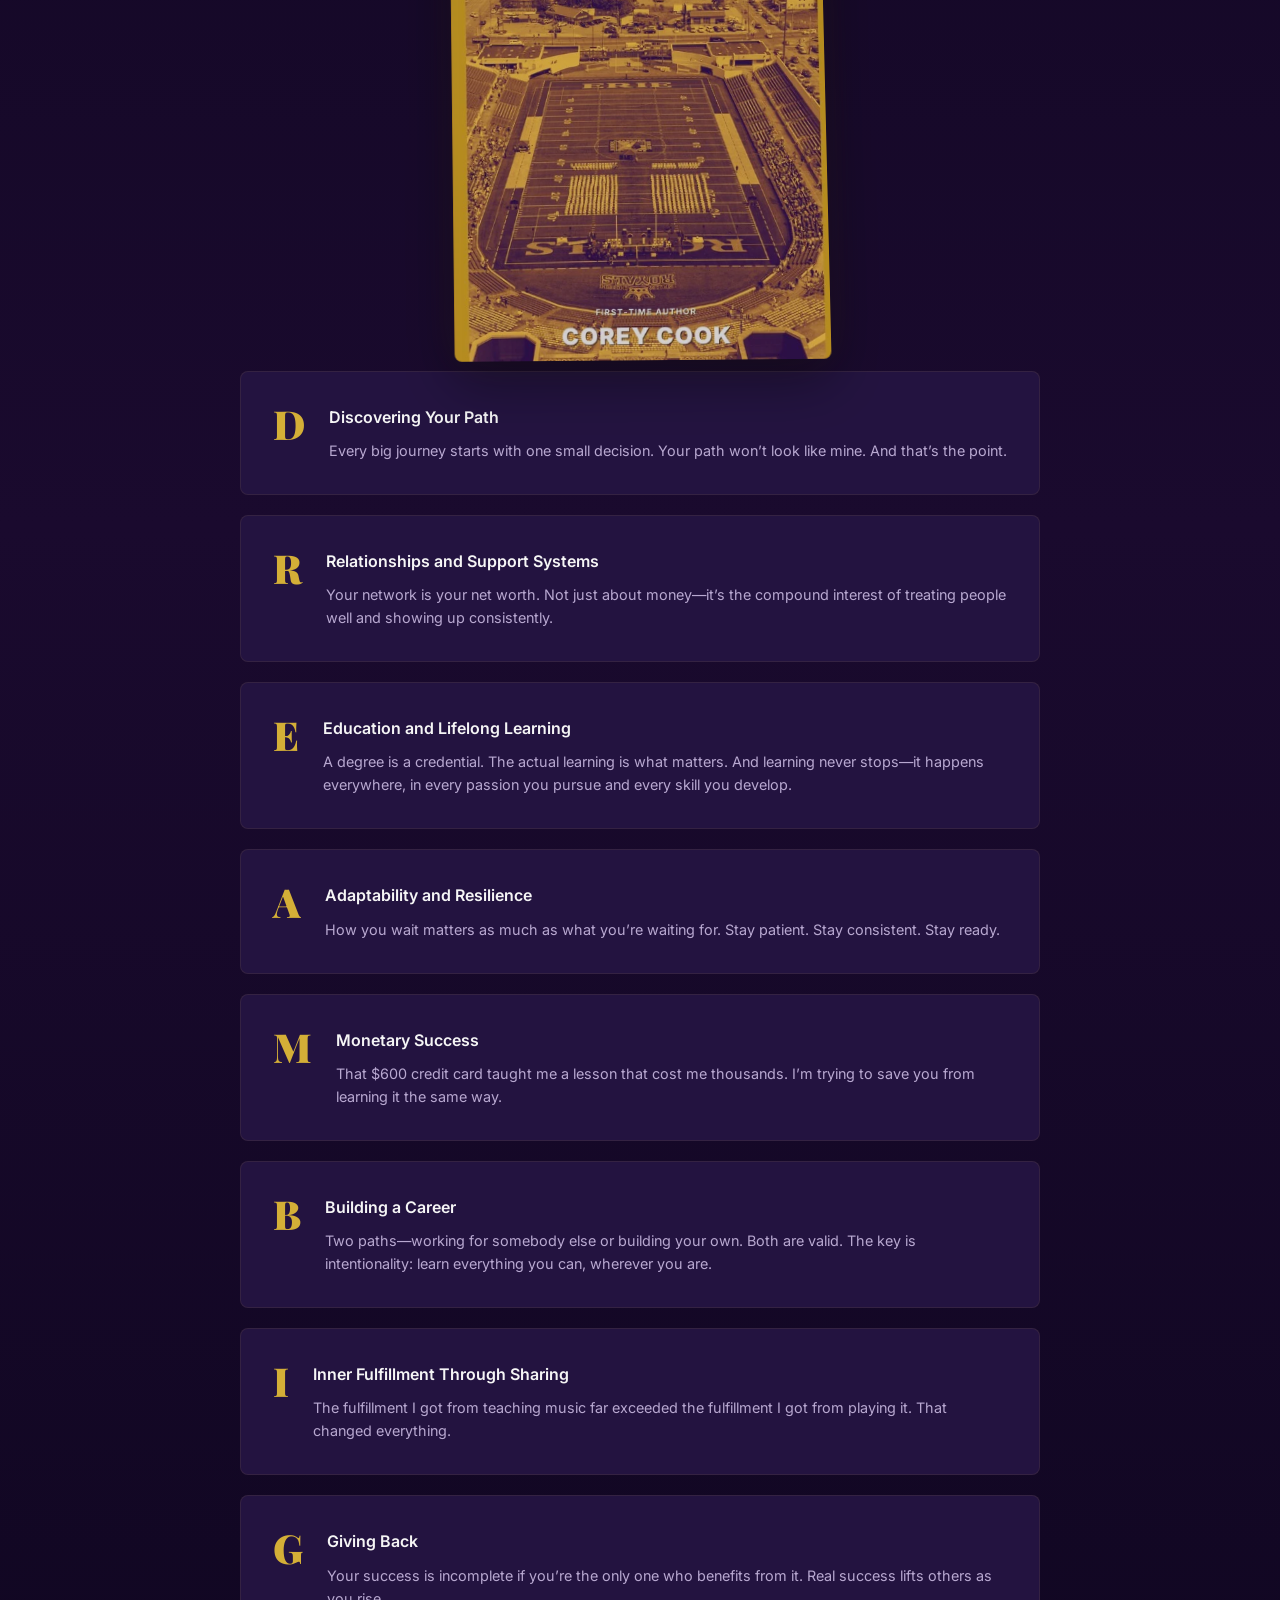
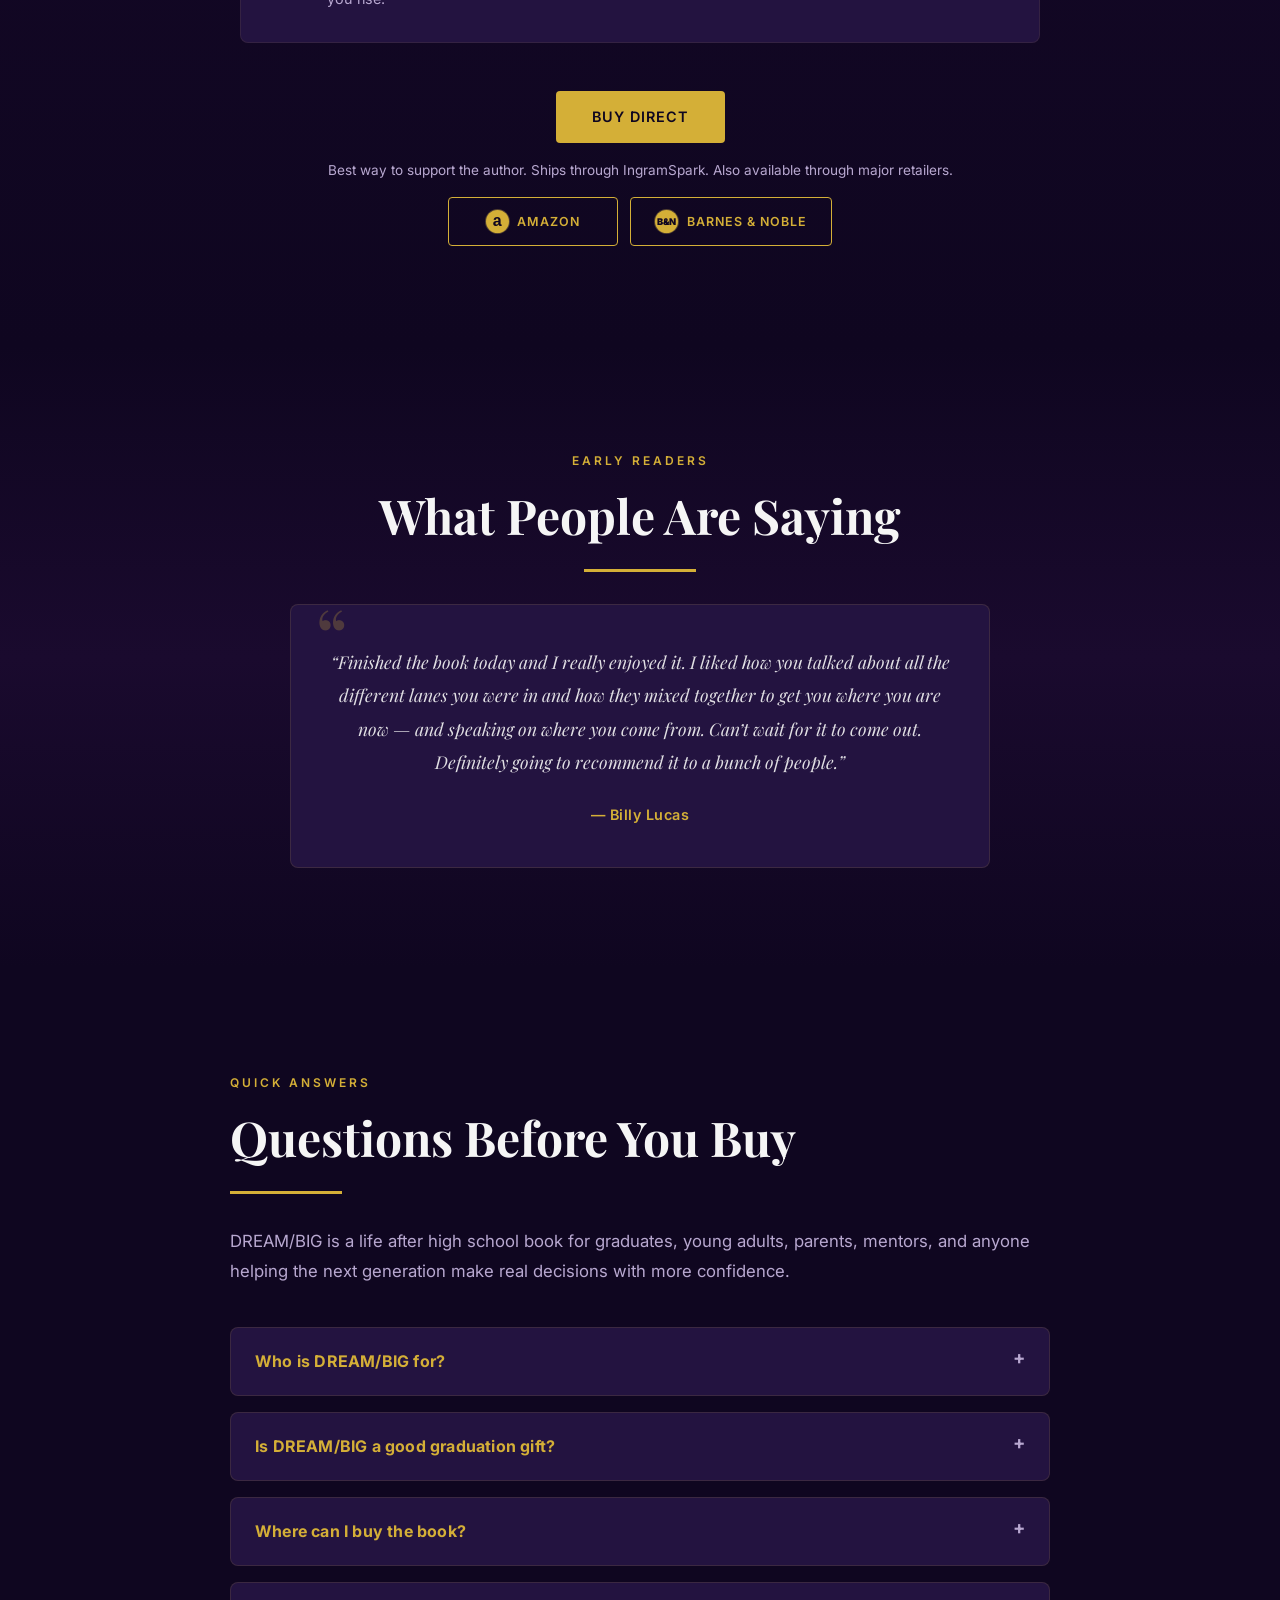
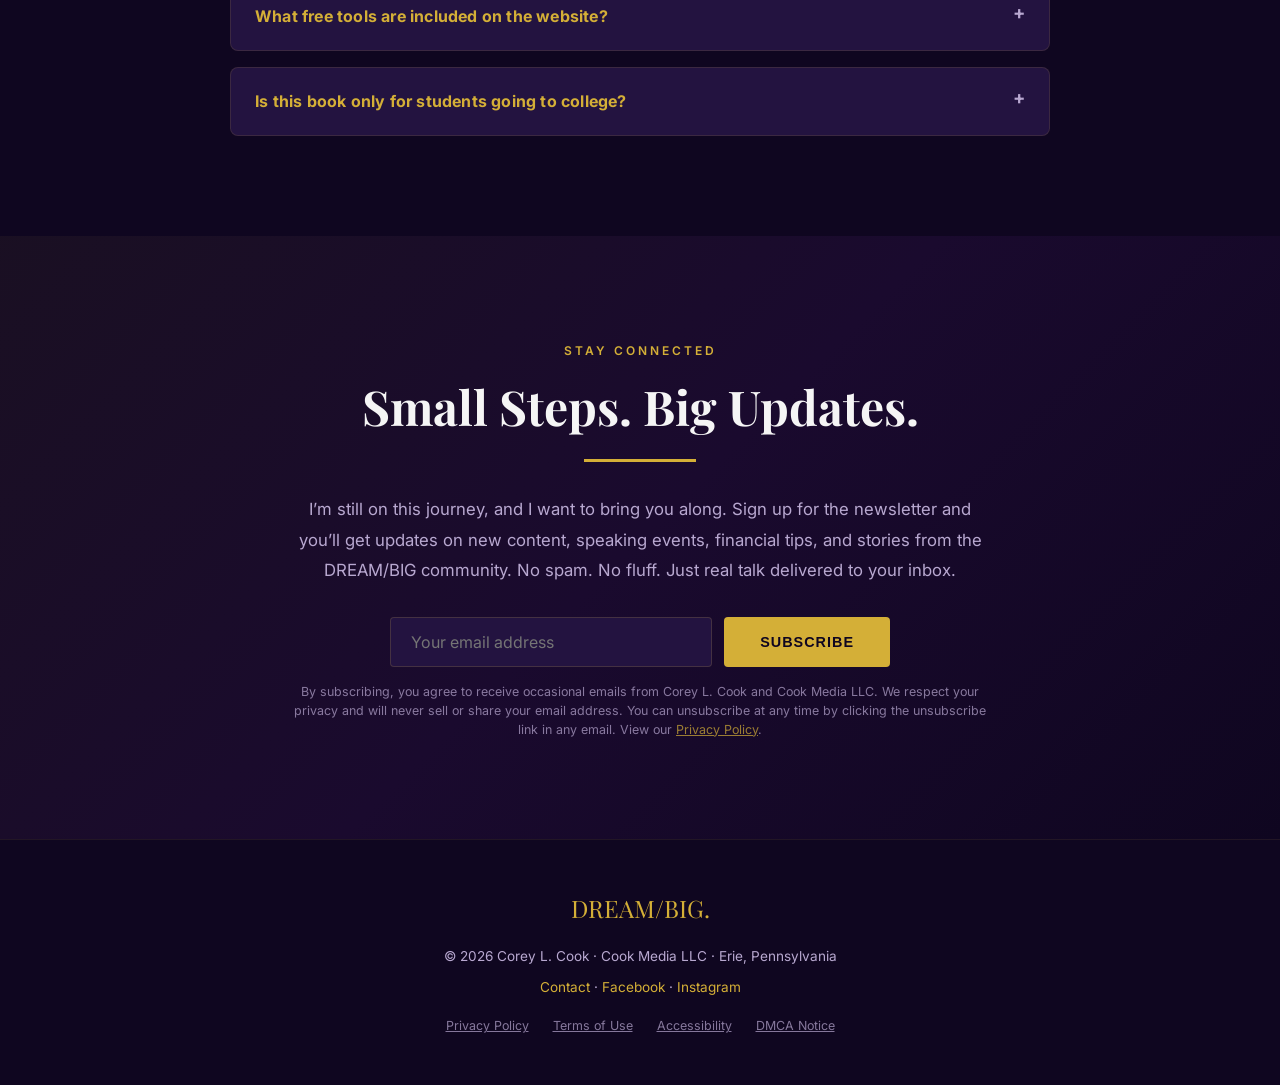
==== commit 6a9ce574: "Add DREAM/BIG chapter companion" ====
--- a/index.html
+++ b/index.html
@@ -41,7 +41,7 @@
 <link rel="apple-touch-icon" sizes="180x180" href="images/favicon-180.png">
 <link rel="preconnect" href="https://fonts.googleapis.com">
 <link rel="preconnect" href="https://fonts.gstatic.com" crossorigin>
-<link rel="stylesheet" href="https://fonts.googleapis.com/css2?family=Playfair+Display:wght@400;700;900&family=Inter:wght@300;400;500;600;700&display=swap">
+<link rel="stylesheet" href="https://fonts.googleapis.com/css2?family=Playfair+Display:wght@400;700;900&amp;family=Inter:wght@300;400;500;600;700&amp;display=swap">
 <link rel="stylesheet" href="assistant.css">
 <script src="assistant.js" defer></script>
 <style>
@@ -192,6 +192,52 @@
   }
   .purchase-note a { color: var(--gold); text-decoration: none; border-bottom: 1px solid rgba(201,168,76,0.45); }
   .purchase-note a:hover { color: var(--gold-light); border-bottom-color: var(--gold-light); }
+
+  /* BOOK COMPANION START */
+  .companion-start {
+    background: var(--purple-deep);
+    padding-top: 78px;
+    padding-bottom: 84px;
+  }
+  .companion-start .container { max-width: 960px; }
+  .companion-start-heading { max-width: 760px; }
+  .companion-start-heading .section-text { max-width: 680px; }
+  .companion-paths {
+    display: grid;
+    grid-template-columns: repeat(3, minmax(0, 1fr));
+    gap: 1.5rem;
+    margin-top: 2.75rem;
+  }
+  .companion-path {
+    display: grid;
+    grid-template-columns: auto 1fr;
+    gap: 0.9rem;
+    min-height: 150px;
+    padding: 1.35rem 0.25rem 1rem;
+    border-top: 1px solid rgba(201,168,76,0.55);
+    color: var(--text);
+    text-decoration: none;
+    transition: border-color 0.2s, transform 0.2s;
+  }
+  .companion-path:hover { border-color: var(--gold-light); transform: translateY(-3px); }
+  .companion-path-number {
+    color: var(--gold);
+    font: 700 0.72rem/1 'Inter', sans-serif;
+    letter-spacing: 1px;
+    padding-top: 0.3rem;
+  }
+  .companion-path strong {
+    display: block;
+    color: var(--gold-light);
+    font: 700 1.15rem/1.25 'Playfair Display', serif;
+    margin-bottom: 0.55rem;
+  }
+  .companion-path span:last-child {
+    display: block;
+    color: var(--text-muted);
+    font-size: 0.88rem;
+    line-height: 1.65;
+  }
 
   /* SECTIONS */
   section { padding: 100px 2rem; }
@@ -559,12 +605,30 @@
     .hero-inner { max-width: 700px; }
     .hero-quote { max-width: 580px; }
     .about-headshot { width: 180px; height: 180px; }
+    .nav-links { display: none; }
+    .nav-toggle { display: grid; place-items: center; min-width: 44px; min-height: 44px; }
+    .nav-subtitle { display: none; }
+    .nav-links.open {
+      display: flex; flex-direction: column; align-items: flex-start; position: absolute;
+      top: 70px; left: 0; right: 0; max-height: calc(100vh - 70px);
+      max-height: calc(100dvh - 70px); overflow-y: auto;
+      background: rgba(15,6,32,0.98); padding: 1.25rem 2rem;
+      gap: 0.35rem; border-bottom: 1px solid rgba(201,168,76,0.15);
+    }
+    .nav-links.open > li { width: 100%; }
+    .nav-links.open a, .nav-links.open .nav-dropdown-trigger {
+      display: flex; align-items: center; width: 100%; min-height: 44px;
+    }
+    .nav-dropdown > a::after, .nav-dropdown-trigger::after { display: none; }
+    .nav-dropdown-menu { display: block; position: static; transform: none; padding: 0; min-width: 0; }
+    .nav-dropdown-menu-inner { background: none; border: none; box-shadow: none; padding: 0; min-width: 0; backdrop-filter: none; }
+    .nav-dropdown-menu a { padding: 0 0 0 1rem; font-size: 0.85rem !important; }
   }
 
   /* RESPONSIVE — MOBILE */
   @media (max-width: 768px) {
     .nav-links { display: none; }
-    .nav-toggle { display: block; }
+    .nav-toggle { display: grid; place-items: center; min-width: 44px; min-height: 44px; }
     .nav-subtitle { display: none; }
     .nav-links.open {
       display: flex; flex-direction: column; position: absolute;
@@ -586,6 +650,11 @@
     .retailer-actions { flex-direction: column; align-items: center; }
     .retailer-actions .btn { width: 100%; max-width: 280px; text-align: center; }
     .btn-retailer { min-width: 0; }
+
+    /* Companion start */
+    .companion-start { padding-top: 56px; padding-bottom: 60px; }
+    .companion-paths { grid-template-columns: 1fr; gap: 0.4rem; margin-top: 2rem; }
+    .companion-path { min-height: 0; padding: 1.15rem 0; }
 
     /* About */
     .about-headshot { width: 160px; height: 160px; }
@@ -659,7 +728,7 @@
       "alternateName": "DREAM/BIG: A Father & Mentor's Guide to Life After High School",
       "headline": "DREAM/BIG: A Father & Mentor's Guide to Life After High School",
       "description": "A practical life after high school book and graduation gift for young adults, with guidance on financial literacy, career building, relationships, resilience, purpose, and giving back.",
-      "isbn": "9798234036643",
+      "isbn": "9798234036636",
       "bookFormat": "https://schema.org/Paperback",
       "datePublished": "2026-04-03",
       "inLanguage": "en",
@@ -771,7 +840,7 @@
           "name": "What free tools are included on the website?",
           "acceptedAnswer": {
             "@type": "Answer",
-            "text": "The site includes a First Money Moves guide, free financial calculators, the DREAM/BIG Money Visualizer, and a plain-language financial literacy glossary. These tools help readers understand paychecks, emergency savings, student loans, auto loans, mortgages, retirement savings, budgeting, credit, FAFSA, insurance terms, and other real-world money decisions."
+            "text": "The site includes a chapter-by-chapter companion, a First Money Moves guide, financial calculators, the DREAM/BIG Money Visualizer, and a plain-language financial literacy glossary. Readers can reflect on all eight DREAM/BIG principles, choose one next step, and practice real-world money decisions."
           }
         },
         {
@@ -804,6 +873,7 @@
     <li class="nav-dropdown">
       <button type="button" class="nav-dropdown-trigger" aria-expanded="false" aria-haspopup="true" onclick="toggleTools(this)">Tools</button>
       <div class="nav-dropdown-menu"><div class="nav-dropdown-menu-inner">
+        <a href="companion.html">Chapter Companion</a>
         <a href="first-money-moves.html">First Money Moves</a>
         <a href="calculators.html">Calculators</a>
         <a href="visualizer.html">Visualizer</a>
@@ -825,15 +895,41 @@
     <h1>DREAM/BIG</h1>
     <p class="hero-subtitle">A Father &amp; Mentor&rsquo;s Guide to Life After High School</p>
     <p class="hero-author">By Corey L. Cook</p>
-    <p class="hero-quote">&ldquo;I was 20 years old when I graduated from high school. I&rsquo;d been held back twice&mdash;once in first grade, then again in fifth. I made a decision to stop letting that embarrassment define me and start letting it drive me. Twenty-one years later, I am the Chief Operating Officer of a major development corporation. Every chapter of this book is built from the decisions that got me here. This is your roadmap.&rdquo;</p>
+    <p class="hero-quote">&ldquo;I was 20 years old when I graduated from high school. Twenty. I&rsquo;d been held back twice&mdash;once in first grade, then again in fifth. Then something changed. I made a decision&mdash;to stop letting that embarrassment define me, and start letting it drive me. That&rsquo;s what this book is about: Decisions. This is your starting point. Let&rsquo;s begin.&rdquo;</p>
     <div class="hero-cta">
       <a href="https://shop.ingramspark.com/b/084?params=auYcam1uPTDm9D041XR3ygueD2kILv5ChfIouqtAr0y" class="btn btn-gold" target="_blank" rel="noopener" data-buy-link="ingram" data-buy-location="hero">Buy Direct</a>
-      <a href="calculators.html" class="btn btn-outline">Try the Calculators</a>
+      <a href="companion.html" class="btn btn-outline">Start the Companion</a>
     </div>
     <p class="purchase-note">Best way to support the author. Ships through IngramSpark. Also available through major retailers.</p>
     <div class="retailer-actions" aria-label="Retailer purchase options">
       <a href="https://www.amazon.com/Dream-Big-Father-Mentors-School/dp/B0H3WW14QK" class="btn btn-outline btn-retailer" target="_blank" rel="noopener" data-buy-link="amazon" data-buy-location="hero-retailer"><span class="retailer-mark retailer-mark-amazon" aria-hidden="true">a</span><span>Amazon</span></a>
       <a href="https://www.barnesandnoble.com/w/dream-big-corey-l-cook/1149965008?ean=9798234036643" class="btn btn-outline btn-retailer" target="_blank" rel="noopener" data-buy-link="barnes-noble" data-buy-location="hero-retailer"><span class="retailer-mark retailer-mark-bn" aria-hidden="true">B&amp;N</span><span>Barnes &amp; Noble</span></a>
+    </div>
+  </div>
+</section>
+
+<!-- BOOK COMPANION START -->
+<section class="companion-start" id="companion">
+  <div class="container">
+    <div class="companion-start-heading">
+      <span class="section-label">Use the Book</span>
+      <h2 class="section-title">Read a chapter. Make one move.</h2>
+      <div class="divider"></div>
+      <p class="section-text">The book gives you the framework. These companion tools help you turn it into action. Start with one chapter, one decision, or one money question. Your work stays on your device unless you choose to ask the coach.</p>
+    </div>
+    <div class="companion-paths" aria-label="Ways to use the DREAM/BIG companion">
+      <a class="companion-path" href="companion.html">
+        <span class="companion-path-number">01</span>
+        <span><strong>Chapter Companion</strong><span>Reflect on each DREAM/BIG principle and choose one practical next step.</span></span>
+      </a>
+      <a class="companion-path" href="first-money-moves.html">
+        <span class="companion-path-number">02</span>
+        <span><strong>First Money Moves</strong><span>Decode a paycheck, build a starter emergency fund, and check a student loan.</span></span>
+      </a>
+      <a class="companion-path" href="visualizer.html">
+        <span class="companion-path-number">03</span>
+        <span><strong>See Decisions Over Time</strong><span>Move the sliders to see how saving, credit, and debt choices can shape the future.</span></span>
+      </a>
     </div>
   </div>
 </section>
@@ -852,7 +948,7 @@
         <h2 class="section-title">Corey L. Cook</h2>
         <div class="divider"></div>
         <p class="section-text">Corey Cook is the Chief Operating Officer of the Erie Downtown Development Corporation (EDDC) in downtown Erie, Pennsylvania. He helps oversee a $150 million development portfolio, including construction management, property management, tenant relationships, and community development initiatives. Born and raised on the Lower East Side of Erie, Corey&rsquo;s path to leadership was anything but traditional&mdash;and that&rsquo;s exactly why he wrote this book.</p>
-        <p class="section-text" style="margin-top:1rem;">Before joining EDDC, Corey spent over 16 years at UPS, working his way from a part-time union employee loading trucks to a management role overseeing dispatch operations for all of Erie County. During those same years, he founded LifeThruMusic, a nonprofit music mentoring program that grew from 10 kids in an afterschool music room at his alma mater to serving multiple cities in PA and eventually working in New Jersey, serving hundreds of young people. That work led to a live interview on Good Morning America, gubernatorial appointments by both Governor Tom Wolf and Governor Josh Shapiro, and recognition for his civic contributions to the Erie community.</p>
+        <p class="section-text" style="margin-top:1rem;">Before joining EDDC, Corey spent over 16 years at UPS, working his way from a part-time union employee loading trucks to a management role overseeing dispatch operations for all of Erie County. During those same years, he founded LifeThruMusic, a nonprofit music mentoring program that grew from 10 kids in a community room to serving young people across Pennsylvania and later in New Jersey. That work led to a live interview on Good Morning America, gubernatorial appointments by both Governor Tom Wolf and Governor Josh Shapiro, and recognition for his civic contributions to the Erie community.</p>
         <p class="section-text" style="margin-top:1rem;">Corey is also the founder and CEO of Cook Media LLC, a media production company specializing in wedding photography and videography, live sound, and recently, book publishing. He serves on multiple boards, including the Greater Erie Economic Development Corporation, United Way of Erie County, and the Pennsylvania Council on Inclusive Procurement, to name a few. He is a drummer, pianist, and the creator of the DREAM/BIG book series&mdash;of which this is the first volume, followed by GROW/, LAUNCH/, and LEGACY/.</p>
         <p class="section-text" style="margin-top:1rem;">This book started as a graduation gift for his children&mdash;a way to pass down the lessons, mistakes, and hard-won wisdom he wished someone had laid out for him when he walked across the stage at 20 years old. But as he wrote, it became clear the message was bigger than his own family. DREAM/BIG is for every young person standing at the edge of adulthood, especially those from communities where the roadmap isn&rsquo;t always clear.</p>
         <div class="about-stats">
@@ -902,21 +998,21 @@
       <div class="feature-card">
         <div class="feature-letter">R</div>
         <div class="feature-body">
-          <div class="feature-title">Relationships &amp; Support Systems</div>
+          <div class="feature-title">Relationships and Support Systems</div>
           <div class="feature-desc">Your network is your net worth. Not just about money&mdash;it&rsquo;s the compound interest of treating people well and showing up consistently.</div>
         </div>
       </div>
       <div class="feature-card">
         <div class="feature-letter">E</div>
         <div class="feature-body">
-          <div class="feature-title">Education &amp; Lifelong Learning</div>
+          <div class="feature-title">Education and Lifelong Learning</div>
           <div class="feature-desc">A degree is a credential. The actual learning is what matters. And learning never stops&mdash;it happens everywhere, in every passion you pursue and every skill you develop.</div>
         </div>
       </div>
       <div class="feature-card">
         <div class="feature-letter">A</div>
         <div class="feature-body">
-          <div class="feature-title">Adaptability &amp; Resilience</div>
+          <div class="feature-title">Adaptability and Resilience</div>
           <div class="feature-desc">How you wait matters as much as what you&rsquo;re waiting for. Stay patient. Stay consistent. Stay ready.</div>
         </div>
       </div>
@@ -998,7 +1094,7 @@
       </details>
       <details class="faq-item">
         <summary>What free tools are included on the website?</summary>
-        <p>The site includes a <a href="first-money-moves.html">First Money Moves guide</a>, free financial calculators, the DREAM/BIG Money Visualizer, and a plain-language financial literacy glossary. These tools help readers understand paychecks, emergency savings, student loans, auto loans, mortgages, retirement savings, budgeting, credit, FAFSA, insurance terms, and other real-world money decisions.</p>
+        <p>Start with the <a href="companion.html">Chapter Companion</a> to reflect on any of the eight DREAM/BIG principles and choose one next step. The site also includes a <a href="first-money-moves.html">First Money Moves guide</a>, financial calculators, the DREAM/BIG Money Visualizer, and a plain-language financial literacy glossary.</p>
       </details>
       <details class="faq-item">
         <summary>Is this book only for students going to college?</summary>
@@ -1429,38 +1525,6 @@
   window.addEventListener('resize', requestCoverMotion);
 })();
 
-// CALCULATOR BANNER
-(function() {
-  if (sessionStorage.getItem('calcBannerDismissed')) return;
-  var banner = document.createElement('div');
-  banner.id = 'calc-banner';
-  banner.innerHTML = '<div style="display:flex;align-items:center;justify-content:center;gap:1rem;flex-wrap:wrap;"><span style="font-size:0.9rem;color:#F5F5F5;"><strong style="color:#D4AF37;">Free Financial Calculators</strong> — See what your decisions really cost before you sign.</span><a href="calculators.html" style="display:inline-block;padding:7px 20px;background:#D4AF37;color:#0F0620;font-size:0.8rem;font-weight:700;text-transform:uppercase;letter-spacing:0.8px;border-radius:3px;text-decoration:none;">Try Them</a><button type="button" onclick="dismissCalcBanner()" style="background:none;border:none;color:#B8A8D0;font-size:1.3rem;cursor:pointer;padding:0 0 0 0.5rem;line-height:1;" aria-label="Dismiss">&times;</button></div>';
-  banner.style.cssText = 'position:fixed;bottom:0;left:0;right:0;z-index:99;background:rgba(26,10,46,0.97);backdrop-filter:blur(12px);border-top:1px solid rgba(212,175,55,0.25);padding:12px 2rem;transform:translateY(100%);transition:transform 0.4s ease;';
-  document.body.appendChild(banner);
-  function showBanner() {
-    if (!document.getElementById('calc-banner')) return;
-    banner.style.transform = 'translateY(0)';
-    document.body.style.paddingBottom = banner.offsetHeight + 'px';
-    document.documentElement.style.setProperty('--calc-banner-offset', banner.offsetHeight + 'px');
-    window.removeEventListener('scroll', maybeShowBanner);
-  }
-  function maybeShowBanner() {
-    if (window.scrollY > window.innerHeight * 0.65) showBanner();
-  }
-  setTimeout(function() {
-    maybeShowBanner();
-    window.addEventListener('scroll', maybeShowBanner, { passive: true });
-  }, 5000);
-})();
-function dismissCalcBanner() {
-  var b = document.getElementById('calc-banner');
-  b.style.transform = 'translateY(100%)';
-  document.body.style.paddingBottom = '';
-  document.documentElement.style.setProperty('--calc-banner-offset', '0px');
-  sessionStorage.setItem('calcBannerDismissed', '1');
-  setTimeout(function() { b.remove(); }, 400);
-}
-
 </script>
 </body>
 </html>
--- a/assistant.css
+++ b/assistant.css
@@ -204,14 +204,31 @@
   .ai-assistant-toggle {
     right: 1rem;
     bottom: calc(1rem + var(--calc-banner-offset, 0px));
-    padding: 0.78rem 0.9rem;
+    width: 48px;
+    height: 48px;
+    box-sizing: border-box;
+    justify-content: center;
+    gap: 0;
+    padding: 0;
+  }
+
+  .ai-assistant-toggle-label,
+  .ai-assistant-toggle[aria-expanded='true'] {
+    display: none;
   }
 
   .ai-assistant-panel {
-    right: 1rem;
-    bottom: calc(4.65rem + var(--calc-banner-offset, 0px));
-    width: calc(100vw - 2rem);
-    max-height: calc(100vh - 6rem);
+    right: 0.5rem;
+    left: 0.5rem;
+    bottom: 0.5rem;
+    bottom: max(0.5rem, env(safe-area-inset-bottom));
+    width: auto;
+    max-height: calc(100vh - 1rem);
+    max-height: calc(100dvh - 1rem - env(safe-area-inset-bottom, 0px));
+  }
+
+  .ai-assistant-messages {
+    min-height: 0;
   }
 
   .ai-assistant-form {
@@ -222,3 +239,47 @@
     min-height: 42px;
   }
 }
+
+@media (max-height: 600px) {
+  .ai-assistant-toggle[aria-expanded='true'] {
+    display: none;
+  }
+
+  .ai-assistant-panel {
+    inset: 0.35rem;
+    width: auto;
+    max-height: none;
+  }
+
+  .ai-assistant-header {
+    padding: 0.7rem 0.85rem 0.6rem;
+  }
+
+  .ai-assistant-messages {
+    min-height: 0;
+    padding: 0.75rem 0.85rem;
+  }
+
+  .ai-assistant-suggestions {
+    display: none;
+  }
+
+  .ai-assistant-form {
+    flex-direction: row;
+    padding: 0.65rem 0.85rem;
+  }
+
+  .ai-assistant-input {
+    min-height: 44px;
+    max-height: 64px;
+    resize: none;
+  }
+
+  .ai-assistant-send {
+    min-height: 44px;
+  }
+
+  .ai-assistant-status {
+    padding: 0 0.85rem 0.55rem;
+  }
+}
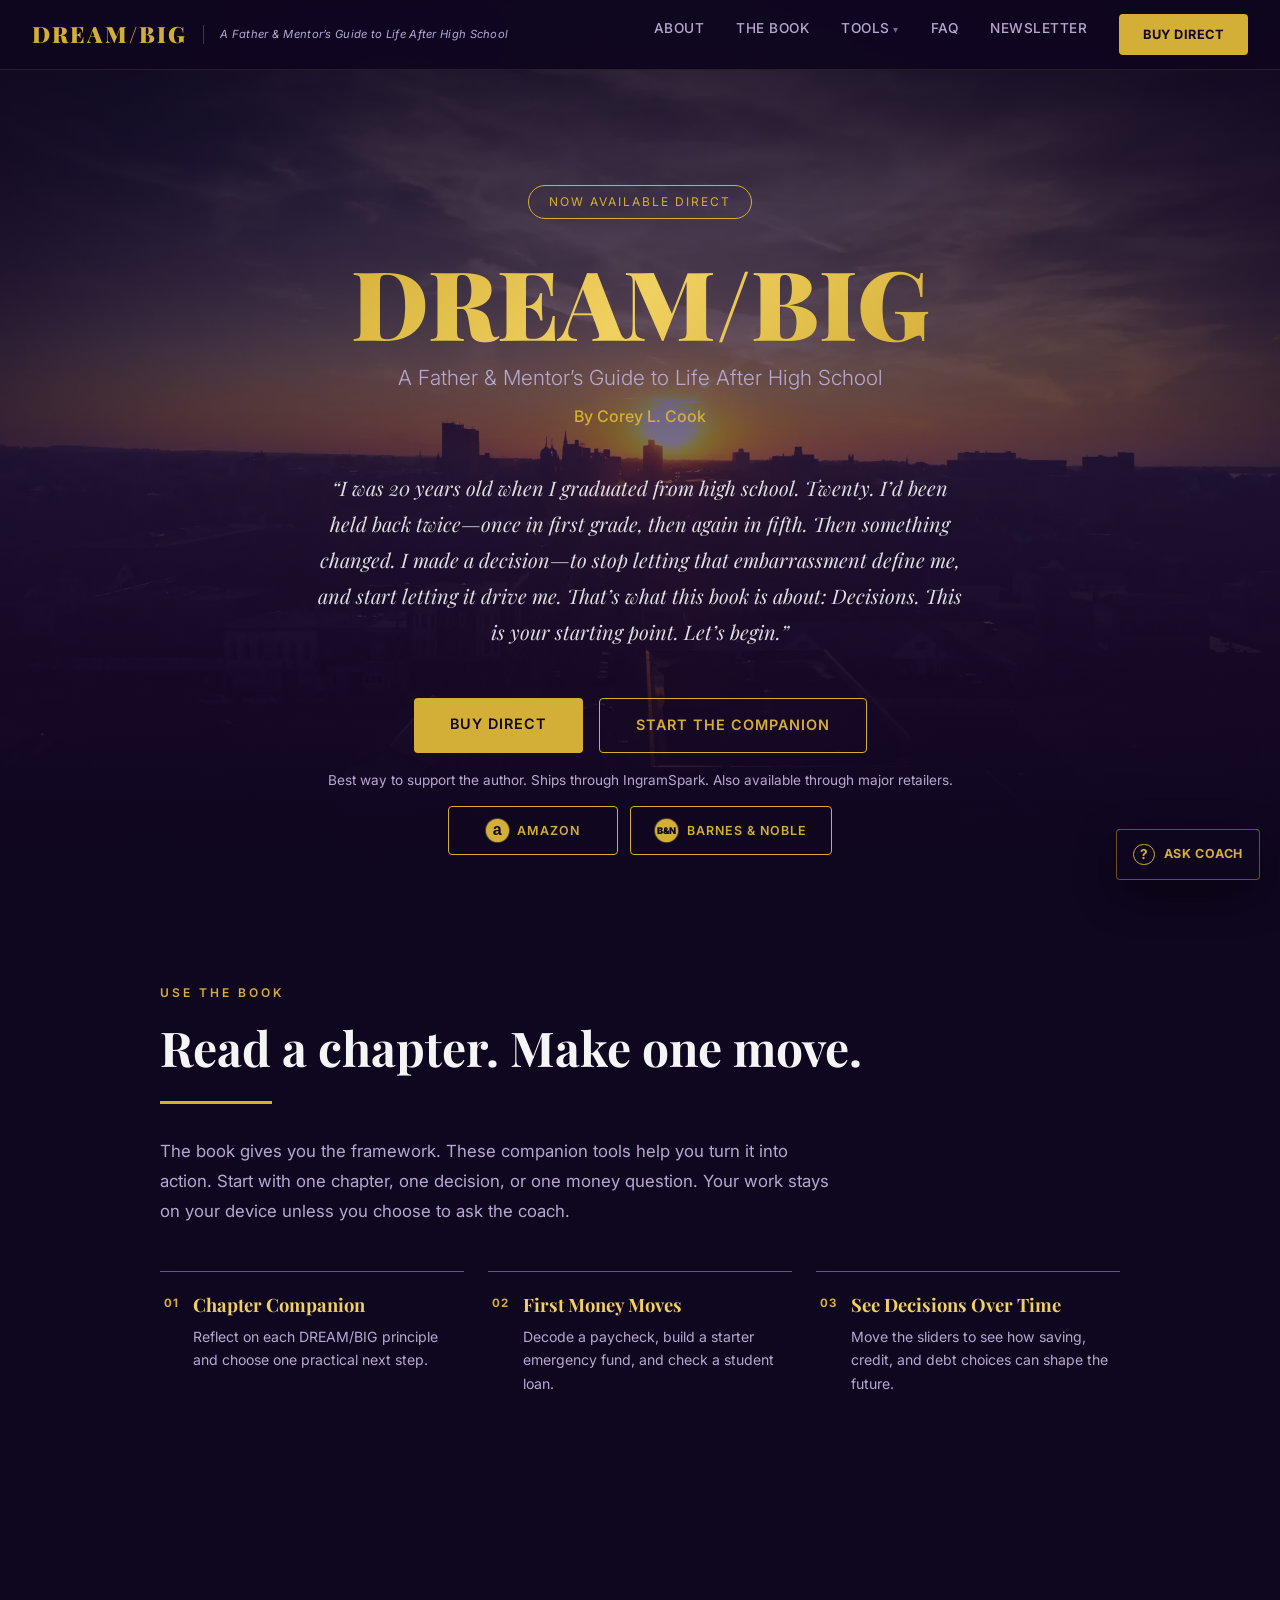
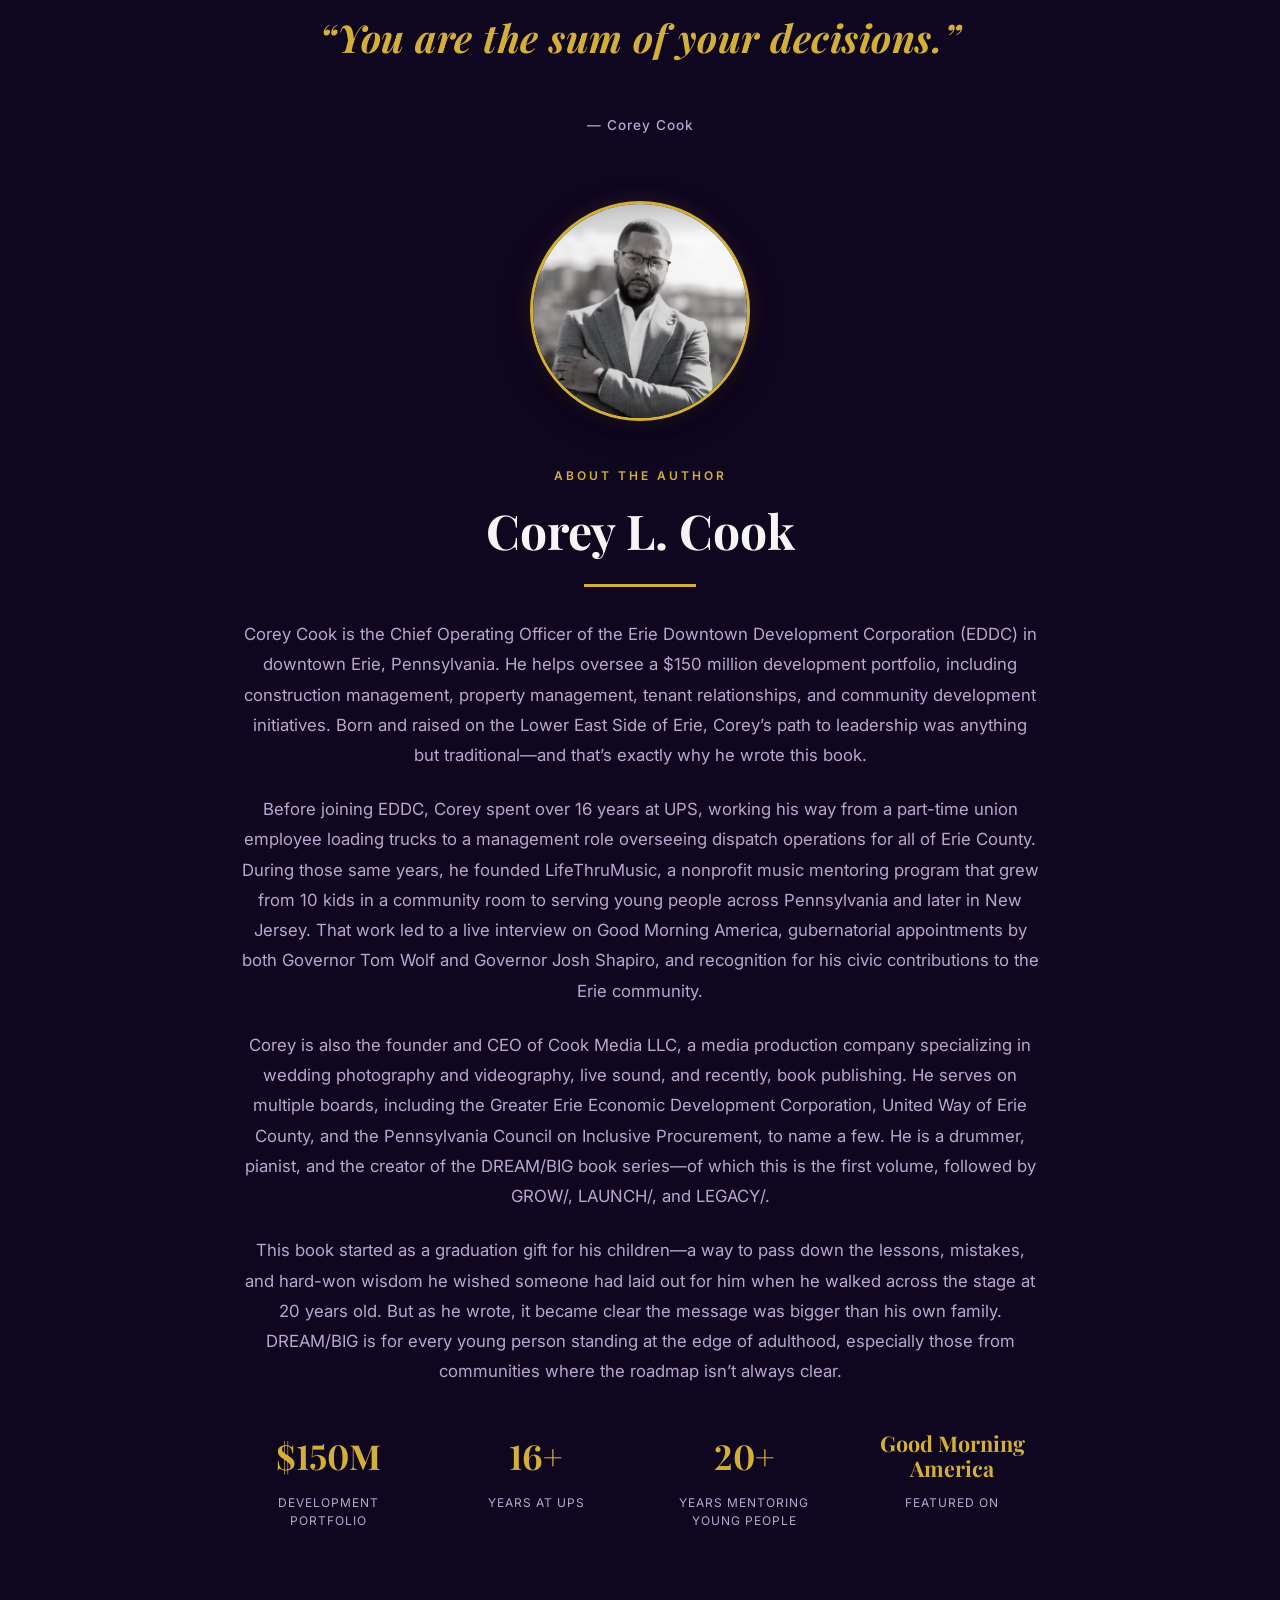
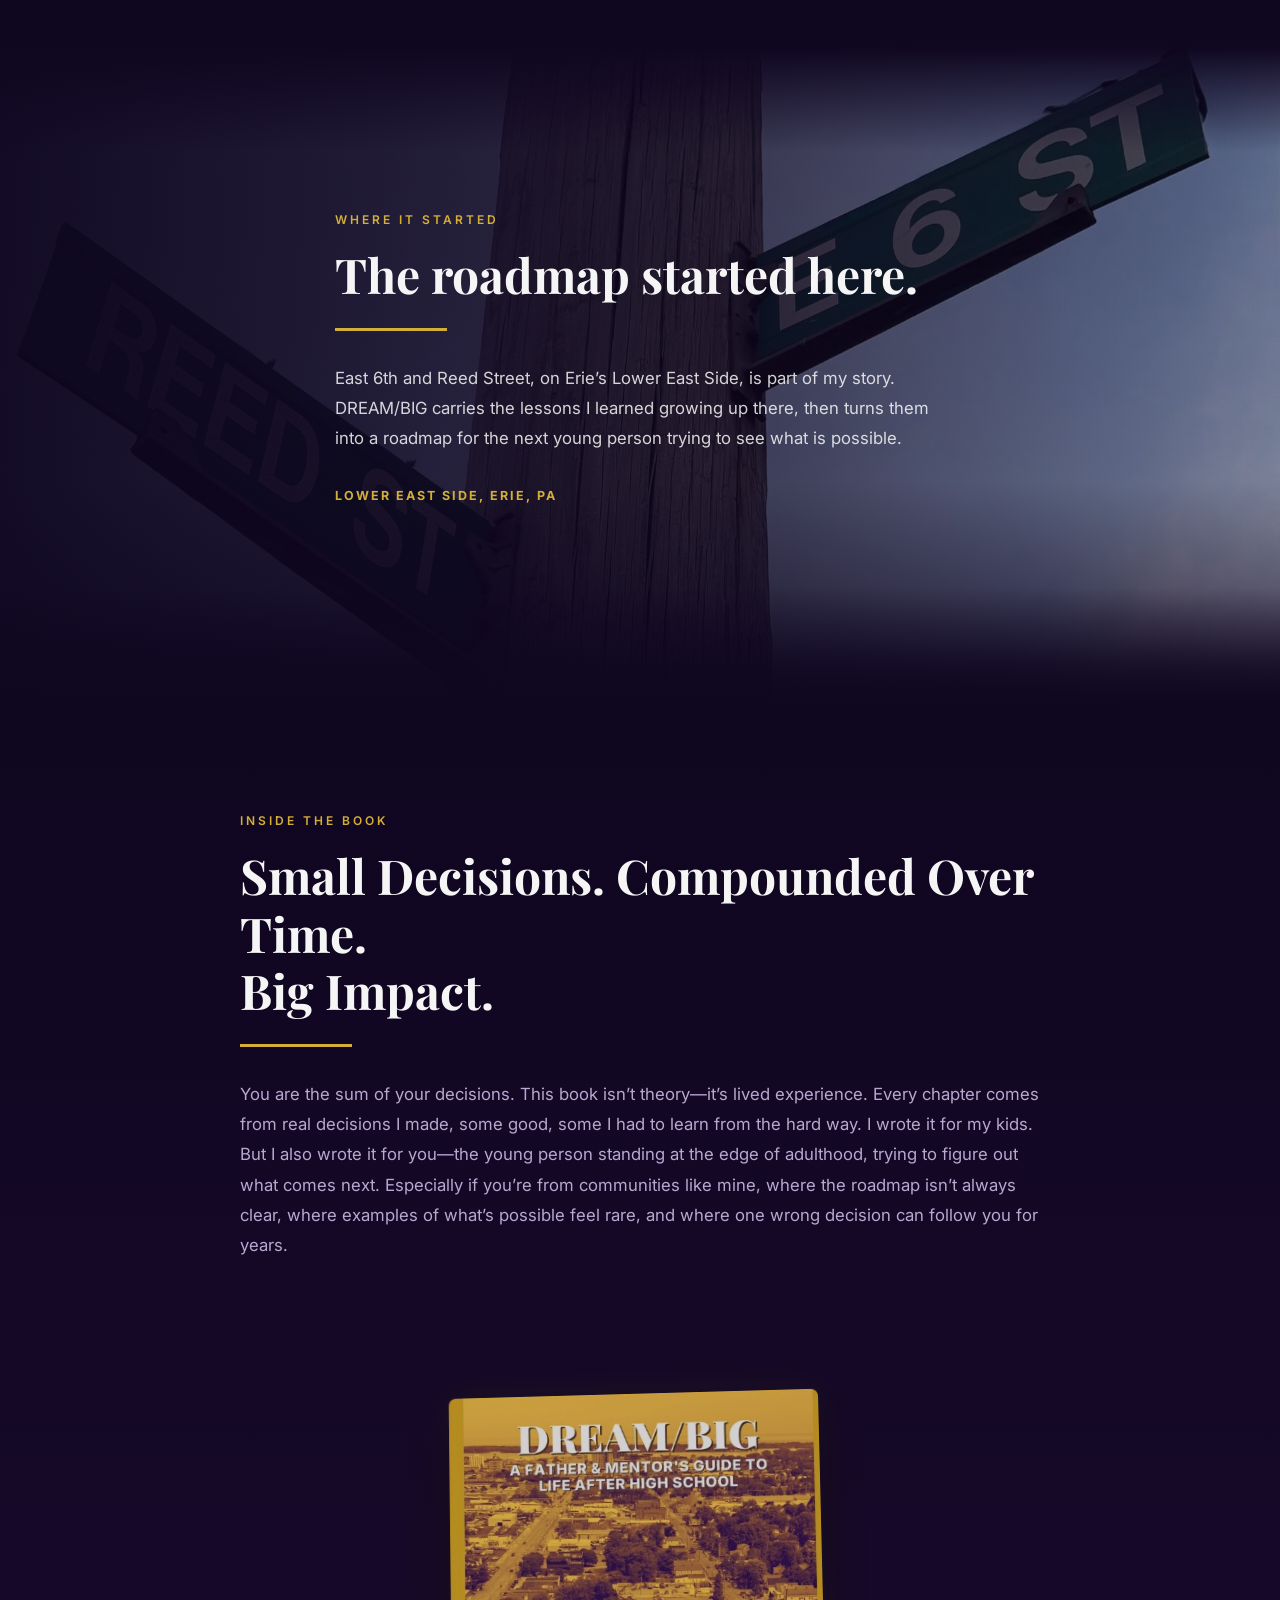
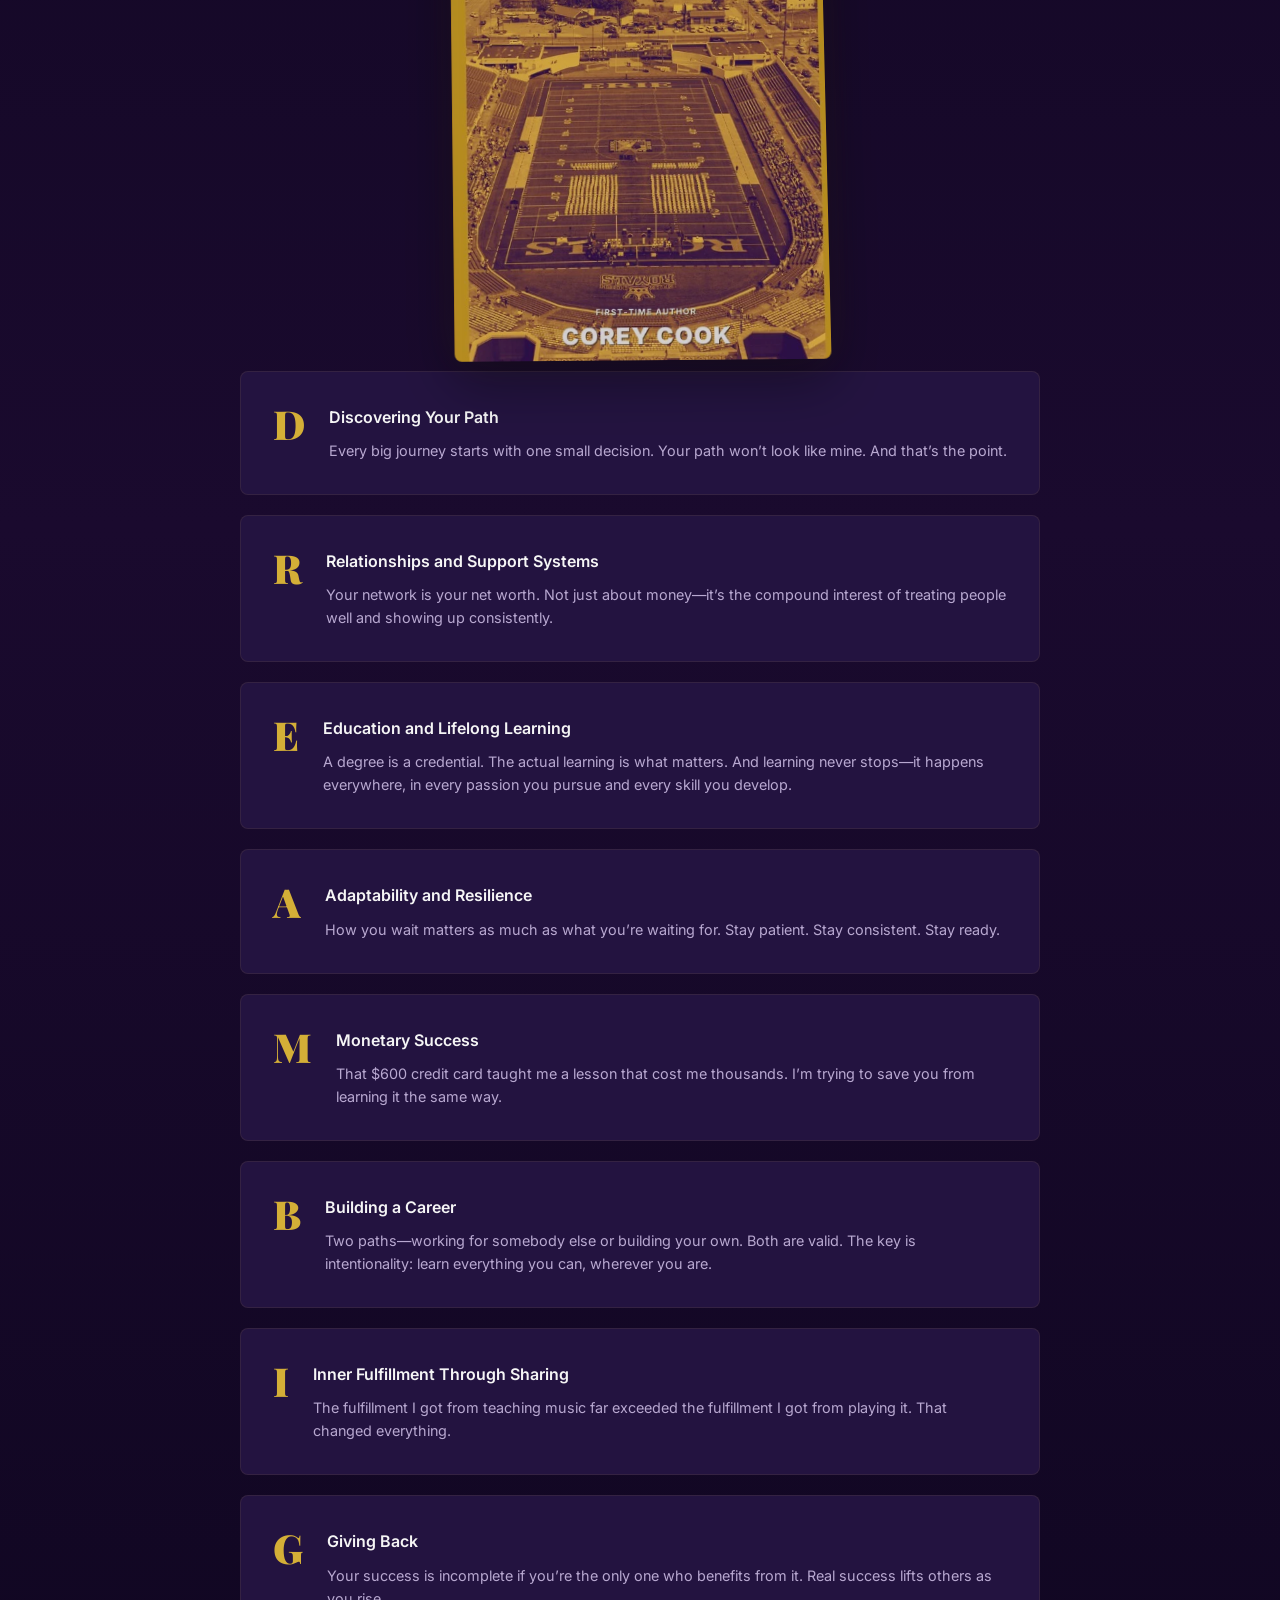
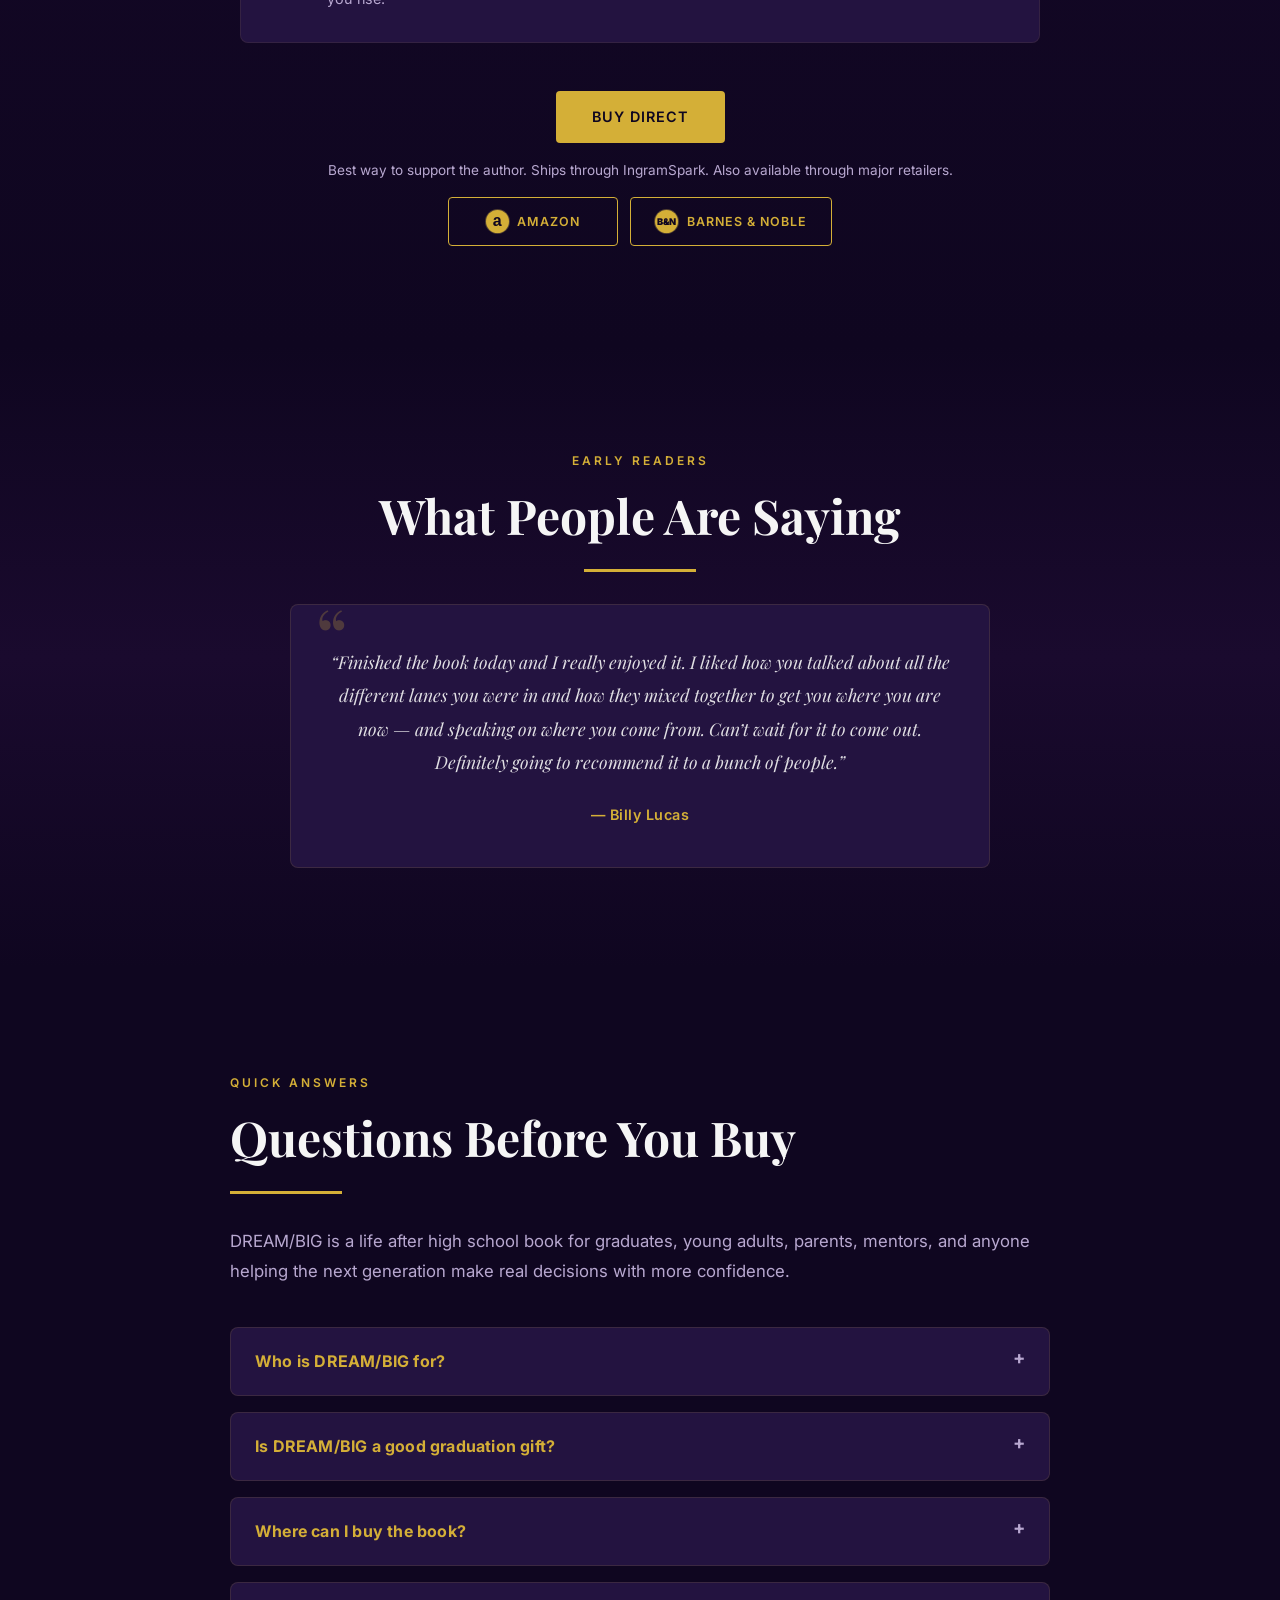
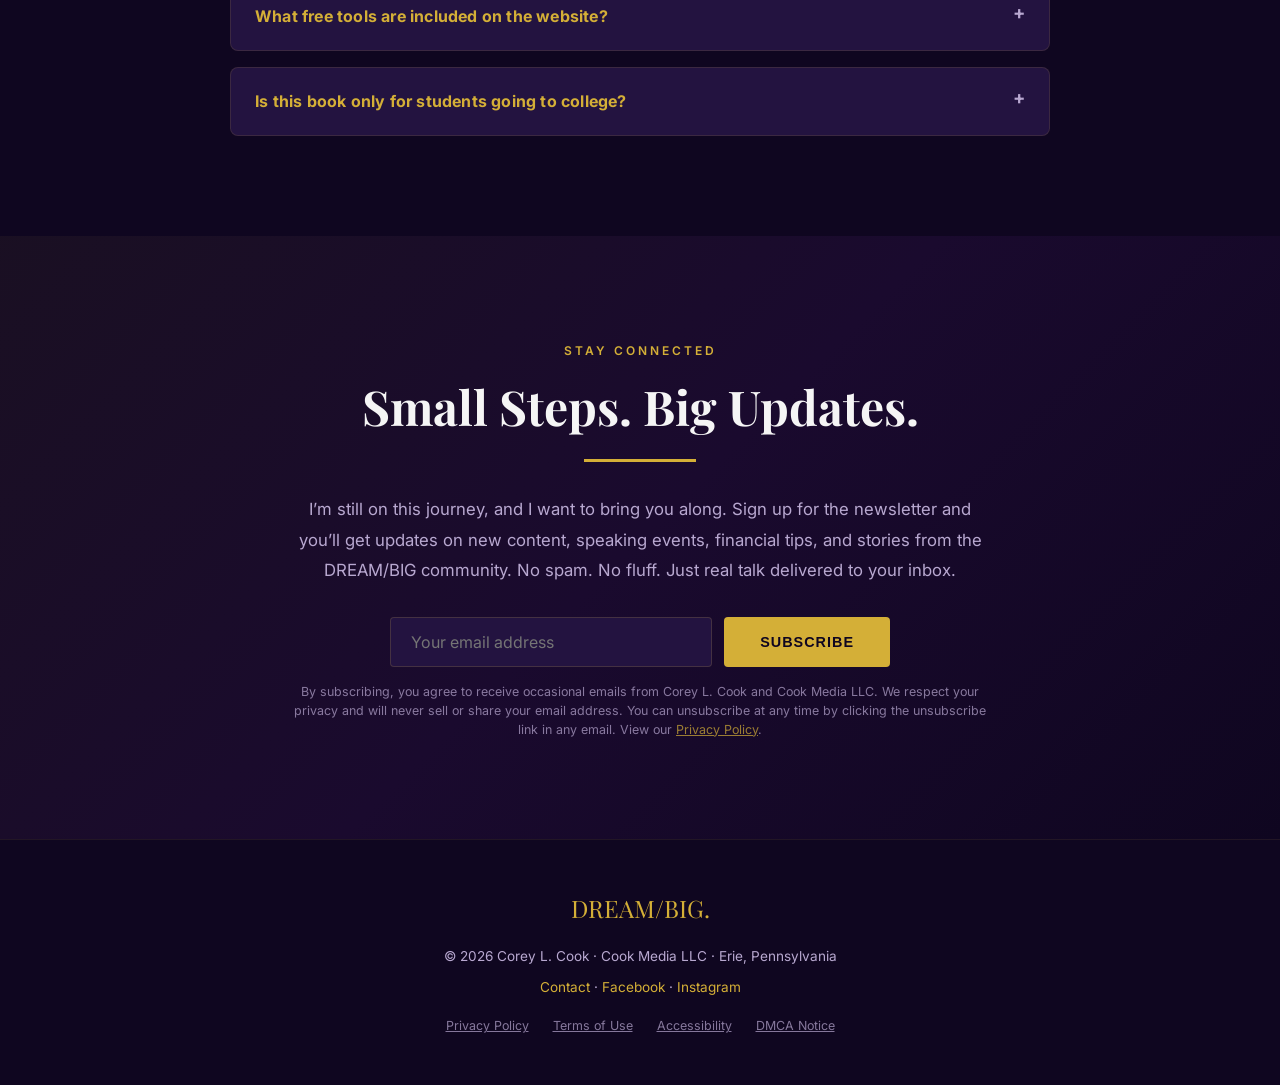
==== commit a30ef05f: "fix: audit follow-ups — legal accuracy, hero webp, UX bugs, tool-page CTAs Legal/privacy accuracy: -" ====
--- a/index.html
+++ b/index.html
@@ -118,6 +118,14 @@
     padding: 180px 2rem 40px;
     background: url('images/erie-sunset.jpg') center center / cover no-repeat;
     position: relative; overflow: hidden;
+  }
+  @supports (background-image: image-set(url('images/erie-sunset.webp') type('image/webp'))) {
+    .hero {
+      background-image: image-set(
+        url('images/erie-sunset.webp') type('image/webp'),
+        url('images/erie-sunset.jpg') type('image/jpeg')
+      );
+    }
   }
   .hero::before {
     content: ''; position: absolute; inset: 0;
@@ -1148,7 +1156,6 @@
     <p>We collect only the information you voluntarily provide:</p>
     <ul>
       <li><strong>Email address</strong> &mdash; when you subscribe to our newsletter</li>
-      <li><strong>Name and contact information</strong> &mdash; when you submit a speaking engagement inquiry</li>
     </ul>
     <p>The financial calculators on this site run entirely in your browser. We do not collect, store, or transmit any data you enter into the calculators.</p>
     <p>If you use the optional DREAM/BIG AI Coach, the question you type and recent chat context are sent through our secure server endpoint to an AI service provider so a response can be generated. Do not enter Social Security numbers, account numbers, passwords, bank logins, or other sensitive personal data.</p>
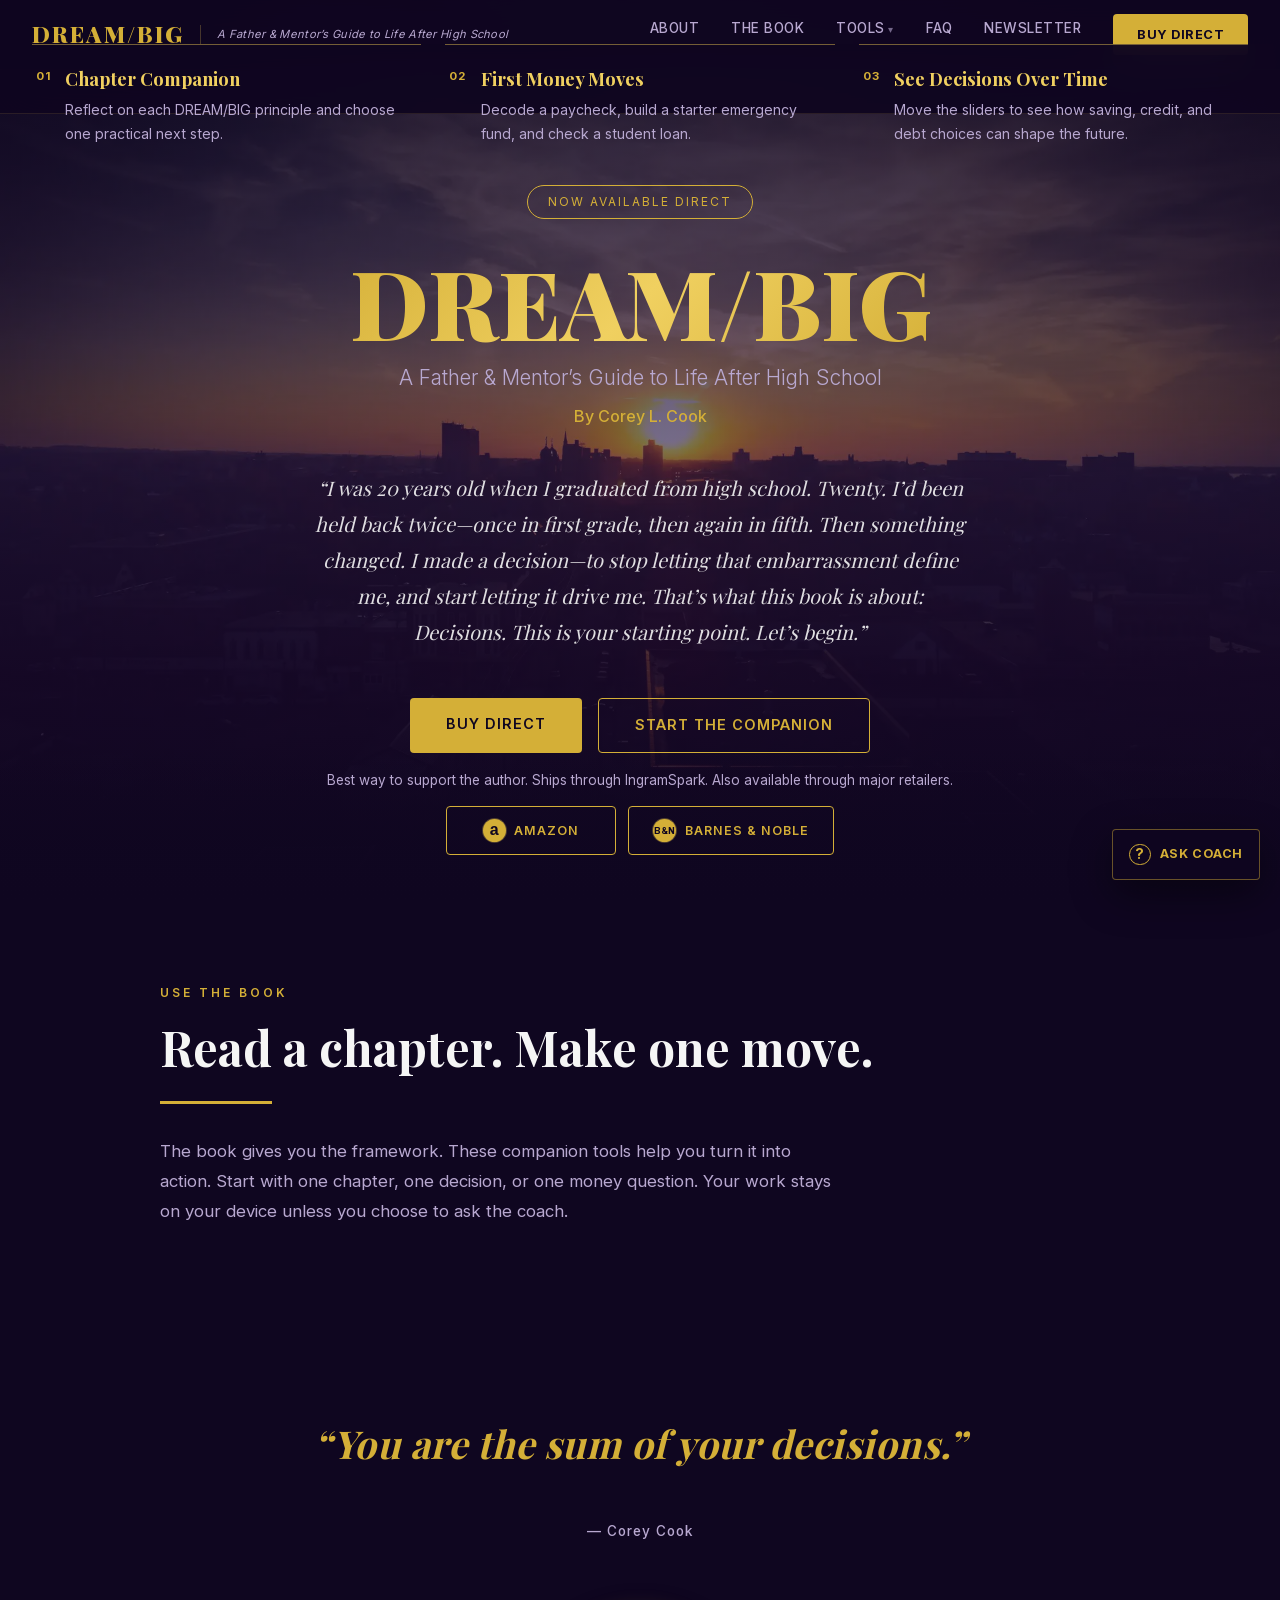
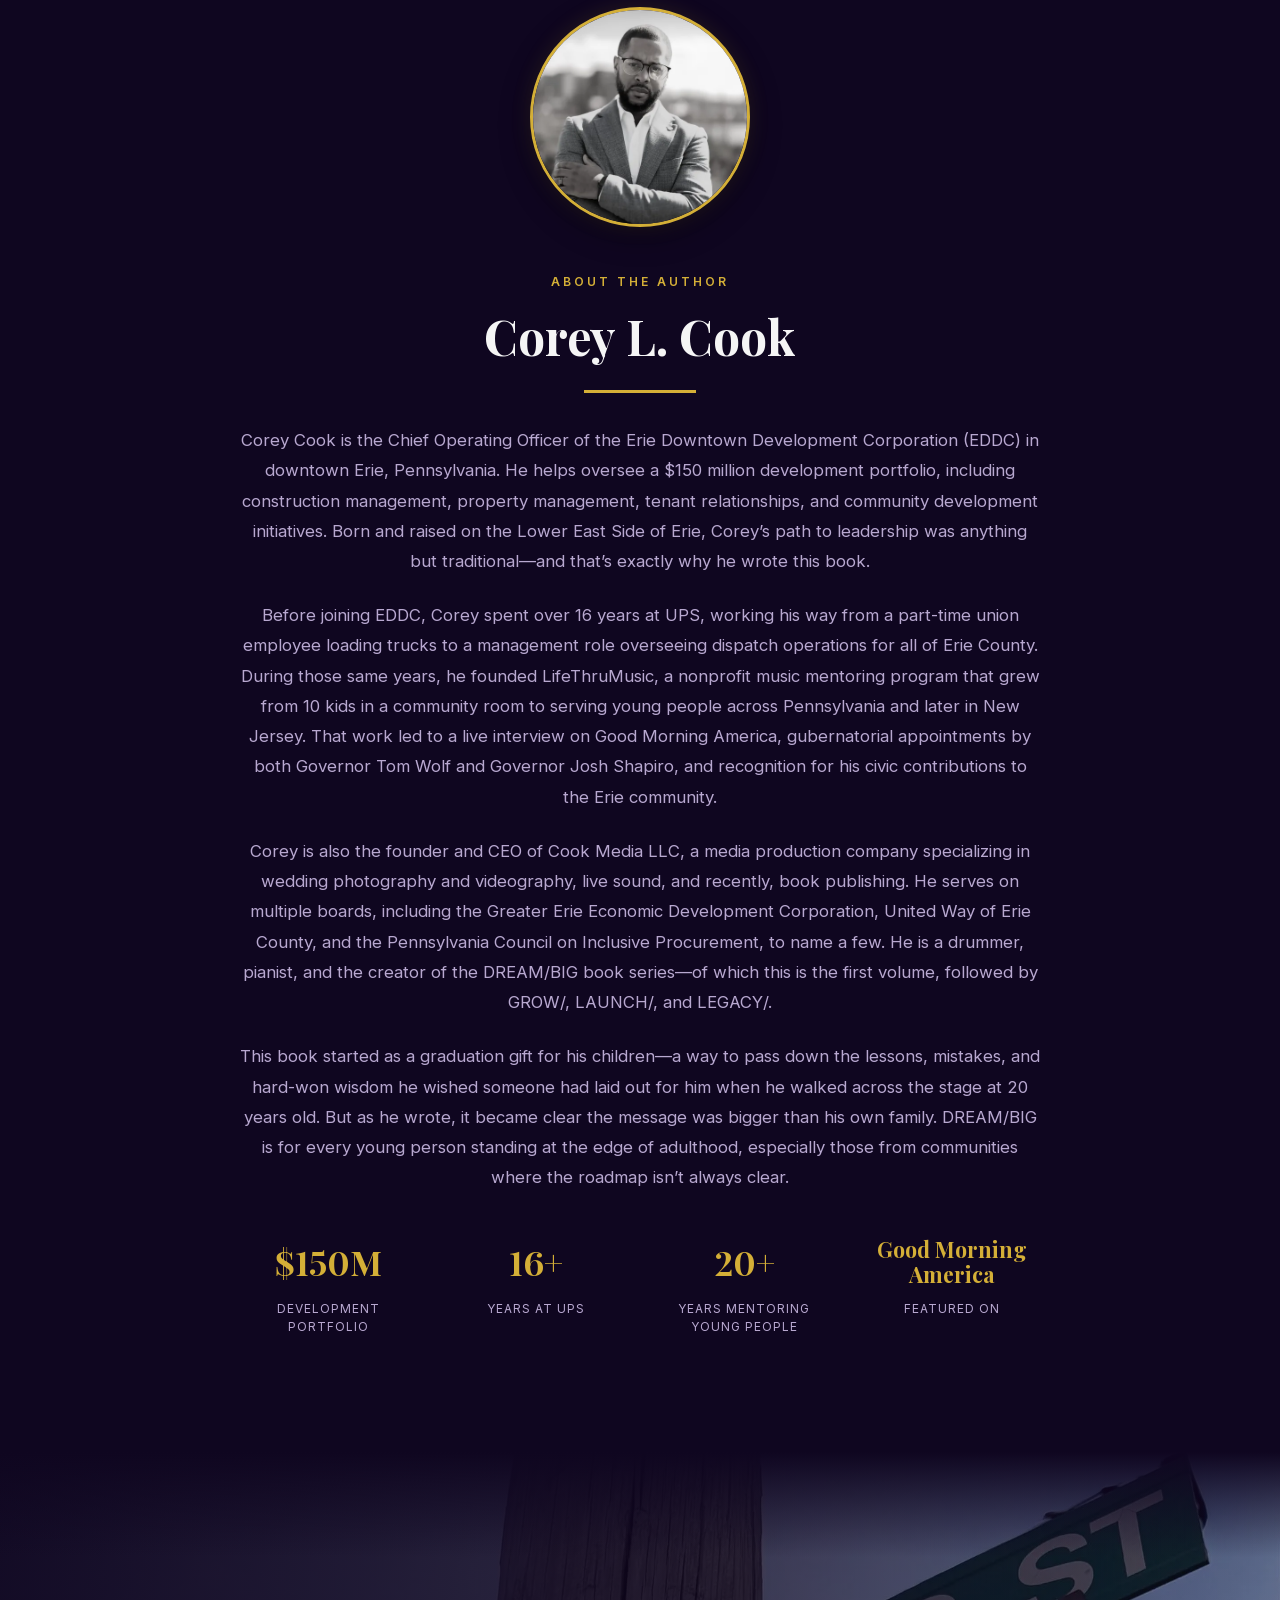
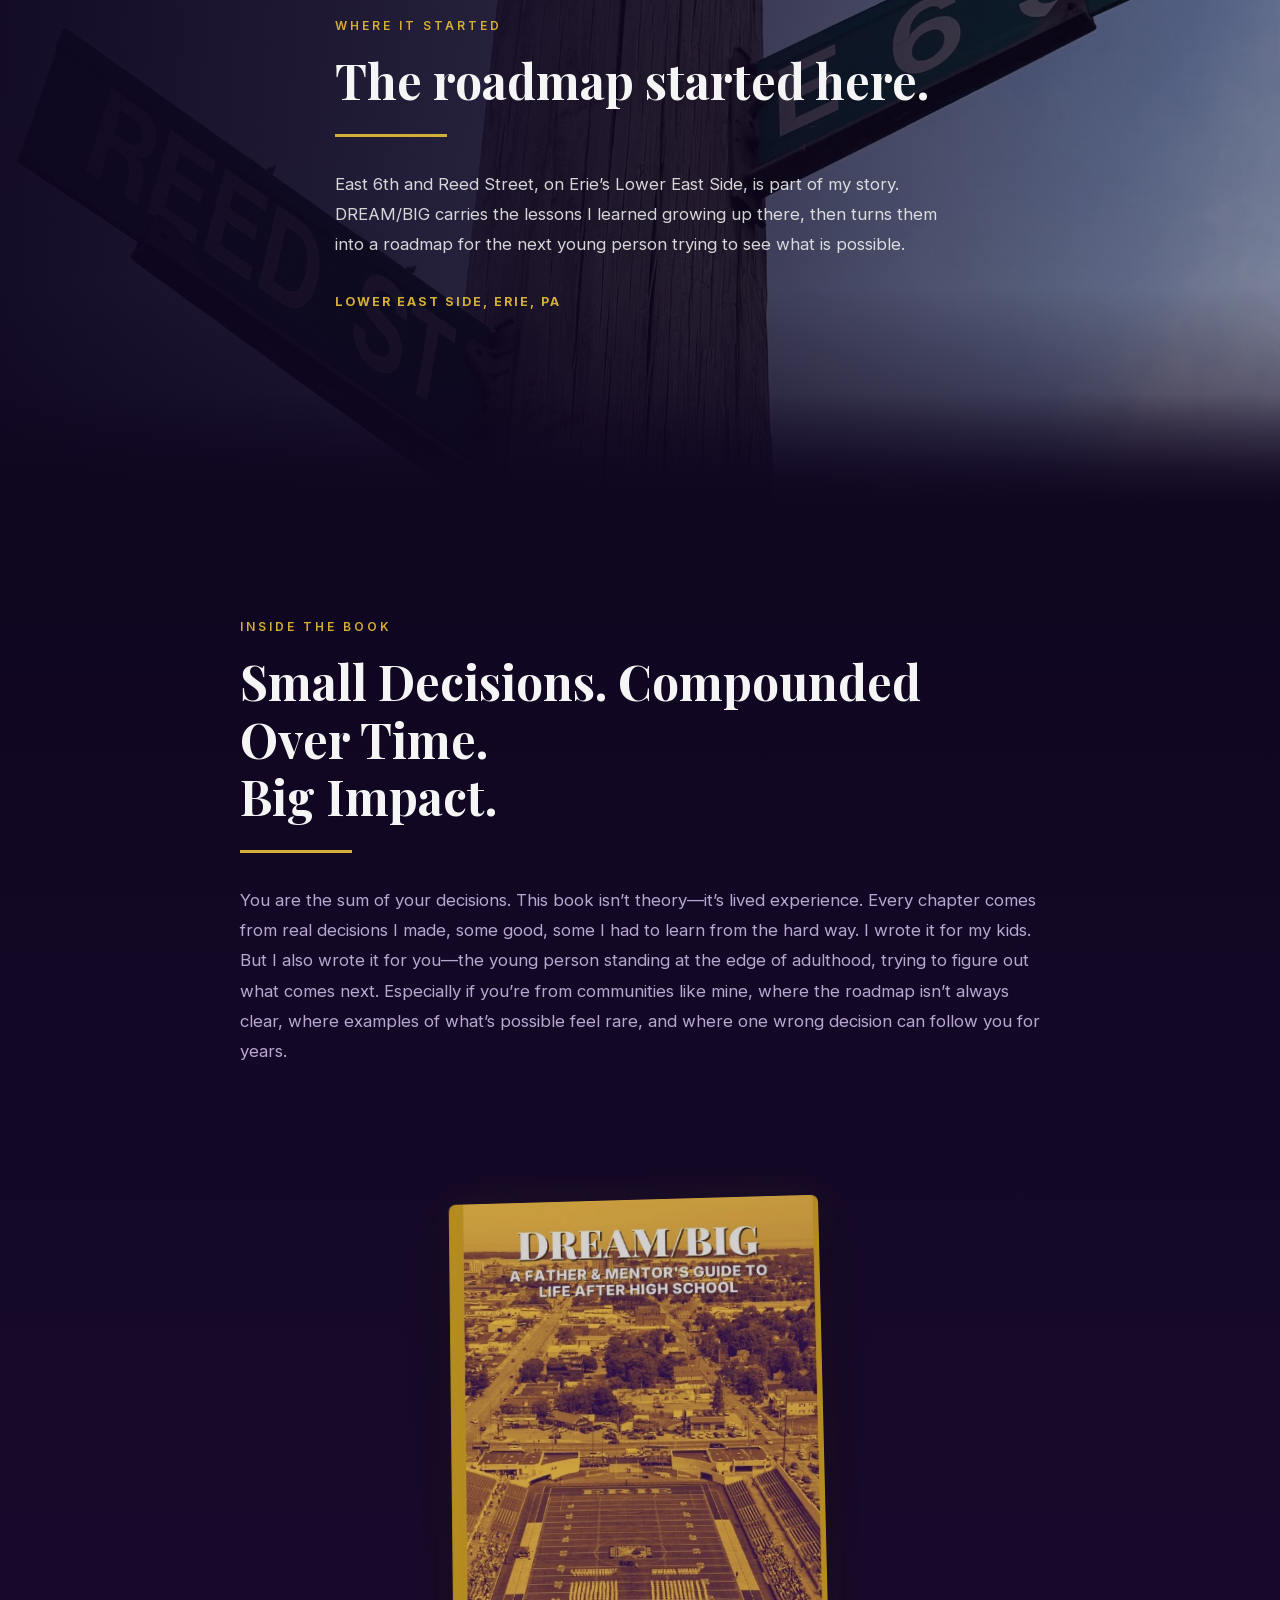
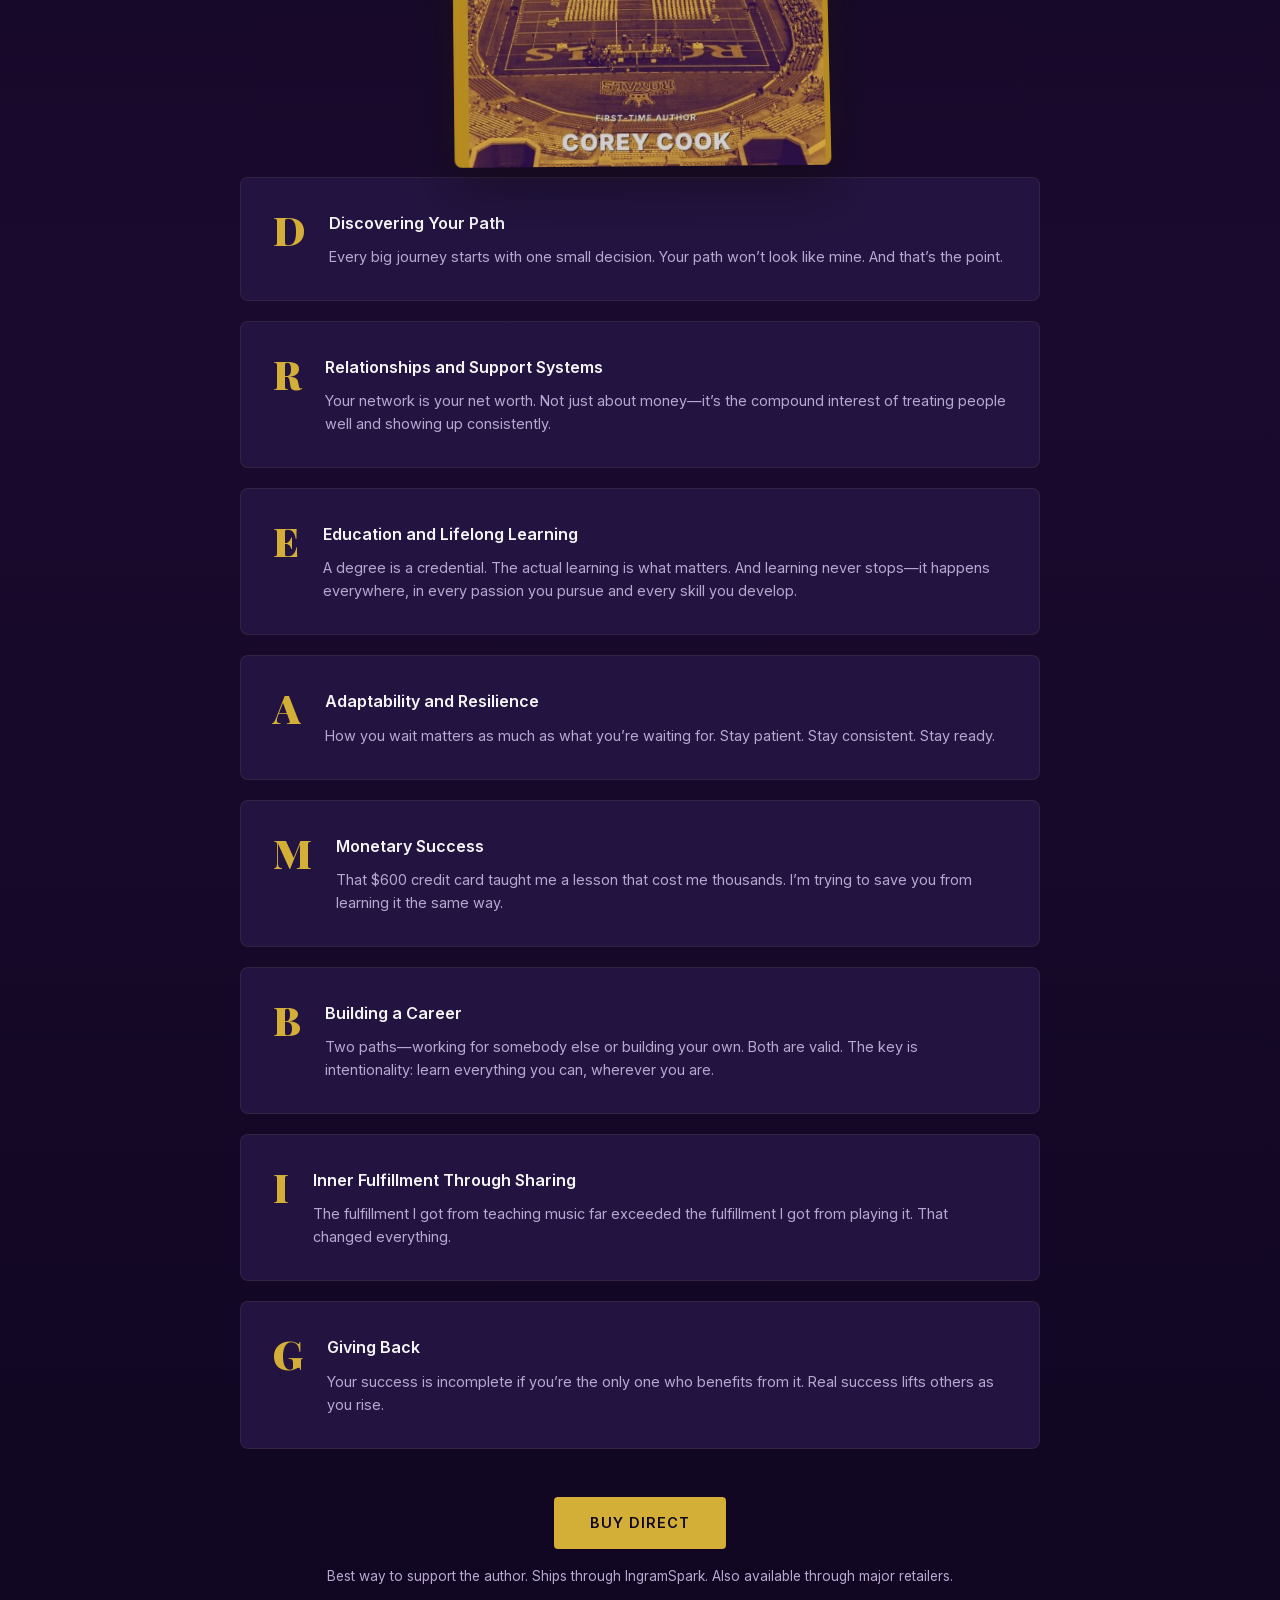
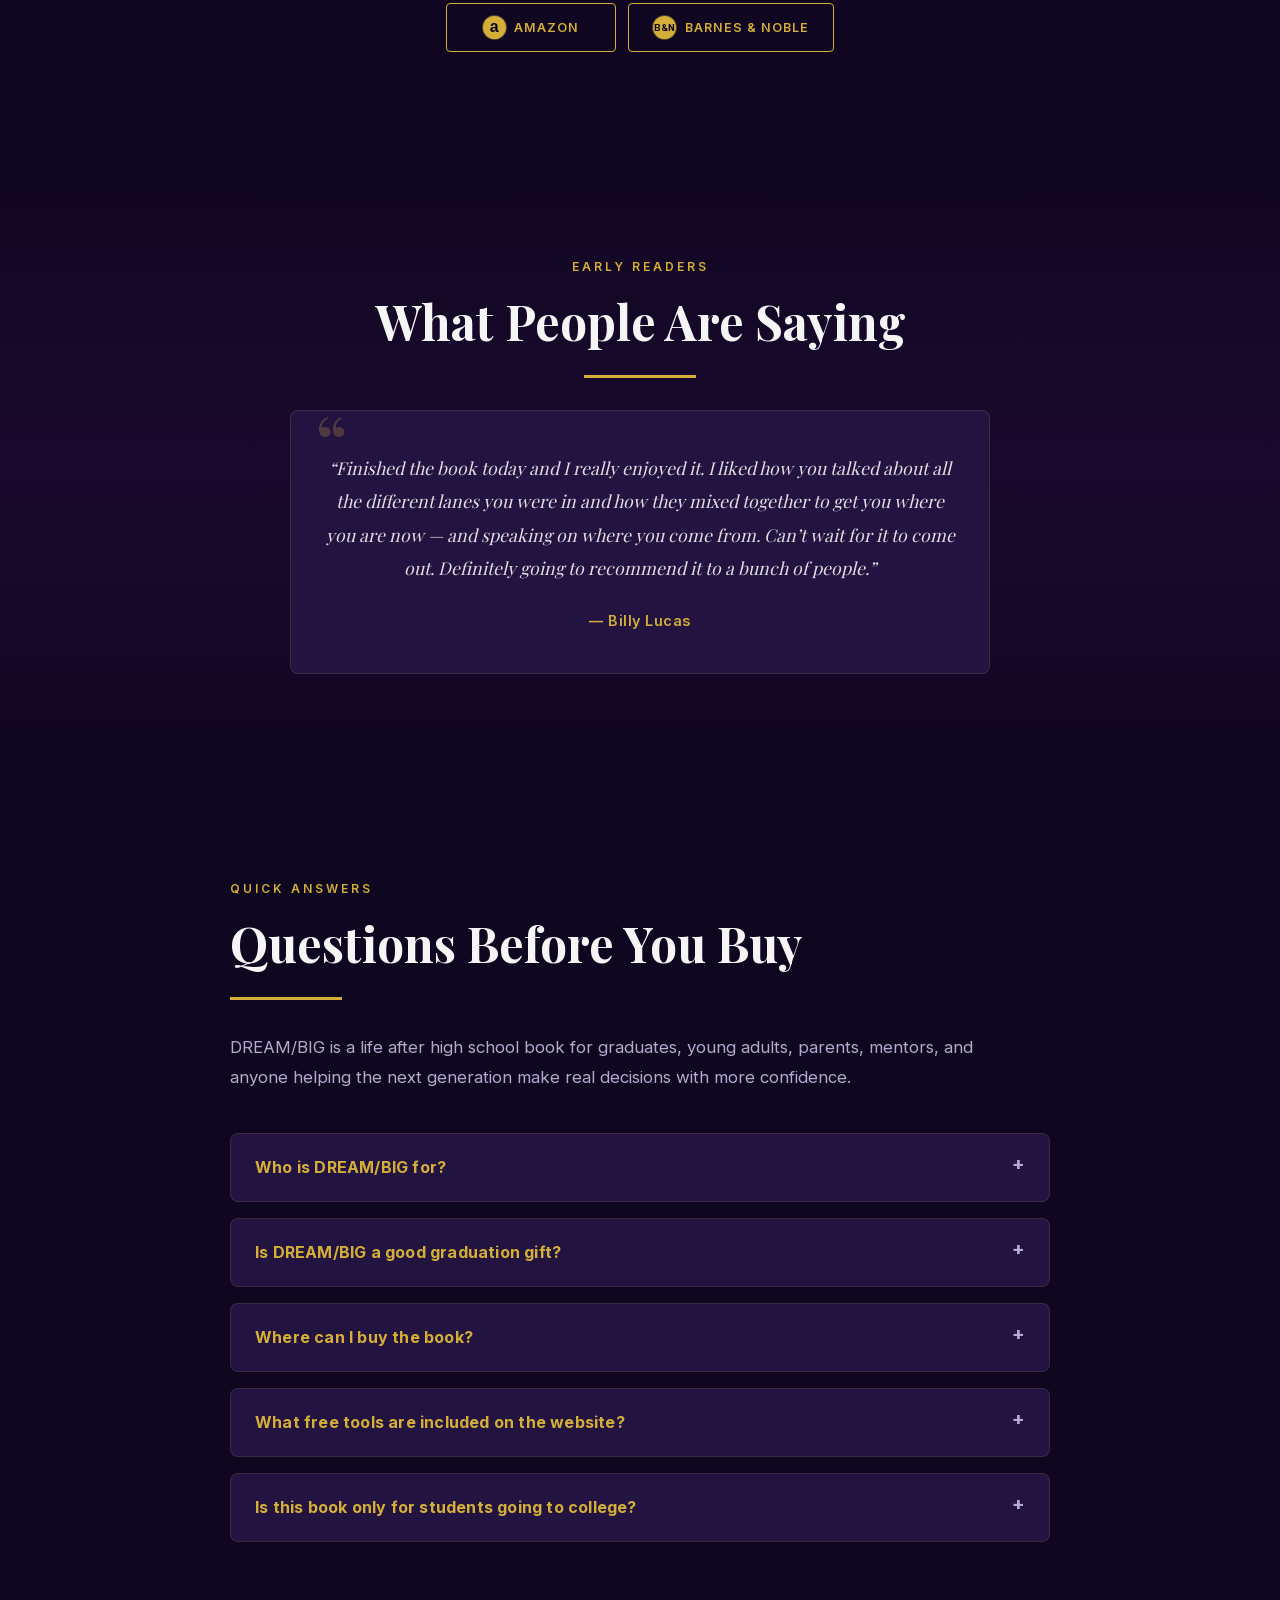
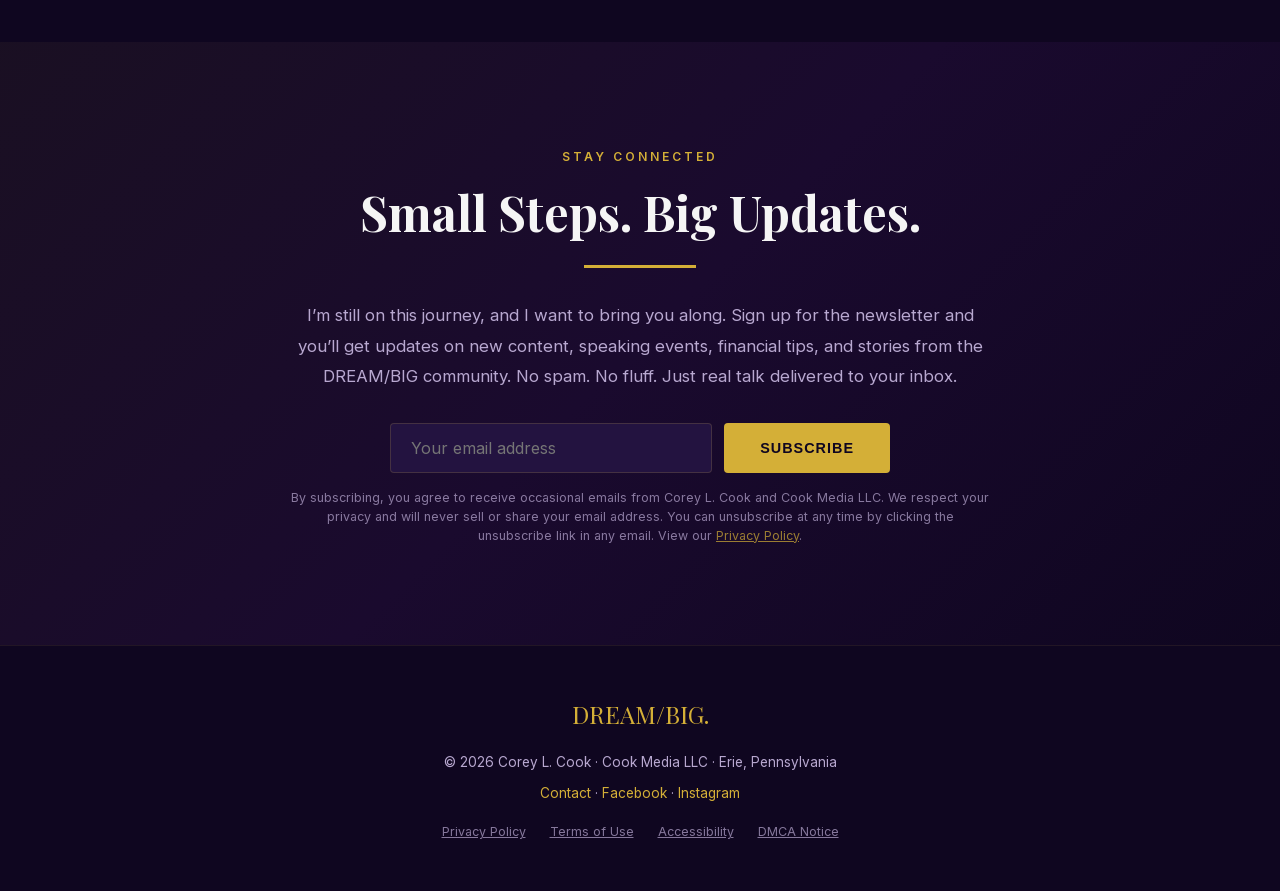
==== commit c7421924: "fix: complete launch readiness audit" ====
--- a/index.html
+++ b/index.html
@@ -10,10 +10,7 @@
   gtag('config', 'G-JGYNWJQC7G');
 </script>
 <!-- Vercel Web Analytics -->
-<script>
-  window.va = window.va || function () { (window.vaq = window.vaq || []).push(arguments); };
-</script>
-<script defer src="/_vercel/insights/script.js"></script>
+<script src="analytics.js" defer></script>
 <meta charset="UTF-8">
 <meta name="viewport" content="width=device-width, initial-scale=1.0">
 <title>DREAM/BIG Book — Life After High School Guide by Corey L. Cook</title>
@@ -39,9 +36,9 @@
 <link rel="icon" type="image/png" sizes="32x32" href="images/favicon-32.png">
 <link rel="icon" type="image/png" sizes="512x512" href="images/favicon-512.png">
 <link rel="apple-touch-icon" sizes="180x180" href="images/favicon-180.png">
-<link rel="preconnect" href="https://fonts.googleapis.com">
-<link rel="preconnect" href="https://fonts.gstatic.com" crossorigin>
-<link rel="stylesheet" href="https://fonts.googleapis.com/css2?family=Playfair+Display:wght@400;700;900&amp;family=Inter:wght@300;400;500;600;700&amp;display=swap">
+<link rel="preload" href="fonts/inter-latin.woff2" as="font" type="font/woff2" crossorigin>
+<link rel="preload" href="fonts/playfair-display-latin.woff2" as="font" type="font/woff2" crossorigin>
+<link rel="stylesheet" href="fonts.css">
 <link rel="stylesheet" href="assistant.css">
 <script src="assistant.js" defer></script>
 <style>
@@ -293,6 +290,7 @@
   .about-headshot img {
     width: 100%; height: 100%; object-fit: cover;
   }
+  .about-headshot picture { display: block; width: 100%; height: 100%; }
   .about-content { text-align: center; }
   .about-content .section-label, .about-content .section-title { text-align: center; }
   .about-content .divider { margin: 1.25rem auto 2rem; }
@@ -909,7 +907,7 @@
       <a href="companion.html" class="btn btn-outline">Start the Companion</a>
     </div>
     <p class="purchase-note">Best way to support the author. Ships through IngramSpark. Also available through major retailers.</p>
-    <div class="retailer-actions" aria-label="Retailer purchase options">
+    <div class="retailer-actions" role="group" aria-label="Retailer purchase options">
       <a href="https://www.amazon.com/Dream-Big-Father-Mentors-School/dp/B0H3WW14QK" class="btn btn-outline btn-retailer" target="_blank" rel="noopener" data-buy-link="amazon" data-buy-location="hero-retailer"><span class="retailer-mark retailer-mark-amazon" aria-hidden="true">a</span><span>Amazon</span></a>
       <a href="https://www.barnesandnoble.com/w/dream-big-corey-l-cook/1149965008?ean=9798234036643" class="btn btn-outline btn-retailer" target="_blank" rel="noopener" data-buy-link="barnes-noble" data-buy-location="hero-retailer"><span class="retailer-mark retailer-mark-bn" aria-hidden="true">B&amp;N</span><span>Barnes &amp; Noble</span></a>
     </div>
@@ -925,7 +923,7 @@
       <div class="divider"></div>
       <p class="section-text">The book gives you the framework. These companion tools help you turn it into action. Start with one chapter, one decision, or one money question. Your work stays on your device unless you choose to ask the coach.</p>
     </div>
-    <div class="companion-paths" aria-label="Ways to use the DREAM/BIG companion">
+    <nav class="companion-paths" aria-label="Ways to use the DREAM/BIG companion">
       <a class="companion-path" href="companion.html">
         <span class="companion-path-number">01</span>
         <span><strong>Chapter Companion</strong><span>Reflect on each DREAM/BIG principle and choose one practical next step.</span></span>
@@ -938,7 +936,7 @@
         <span class="companion-path-number">03</span>
         <span><strong>See Decisions Over Time</strong><span>Move the sliders to see how saving, credit, and debt choices can shape the future.</span></span>
       </a>
-    </div>
+    </nav>
   </div>
 </section>
 
@@ -949,7 +947,10 @@
       <p class="about-headline">&ldquo;You are the sum of your decisions.&rdquo;</p>
       <p class="about-headline-attr">&mdash; Corey Cook</p>
       <div class="about-headshot">
-        <img src="images/headshot.jpg" alt="Corey L. Cook - Author of DREAM/BIG" width="900" height="900" loading="lazy">
+        <picture>
+          <source srcset="images/headshot-480.webp" type="image/webp">
+          <img src="images/headshot.jpg" alt="Corey L. Cook - Author of DREAM/BIG" width="480" height="480" loading="lazy">
+        </picture>
       </div>
       <div class="about-content">
         <span class="section-label">About the Author</span>
@@ -960,9 +961,9 @@
         <p class="section-text" style="margin-top:1rem;">Corey is also the founder and CEO of Cook Media LLC, a media production company specializing in wedding photography and videography, live sound, and recently, book publishing. He serves on multiple boards, including the Greater Erie Economic Development Corporation, United Way of Erie County, and the Pennsylvania Council on Inclusive Procurement, to name a few. He is a drummer, pianist, and the creator of the DREAM/BIG book series&mdash;of which this is the first volume, followed by GROW/, LAUNCH/, and LEGACY/.</p>
         <p class="section-text" style="margin-top:1rem;">This book started as a graduation gift for his children&mdash;a way to pass down the lessons, mistakes, and hard-won wisdom he wished someone had laid out for him when he walked across the stage at 20 years old. But as he wrote, it became clear the message was bigger than his own family. DREAM/BIG is for every young person standing at the edge of adulthood, especially those from communities where the roadmap isn&rsquo;t always clear.</p>
         <div class="about-stats">
-          <div class="stat"><div class="stat-number" data-stat-prefix="$" data-stat-value="150" data-stat-suffix="M" aria-label="$150 million">$150M</div><div class="stat-label">Development Portfolio</div></div>
-          <div class="stat"><div class="stat-number" data-stat-value="16" data-stat-suffix="+" aria-label="16 plus years">16+</div><div class="stat-label">Years at UPS</div></div>
-          <div class="stat"><div class="stat-number" data-stat-value="20" data-stat-suffix="+" aria-label="20 plus years mentoring young people">20+</div><div class="stat-label">Years Mentoring Young People</div></div>
+          <div class="stat"><div class="stat-number" data-stat-prefix="$" data-stat-value="150" data-stat-suffix="M">$150M</div><div class="stat-label">Development Portfolio</div></div>
+          <div class="stat"><div class="stat-number" data-stat-value="16" data-stat-suffix="+">16+</div><div class="stat-label">Years at UPS</div></div>
+          <div class="stat"><div class="stat-number" data-stat-value="20" data-stat-suffix="+">20+</div><div class="stat-label">Years Mentoring Young People</div></div>
           <div class="stat"><div class="stat-number stat-wordmark">Good Morning<br>America</div><div class="stat-label">Featured On</div></div>
         </div>
       </div>
@@ -1057,7 +1058,7 @@
     <div style="text-align:center; margin-top:3rem;">
       <a href="https://shop.ingramspark.com/b/084?params=auYcam1uPTDm9D041XR3ygueD2kILv5ChfIouqtAr0y" class="btn btn-gold" target="_blank" rel="noopener" data-buy-link="ingram" data-buy-location="book-section">Buy Direct</a>
       <p class="purchase-note">Best way to support the author. Ships through IngramSpark. Also available through major retailers.</p>
-      <div class="retailer-actions" aria-label="Retailer purchase options">
+      <div class="retailer-actions" role="group" aria-label="Retailer purchase options">
         <a href="https://www.amazon.com/Dream-Big-Father-Mentors-School/dp/B0H3WW14QK" class="btn btn-outline btn-retailer" target="_blank" rel="noopener" data-buy-link="amazon" data-buy-location="book-section-retailer"><span class="retailer-mark retailer-mark-amazon" aria-hidden="true">a</span><span>Amazon</span></a>
         <a href="https://www.barnesandnoble.com/w/dream-big-corey-l-cook/1149965008?ean=9798234036643" class="btn btn-outline btn-retailer" target="_blank" rel="noopener" data-buy-link="barnes-noble" data-buy-location="book-section-retailer"><span class="retailer-mark retailer-mark-bn" aria-hidden="true">B&amp;N</span><span>Barnes &amp; Noble</span></a>
       </div>
@@ -1356,6 +1357,15 @@
     document.querySelectorAll('.legal-overlay.active').forEach(function(el) {
       closeLegal(el.id.replace('legal-', ''));
     });
+    var links = document.querySelector('.nav-links');
+    var toggle = document.querySelector('.nav-toggle');
+    if (links && links.classList.contains('open')) {
+      links.classList.remove('open');
+      if (toggle) {
+        toggle.setAttribute('aria-expanded', 'false');
+        toggle.focus();
+      }
+    }
   }
   if (e.key === 'Tab') {
     var activeOverlay = document.querySelector('.legal-overlay.active');
--- a/fonts.css
+++ b/fonts.css
@@ -0,0 +1,15 @@
+@font-face {
+  font-family: 'Inter';
+  font-style: normal;
+  font-weight: 300 700;
+  font-display: swap;
+  src: url('fonts/inter-latin.woff2') format('woff2');
+}
+
+@font-face {
+  font-family: 'Playfair Display';
+  font-style: normal;
+  font-weight: 400 900;
+  font-display: swap;
+  src: url('fonts/playfair-display-latin.woff2') format('woff2');
+}
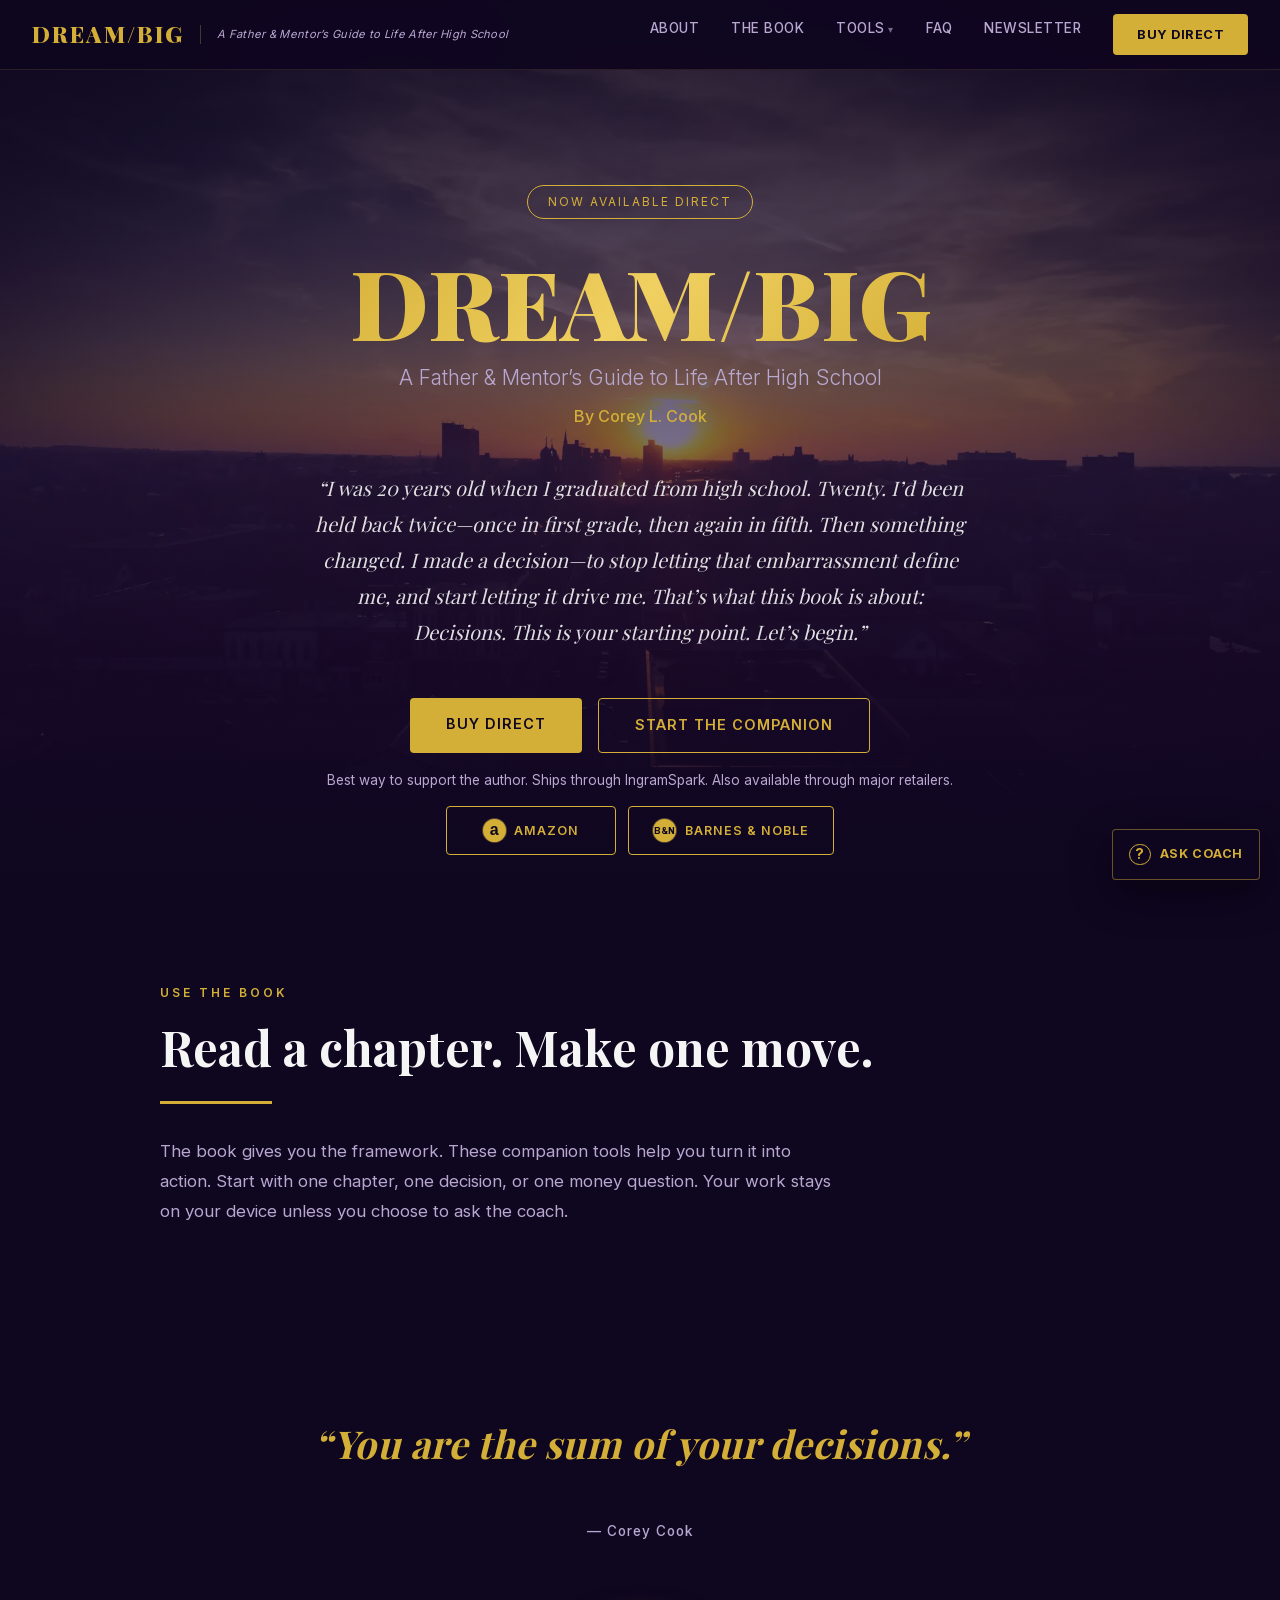
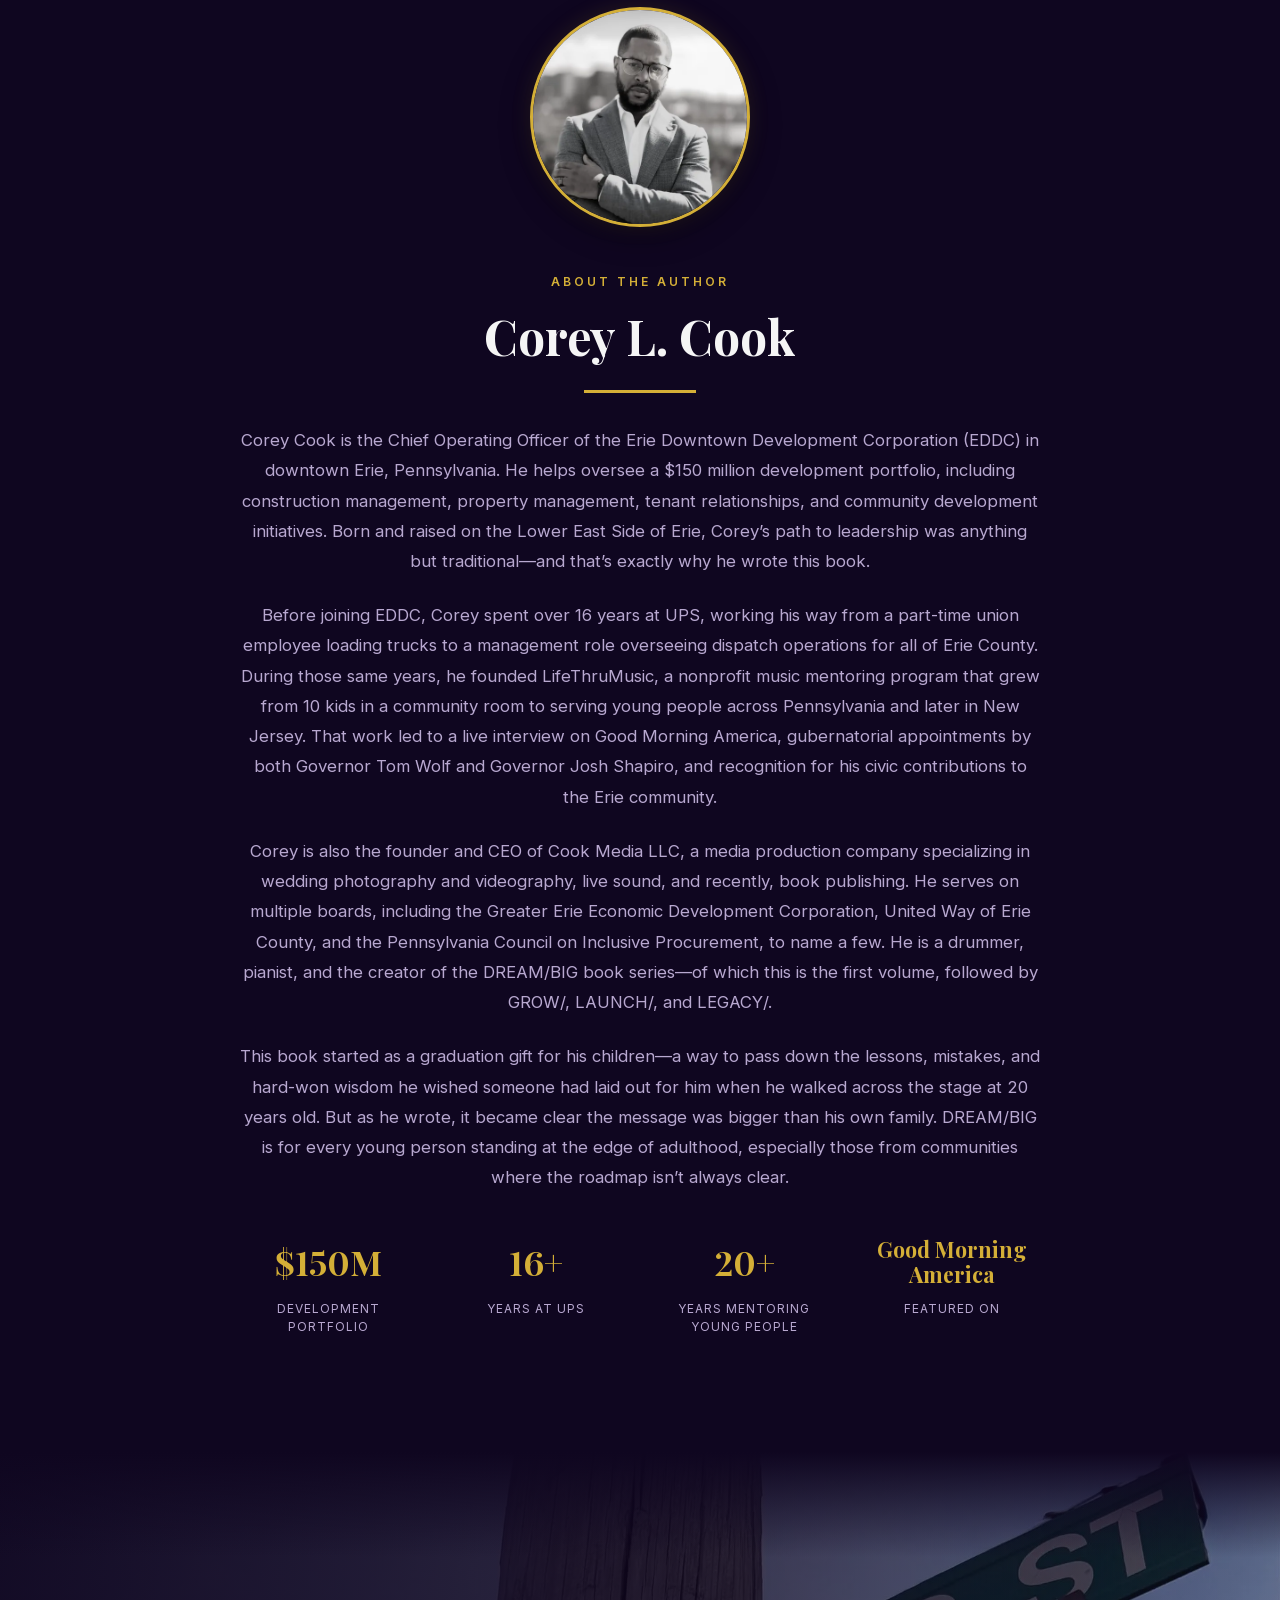
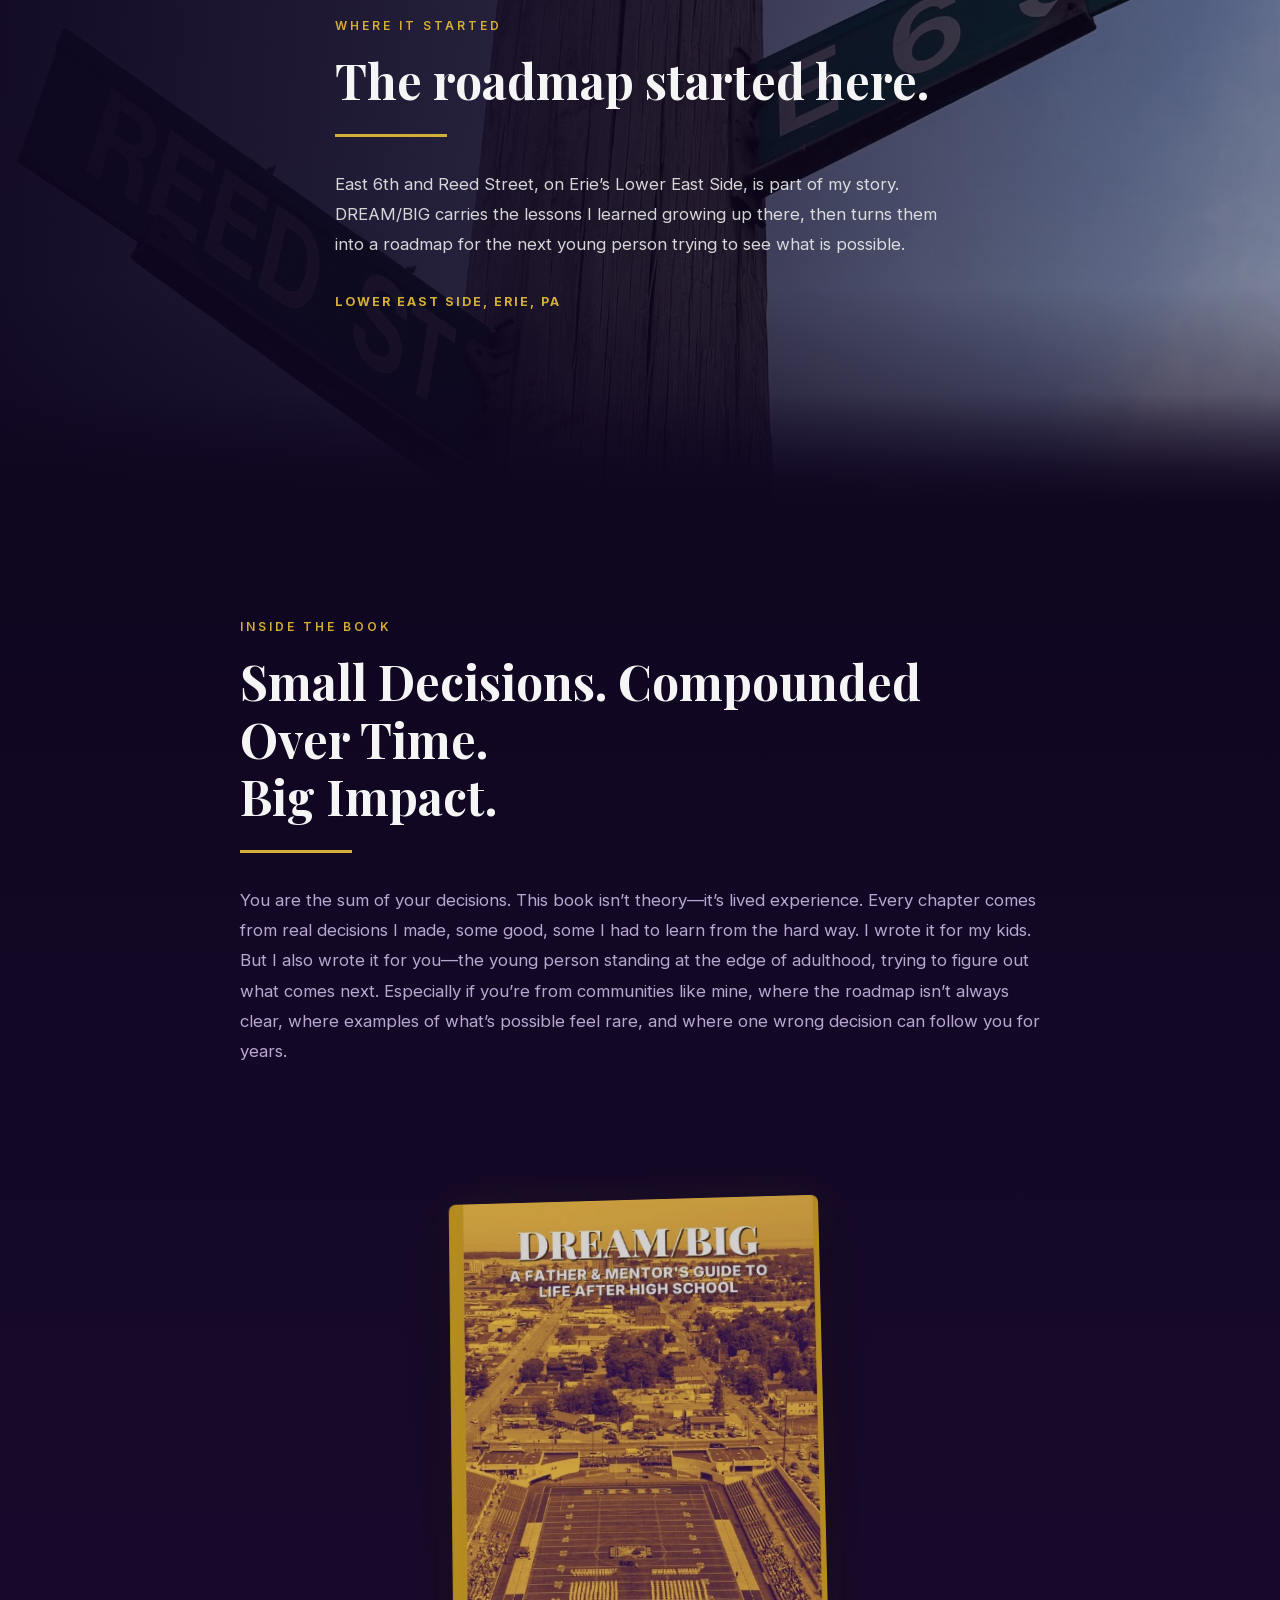
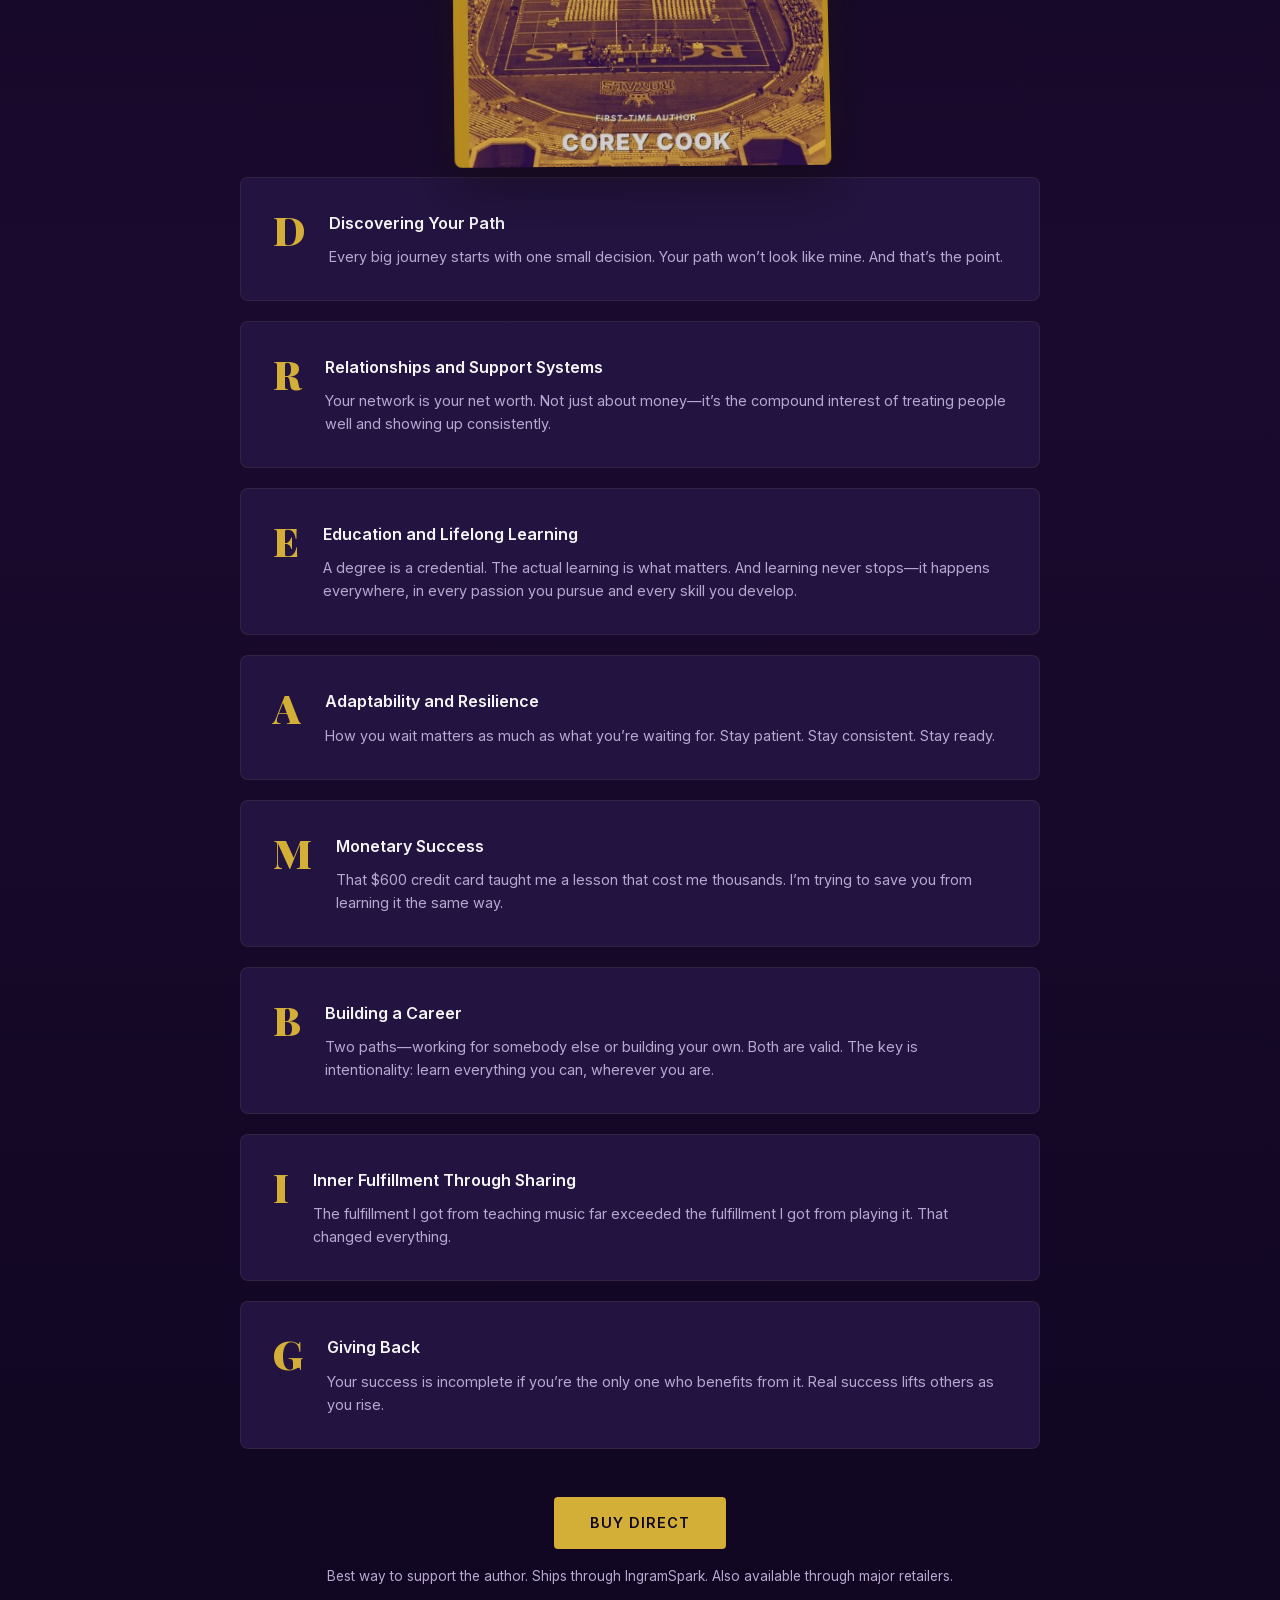
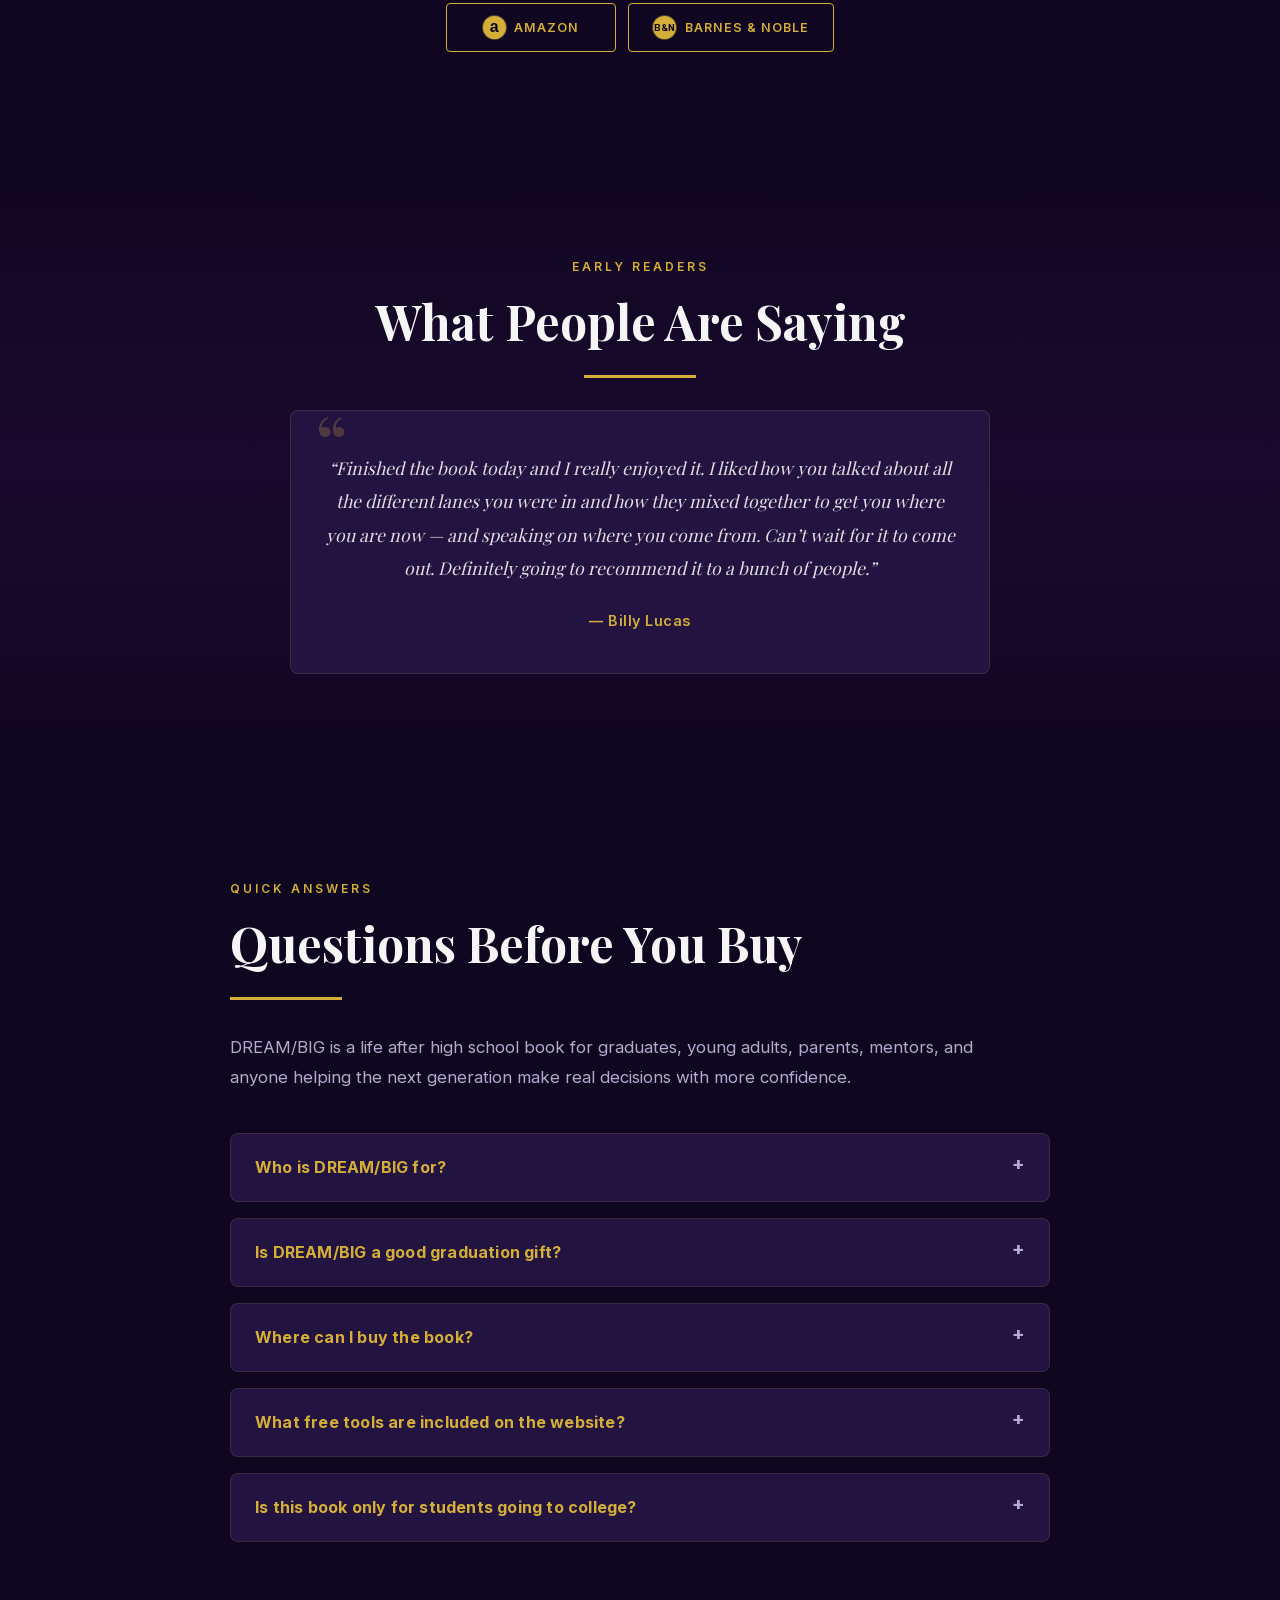
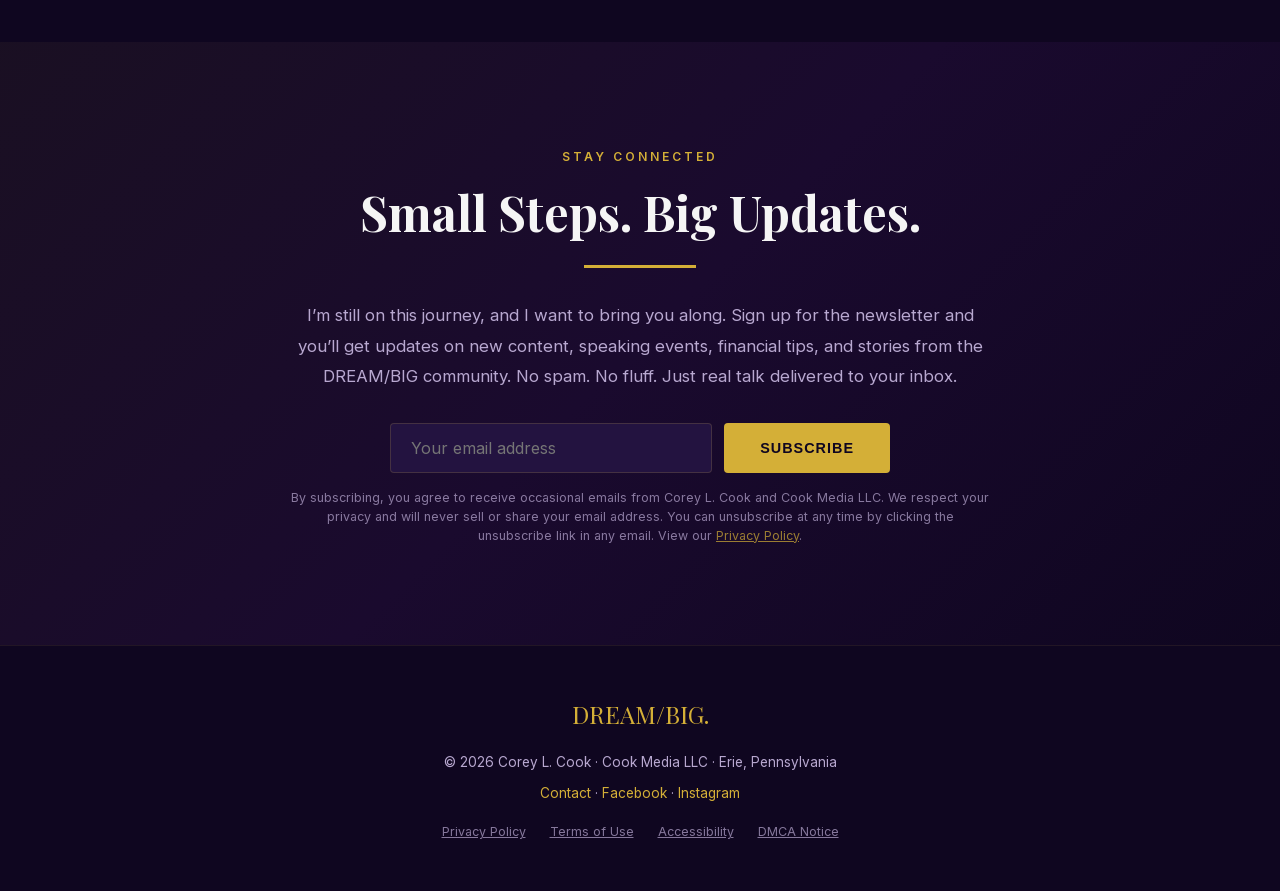
==== commit cb36db3d: "fix: remove companion shortcut strip" ====
--- a/index.html
+++ b/index.html
@@ -69,7 +69,7 @@
   }
 
   /* NAV */
-  nav {
+  .site-nav {
     position: fixed; top: 0; left: 0; right: 0; z-index: 100;
     background: rgba(15,6,32,0.95); backdrop-filter: blur(20px);
     border-bottom: 1px solid rgba(201,168,76,0.15);
@@ -207,43 +207,6 @@
   .companion-start .container { max-width: 960px; }
   .companion-start-heading { max-width: 760px; }
   .companion-start-heading .section-text { max-width: 680px; }
-  .companion-paths {
-    display: grid;
-    grid-template-columns: repeat(3, minmax(0, 1fr));
-    gap: 1.5rem;
-    margin-top: 2.75rem;
-  }
-  .companion-path {
-    display: grid;
-    grid-template-columns: auto 1fr;
-    gap: 0.9rem;
-    min-height: 150px;
-    padding: 1.35rem 0.25rem 1rem;
-    border-top: 1px solid rgba(201,168,76,0.55);
-    color: var(--text);
-    text-decoration: none;
-    transition: border-color 0.2s, transform 0.2s;
-  }
-  .companion-path:hover { border-color: var(--gold-light); transform: translateY(-3px); }
-  .companion-path-number {
-    color: var(--gold);
-    font: 700 0.72rem/1 'Inter', sans-serif;
-    letter-spacing: 1px;
-    padding-top: 0.3rem;
-  }
-  .companion-path strong {
-    display: block;
-    color: var(--gold-light);
-    font: 700 1.15rem/1.25 'Playfair Display', serif;
-    margin-bottom: 0.55rem;
-  }
-  .companion-path span:last-child {
-    display: block;
-    color: var(--text-muted);
-    font-size: 0.88rem;
-    line-height: 1.65;
-  }
-
   /* SECTIONS */
   section { padding: 100px 2rem; }
   .container { max-width: 800px; margin: 0 auto; }
@@ -659,9 +622,6 @@
 
     /* Companion start */
     .companion-start { padding-top: 56px; padding-bottom: 60px; }
-    .companion-paths { grid-template-columns: 1fr; gap: 0.4rem; margin-top: 2rem; }
-    .companion-path { min-height: 0; padding: 1.15rem 0; }
-
     /* About */
     .about-headshot { width: 160px; height: 160px; }
     .about-headline { font-size: 1.3rem; }
@@ -698,7 +658,7 @@
 
   /* RESPONSIVE — SMALL PHONE */
   @media (max-width: 380px) {
-    nav { padding: 0 1rem; }
+    .site-nav { padding: 0 1rem; }
     .nav-logo { font-size: 1.2rem; }
     section { padding: 50px 1rem; }
     .hero { padding: 115px 1rem 45px; }
@@ -867,7 +827,7 @@
 <a href="#main" class="skip-link">Skip to content</a>
 
 <!-- NAV -->
-<nav aria-label="Main">
+<nav class="site-nav" aria-label="Main">
   <a href="#" class="nav-brand">
     <span class="nav-logo">DREAM/BIG</span>
     <span class="nav-subtitle">A Father &amp; Mentor&rsquo;s Guide to Life After High School</span>
@@ -923,20 +883,6 @@
       <div class="divider"></div>
       <p class="section-text">The book gives you the framework. These companion tools help you turn it into action. Start with one chapter, one decision, or one money question. Your work stays on your device unless you choose to ask the coach.</p>
     </div>
-    <nav class="companion-paths" aria-label="Ways to use the DREAM/BIG companion">
-      <a class="companion-path" href="companion.html">
-        <span class="companion-path-number">01</span>
-        <span><strong>Chapter Companion</strong><span>Reflect on each DREAM/BIG principle and choose one practical next step.</span></span>
-      </a>
-      <a class="companion-path" href="first-money-moves.html">
-        <span class="companion-path-number">02</span>
-        <span><strong>First Money Moves</strong><span>Decode a paycheck, build a starter emergency fund, and check a student loan.</span></span>
-      </a>
-      <a class="companion-path" href="visualizer.html">
-        <span class="companion-path-number">03</span>
-        <span><strong>See Decisions Over Time</strong><span>Move the sliders to see how saving, credit, and debt choices can shape the future.</span></span>
-      </a>
-    </nav>
   </div>
 </section>
 
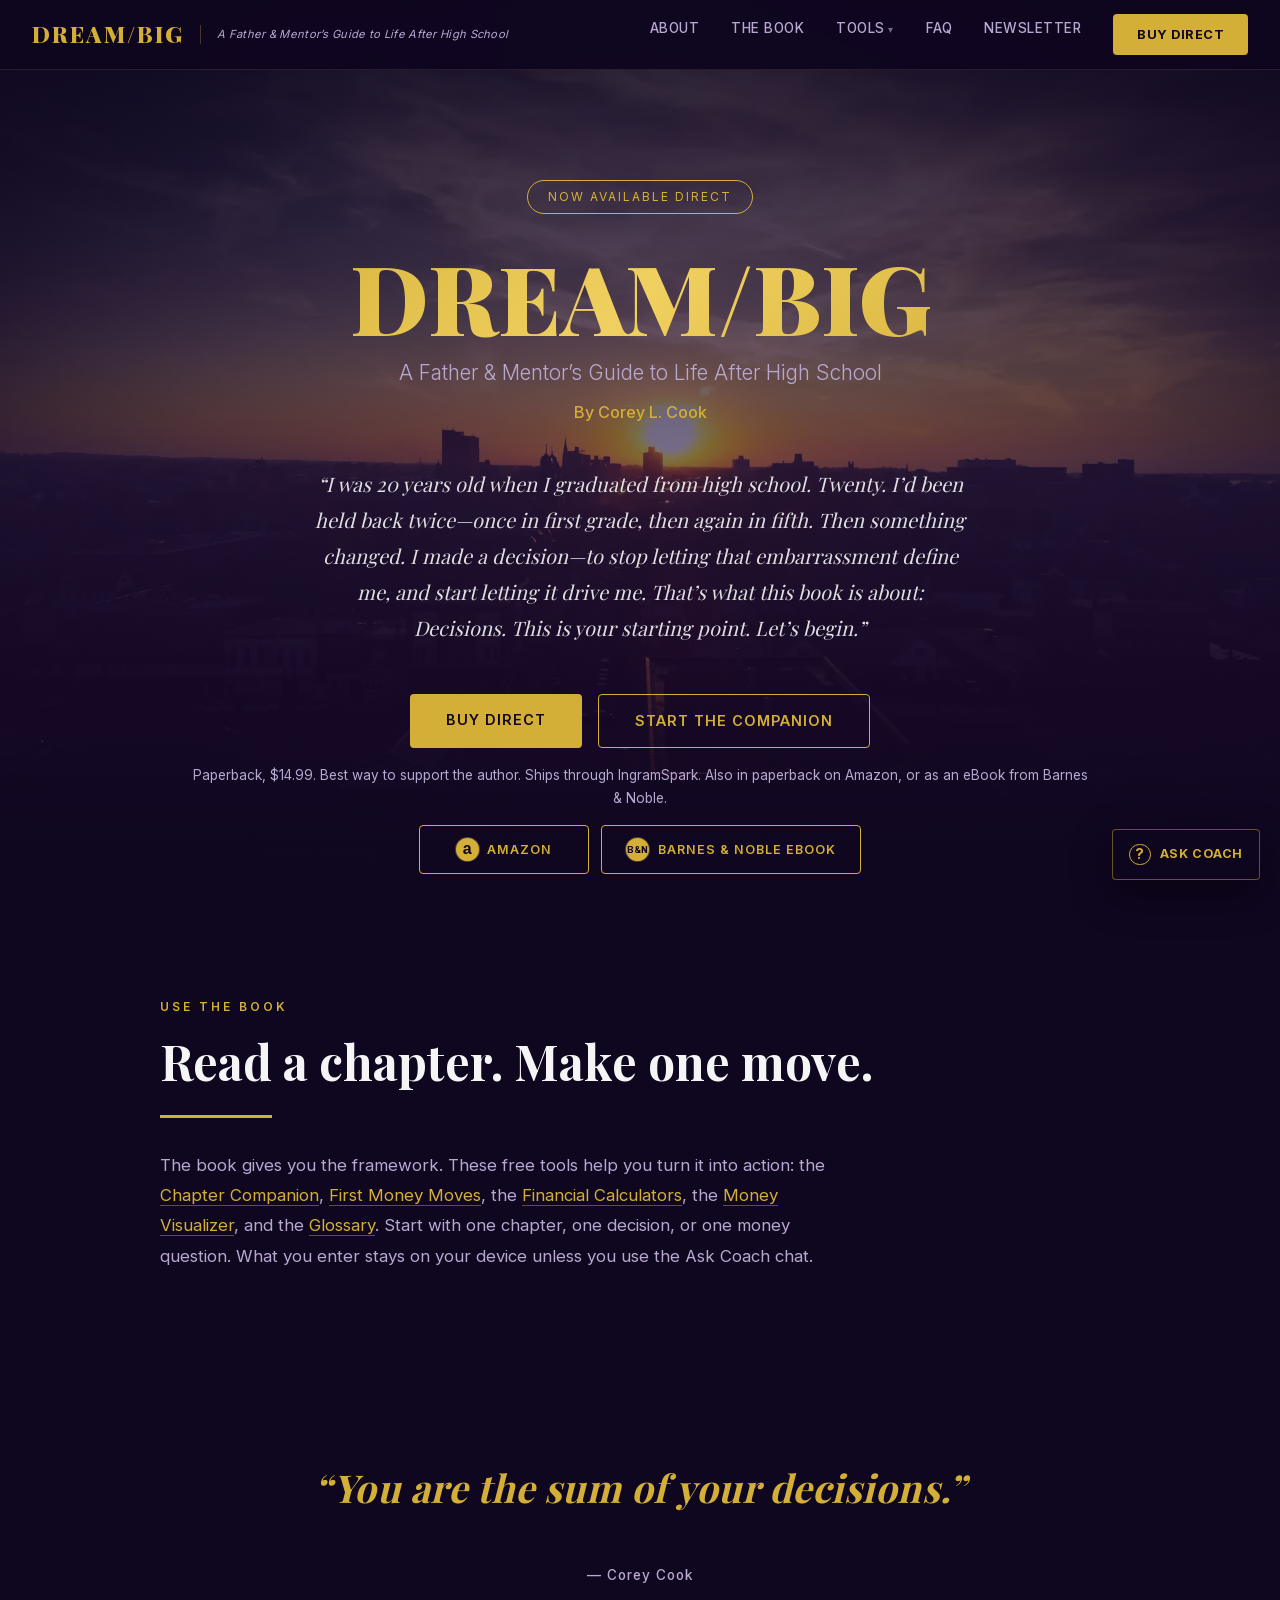
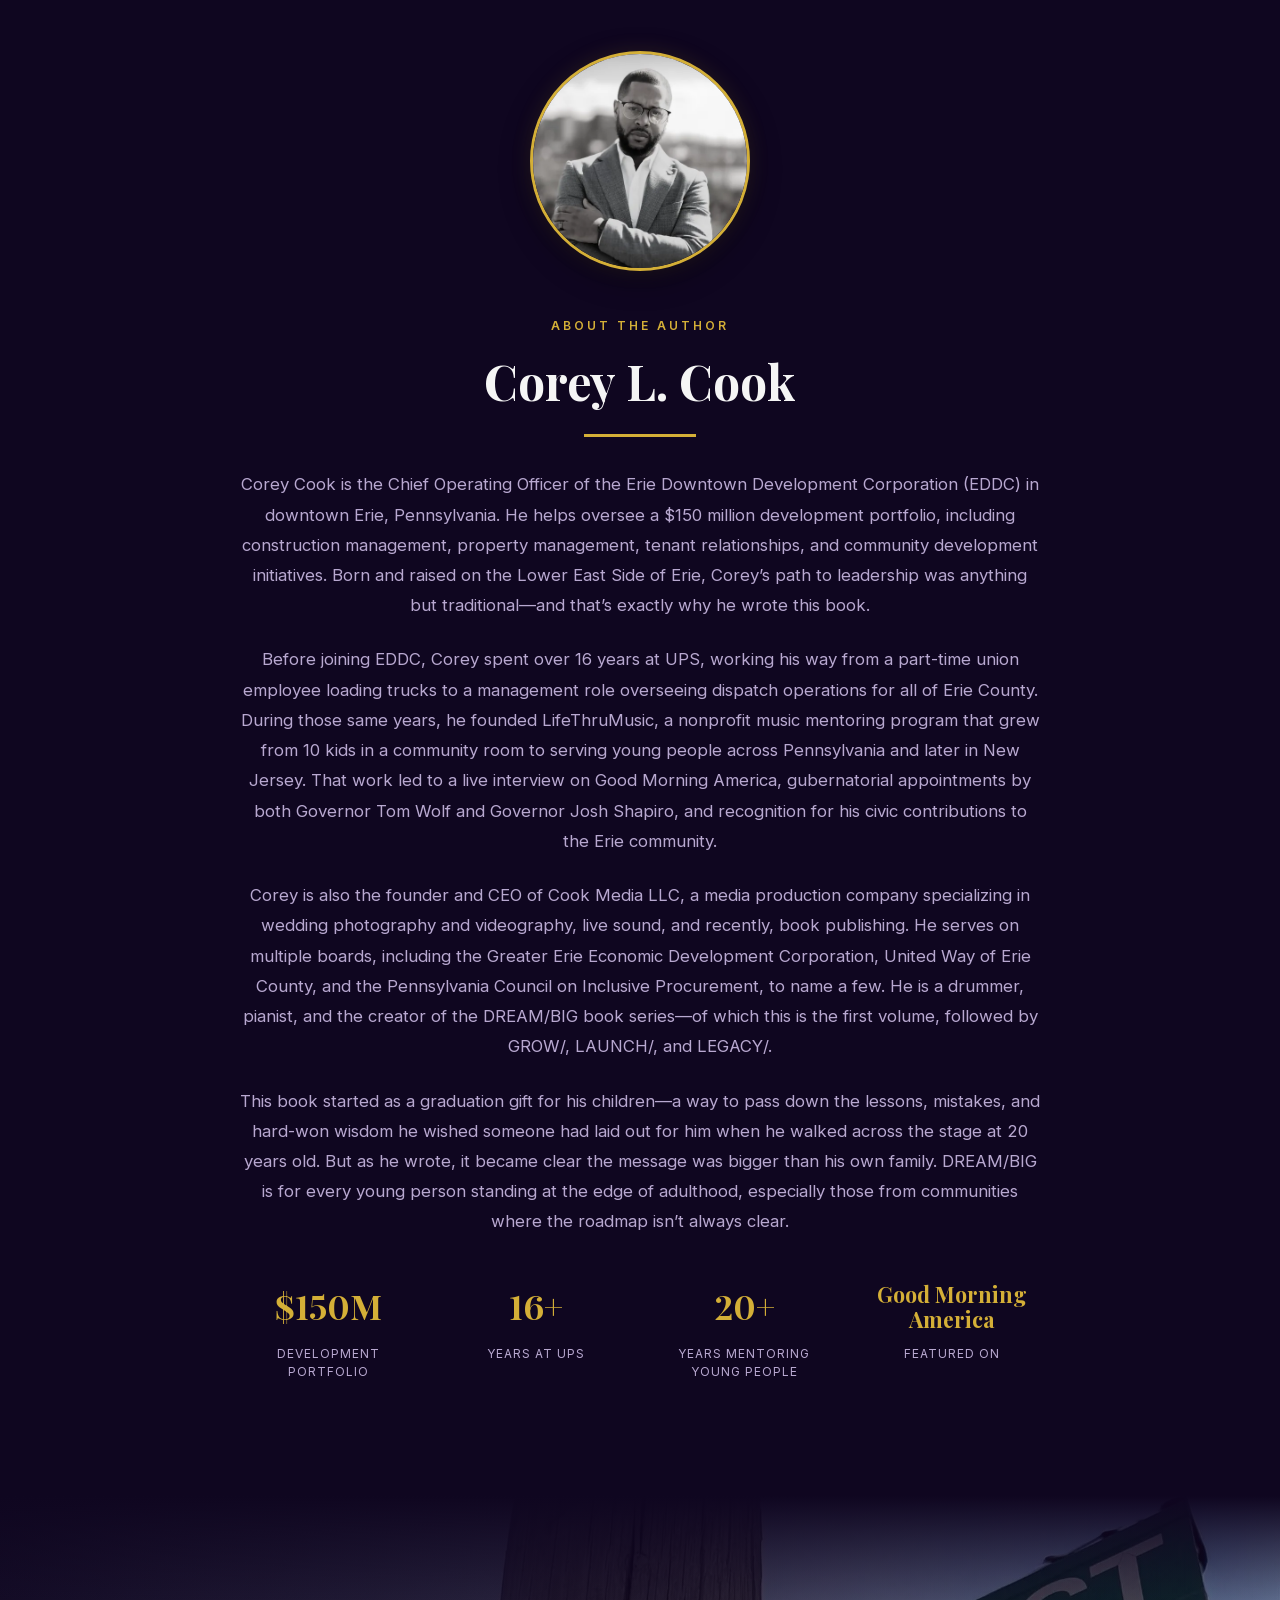
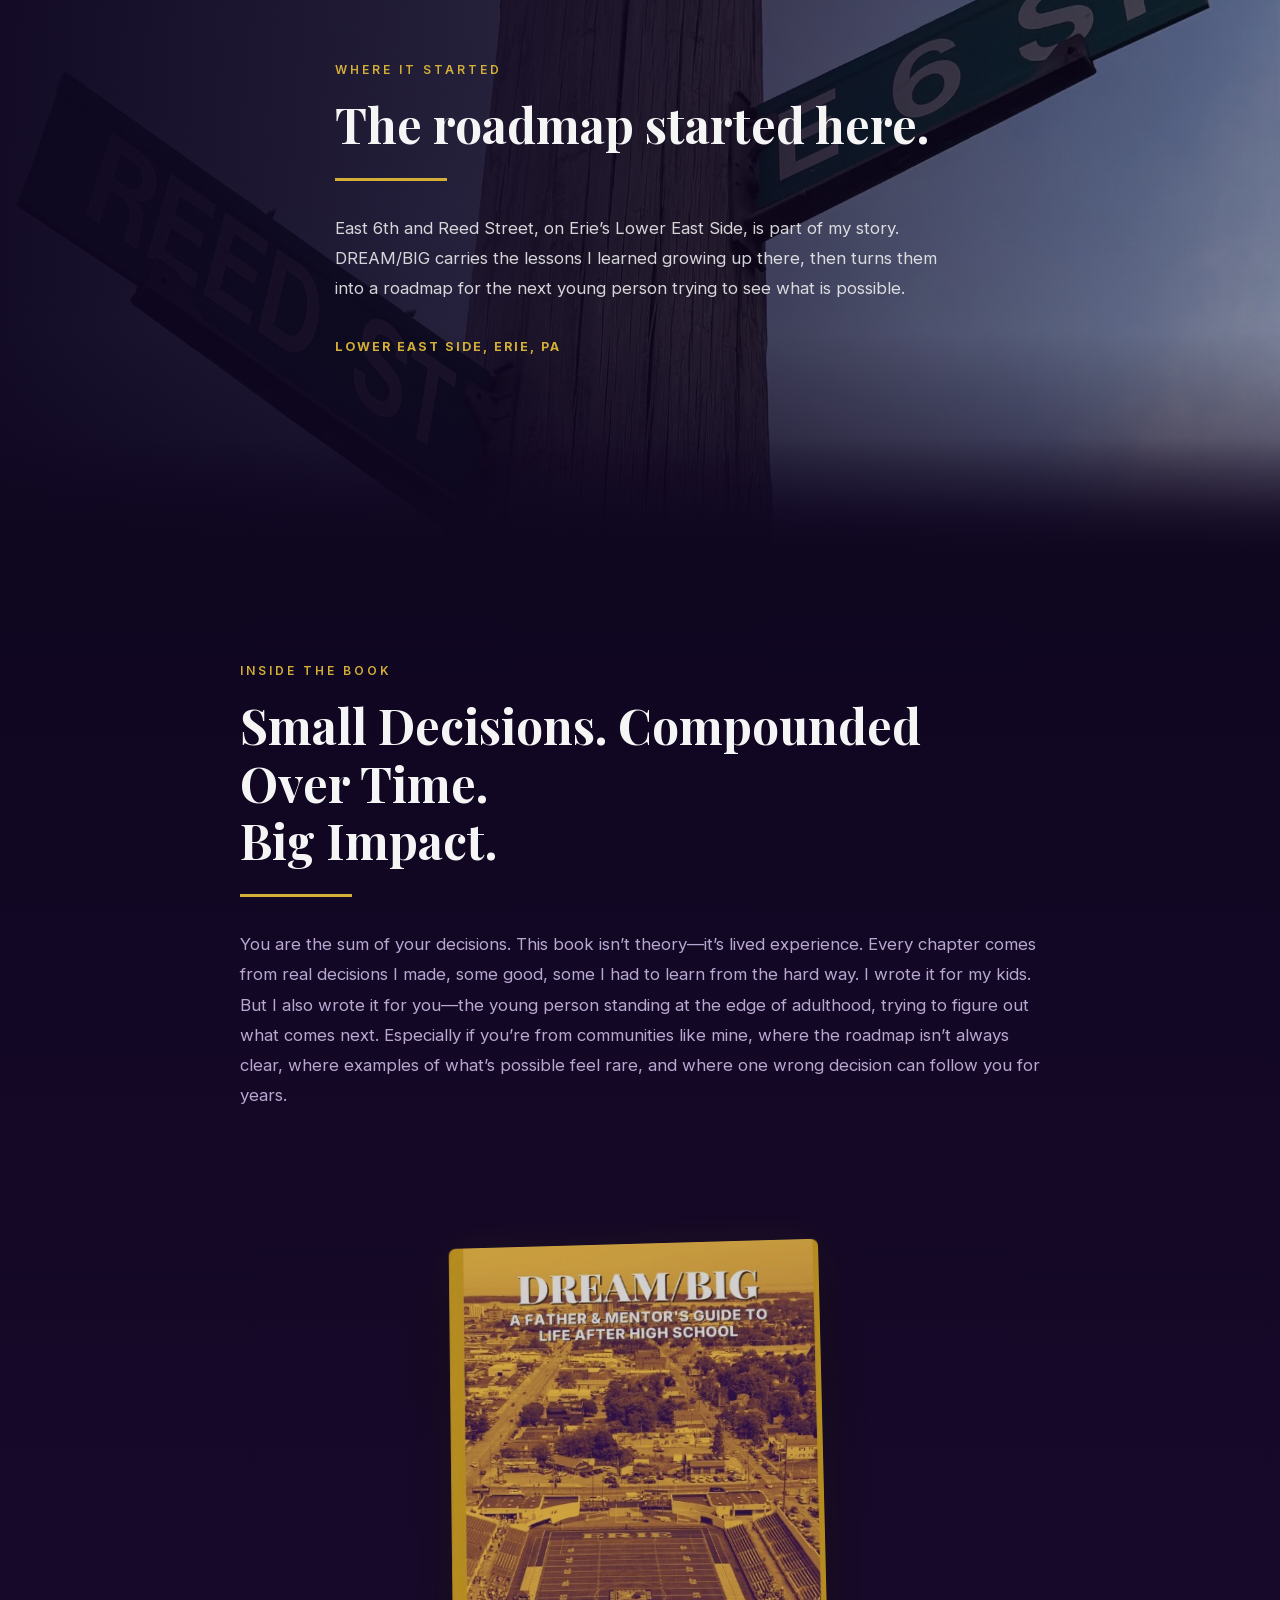
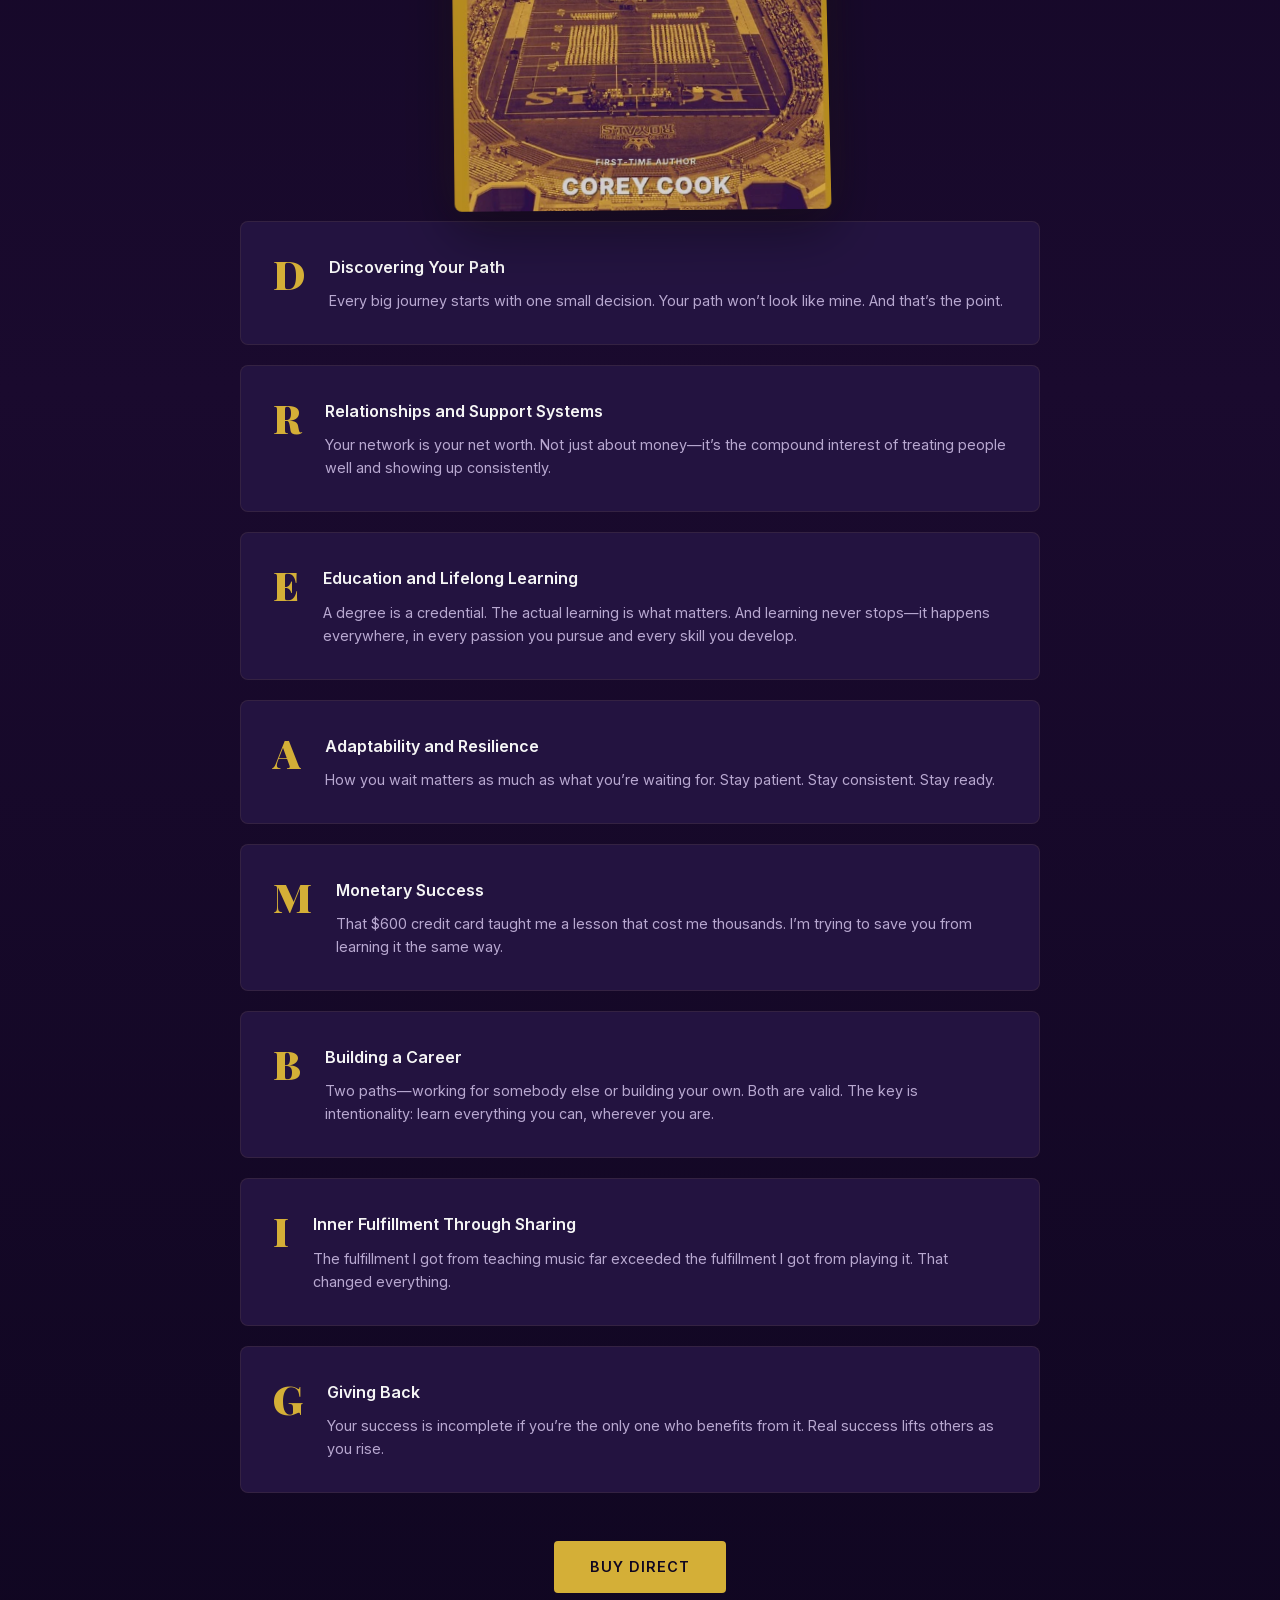
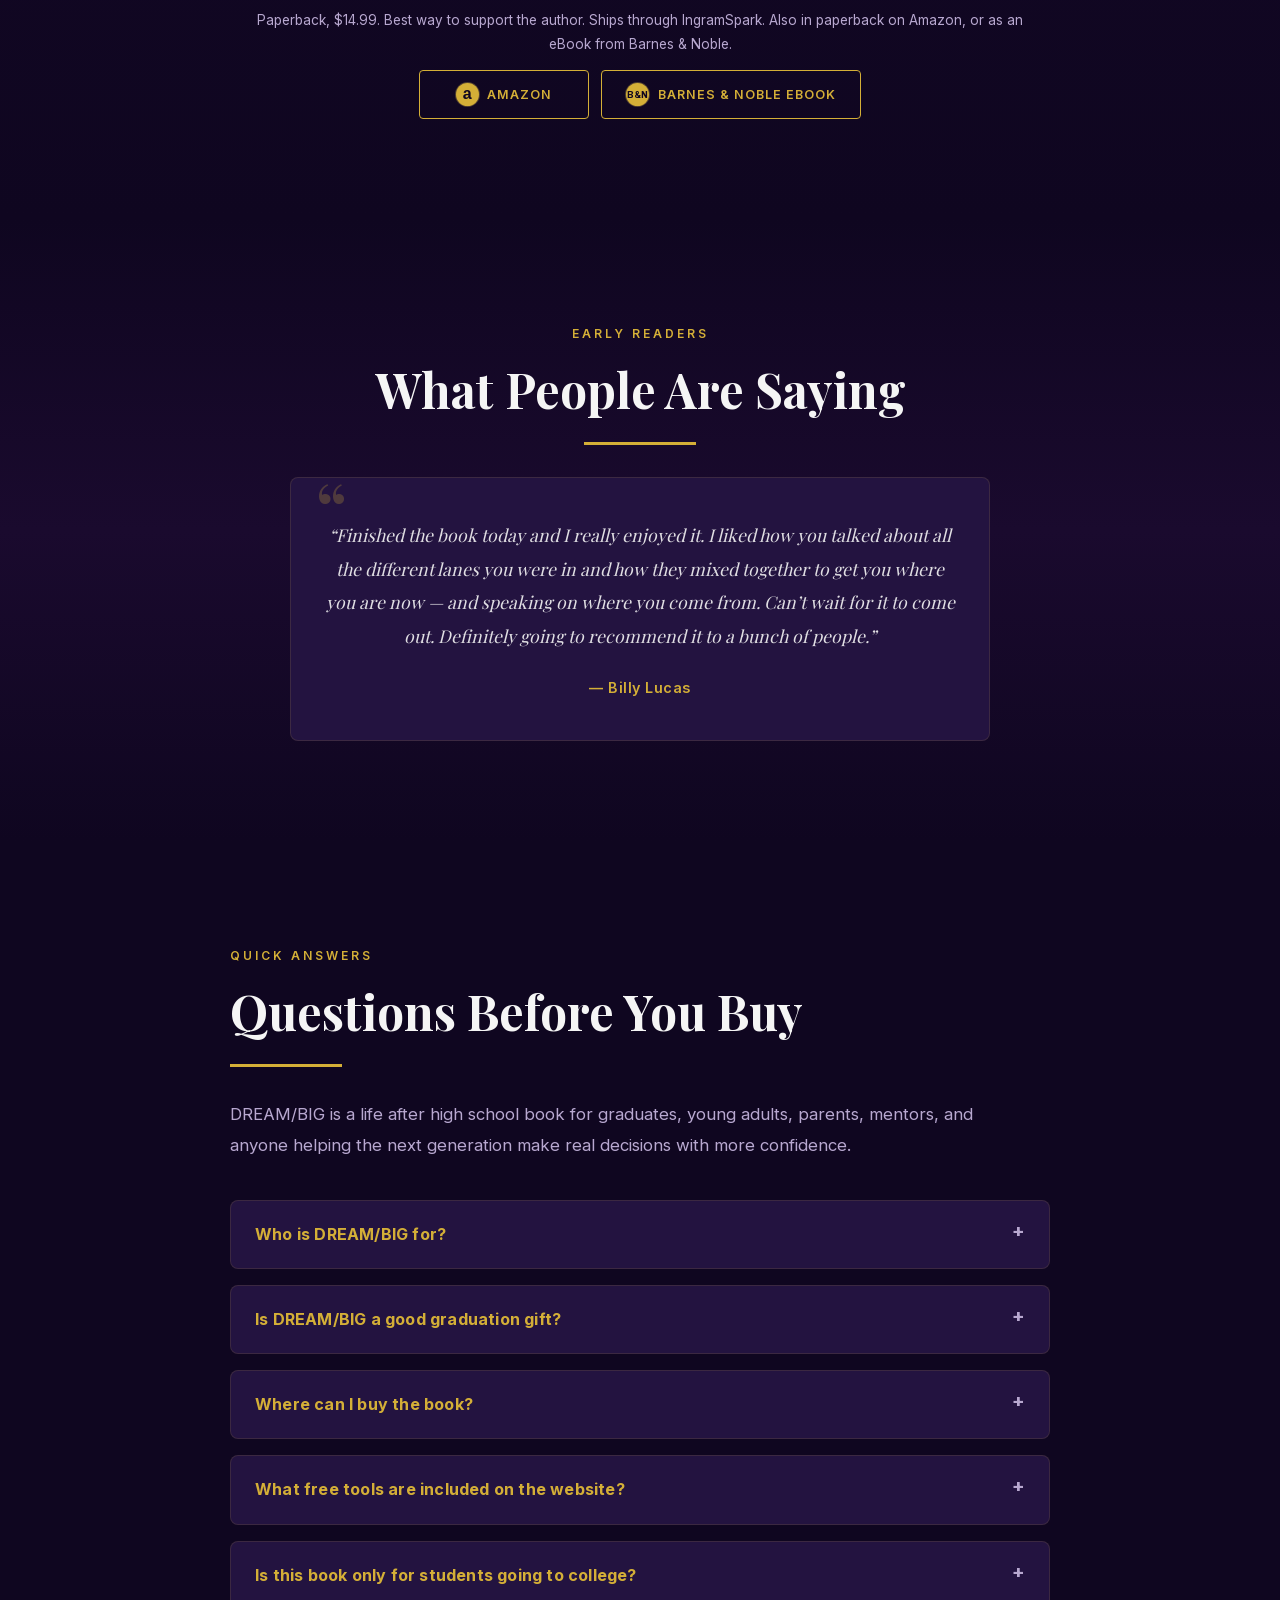
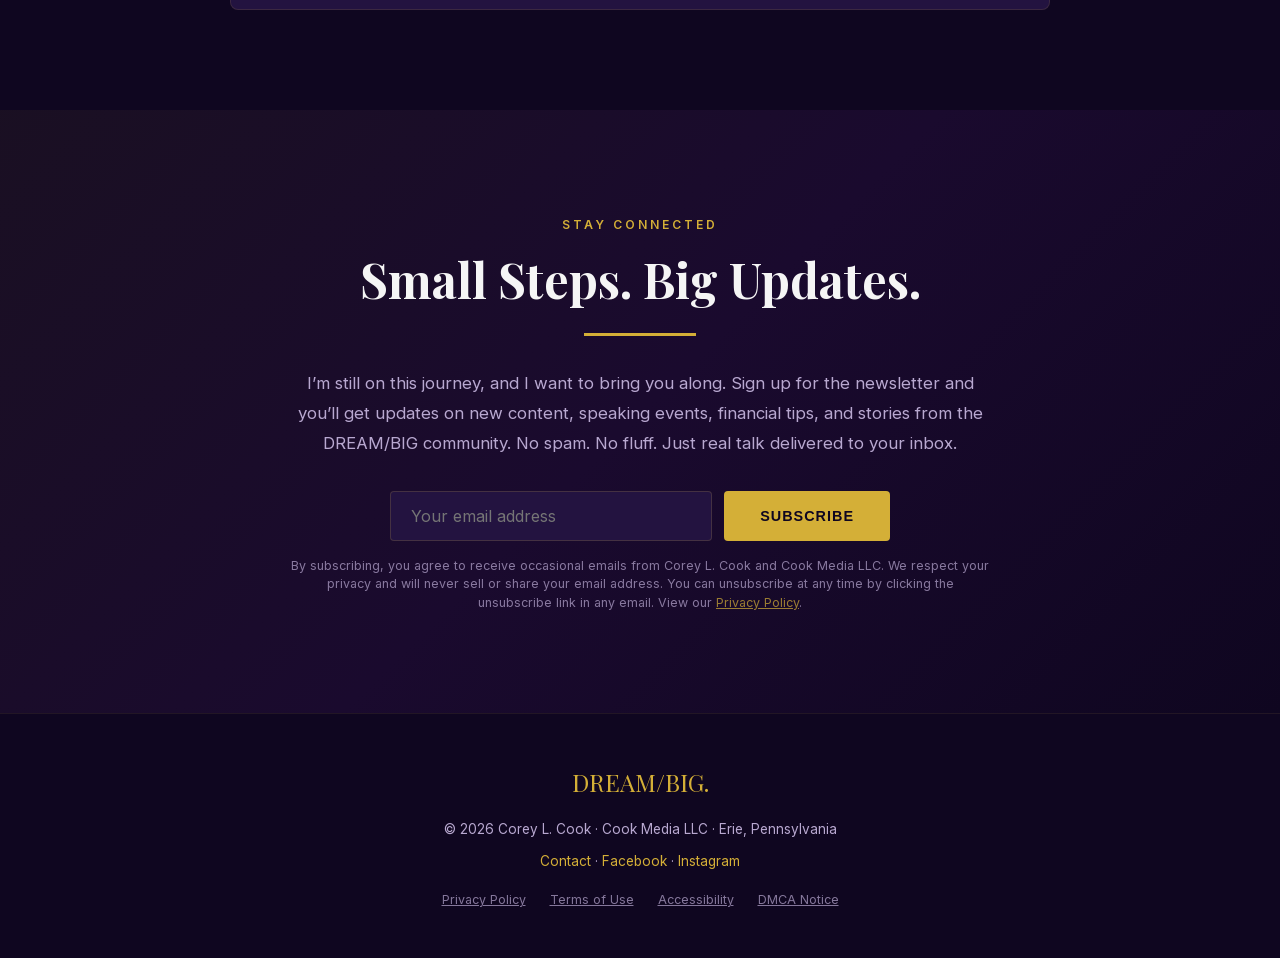
==== commit afddee17: "fix: site coherence review follow-ups - Homepage "Use the Book" section links the five tools it desc" ====
--- a/index.html
+++ b/index.html
@@ -207,6 +207,10 @@
   .companion-start .container { max-width: 960px; }
   .companion-start-heading { max-width: 760px; }
   .companion-start-heading .section-text { max-width: 680px; }
+  .companion-start-heading .section-text a,
+  .faq-item p a { color: var(--gold); text-decoration: none; border-bottom: 1px solid rgba(201,168,76,0.45); }
+  .companion-start-heading .section-text a:hover,
+  .faq-item p a:hover { color: var(--gold-light); border-bottom-color: var(--gold-light); }
   /* SECTIONS */
   section { padding: 100px 2rem; }
   .container { max-width: 800px; margin: 0 auto; }
@@ -714,7 +718,7 @@
       "image": "https://www.lifeafterhighschoolbook.com/images/book-cover.jpg",
       "url": "https://www.lifeafterhighschoolbook.com/",
       "sameAs": [
-        "https://www.barnesandnoble.com/w/dream-big-corey-l-cook/1149965008?ean=9798234036643",
+        "https://www.barnesandnoble.com/w/dream-big-corey-l-cook/1149965008?ean=9798234036636",
         "https://www.amazon.com/Dream-Big-Father-Mentors-School/dp/B0H3WW14QK"
       ],
       "about": "financial literacy and life after high school",
@@ -798,7 +802,7 @@
           "name": "Where can I buy the book?",
           "acceptedAnswer": {
             "@type": "Answer",
-            "text": "The best way to support the author is to buy direct through IngramSpark. DREAM/BIG is also available through major outlets, including Barnes & Noble and Amazon."
+            "text": "The best way to support the author is to buy the paperback direct through IngramSpark. DREAM/BIG is also available in paperback on Amazon, and in paperback and eBook at Barnes & Noble."
           }
         },
         {
@@ -806,7 +810,7 @@
           "name": "What free tools are included on the website?",
           "acceptedAnswer": {
             "@type": "Answer",
-            "text": "The site includes a chapter-by-chapter companion, a First Money Moves guide, financial calculators, the DREAM/BIG Money Visualizer, and a plain-language financial literacy glossary. Readers can reflect on all eight DREAM/BIG principles, choose one next step, and practice real-world money decisions."
+            "text": "Start with the Chapter Companion to reflect on any of the eight DREAM/BIG principles and choose one next step. The site also includes First Money Moves, the Financial Calculators, the Money Visualizer, and a plain-language Glossary. The optional Ask Coach chat can answer questions about any of them."
           }
         },
         {
@@ -842,7 +846,7 @@
         <a href="companion.html">Chapter Companion</a>
         <a href="first-money-moves.html">First Money Moves</a>
         <a href="calculators.html">Calculators</a>
-        <a href="visualizer.html">Visualizer</a>
+        <a href="visualizer.html">Money Visualizer</a>
         <a href="glossary.html">Glossary</a>
       </div></div>
     </li>
@@ -866,10 +870,10 @@
       <a href="https://shop.ingramspark.com/b/084?params=auYcam1uPTDm9D041XR3ygueD2kILv5ChfIouqtAr0y" class="btn btn-gold" target="_blank" rel="noopener" data-buy-link="ingram" data-buy-location="hero">Buy Direct</a>
       <a href="companion.html" class="btn btn-outline">Start the Companion</a>
     </div>
-    <p class="purchase-note">Best way to support the author. Ships through IngramSpark. Also available through major retailers.</p>
+    <p class="purchase-note">Paperback, $14.99. Best way to support the author. Ships through IngramSpark. Also in paperback on Amazon, or as an eBook from Barnes &amp; Noble.</p>
     <div class="retailer-actions" role="group" aria-label="Retailer purchase options">
       <a href="https://www.amazon.com/Dream-Big-Father-Mentors-School/dp/B0H3WW14QK" class="btn btn-outline btn-retailer" target="_blank" rel="noopener" data-buy-link="amazon" data-buy-location="hero-retailer"><span class="retailer-mark retailer-mark-amazon" aria-hidden="true">a</span><span>Amazon</span></a>
-      <a href="https://www.barnesandnoble.com/w/dream-big-corey-l-cook/1149965008?ean=9798234036643" class="btn btn-outline btn-retailer" target="_blank" rel="noopener" data-buy-link="barnes-noble" data-buy-location="hero-retailer"><span class="retailer-mark retailer-mark-bn" aria-hidden="true">B&amp;N</span><span>Barnes &amp; Noble</span></a>
+      <a href="https://www.barnesandnoble.com/w/dream-big-corey-l-cook/1149965008?ean=9798234036643" class="btn btn-outline btn-retailer" target="_blank" rel="noopener" data-buy-link="barnes-noble" data-buy-location="hero-retailer"><span class="retailer-mark retailer-mark-bn" aria-hidden="true">B&amp;N</span><span>Barnes &amp; Noble eBook</span></a>
     </div>
   </div>
 </section>
@@ -881,7 +885,7 @@
       <span class="section-label">Use the Book</span>
       <h2 class="section-title">Read a chapter. Make one move.</h2>
       <div class="divider"></div>
-      <p class="section-text">The book gives you the framework. These companion tools help you turn it into action. Start with one chapter, one decision, or one money question. Your work stays on your device unless you choose to ask the coach.</p>
+      <p class="section-text">The book gives you the framework. These free tools help you turn it into action: the <a href="companion.html">Chapter Companion</a>, <a href="first-money-moves.html">First Money Moves</a>, the <a href="calculators.html">Financial Calculators</a>, the <a href="visualizer.html">Money Visualizer</a>, and the <a href="glossary.html">Glossary</a>. Start with one chapter, one decision, or one money question. What you enter stays on your device unless you use the Ask Coach chat.</p>
     </div>
   </div>
 </section>
@@ -1003,10 +1007,10 @@
 
     <div style="text-align:center; margin-top:3rem;">
       <a href="https://shop.ingramspark.com/b/084?params=auYcam1uPTDm9D041XR3ygueD2kILv5ChfIouqtAr0y" class="btn btn-gold" target="_blank" rel="noopener" data-buy-link="ingram" data-buy-location="book-section">Buy Direct</a>
-      <p class="purchase-note">Best way to support the author. Ships through IngramSpark. Also available through major retailers.</p>
+      <p class="purchase-note">Paperback, $14.99. Best way to support the author. Ships through IngramSpark. Also in paperback on Amazon, or as an eBook from Barnes &amp; Noble.</p>
       <div class="retailer-actions" role="group" aria-label="Retailer purchase options">
         <a href="https://www.amazon.com/Dream-Big-Father-Mentors-School/dp/B0H3WW14QK" class="btn btn-outline btn-retailer" target="_blank" rel="noopener" data-buy-link="amazon" data-buy-location="book-section-retailer"><span class="retailer-mark retailer-mark-amazon" aria-hidden="true">a</span><span>Amazon</span></a>
-        <a href="https://www.barnesandnoble.com/w/dream-big-corey-l-cook/1149965008?ean=9798234036643" class="btn btn-outline btn-retailer" target="_blank" rel="noopener" data-buy-link="barnes-noble" data-buy-location="book-section-retailer"><span class="retailer-mark retailer-mark-bn" aria-hidden="true">B&amp;N</span><span>Barnes &amp; Noble</span></a>
+        <a href="https://www.barnesandnoble.com/w/dream-big-corey-l-cook/1149965008?ean=9798234036643" class="btn btn-outline btn-retailer" target="_blank" rel="noopener" data-buy-link="barnes-noble" data-buy-location="book-section-retailer"><span class="retailer-mark retailer-mark-bn" aria-hidden="true">B&amp;N</span><span>Barnes &amp; Noble eBook</span></a>
       </div>
     </div>
   </div>
@@ -1045,11 +1049,11 @@
       </details>
       <details class="faq-item">
         <summary>Where can I buy the book?</summary>
-        <p>The best way to support the author is to buy direct through IngramSpark. DREAM/BIG is also available through major outlets, including Barnes &amp; Noble and Amazon.</p>
+        <p>The best way to support the author is to buy the paperback direct through IngramSpark. DREAM/BIG is also available in paperback on Amazon, and in paperback and eBook at Barnes &amp; Noble.</p>
       </details>
       <details class="faq-item">
         <summary>What free tools are included on the website?</summary>
-        <p>Start with the <a href="companion.html">Chapter Companion</a> to reflect on any of the eight DREAM/BIG principles and choose one next step. The site also includes a <a href="first-money-moves.html">First Money Moves guide</a>, financial calculators, the DREAM/BIG Money Visualizer, and a plain-language financial literacy glossary.</p>
+        <p>Start with the <a href="companion.html">Chapter Companion</a> to reflect on any of the eight DREAM/BIG principles and choose one next step. The site also includes <a href="first-money-moves.html">First Money Moves</a>, the <a href="calculators.html">Financial Calculators</a>, the <a href="visualizer.html">Money Visualizer</a>, and a plain-language <a href="glossary.html">Glossary</a>. The optional Ask Coach chat can answer questions about any of them.</p>
       </details>
       <details class="faq-item">
         <summary>Is this book only for students going to college?</summary>
@@ -1094,21 +1098,19 @@
   <button type="button" class="legal-close" onclick="closeLegal('privacy')" aria-label="Close">&times;</button>
   <div class="legal-content">
     <h2 id="legal-privacy-title">Privacy Policy</h2>
-    <p><em>Last updated: 2026</em></p>
+    <p><em>Last updated: September 22, 2026</em></p>
 
     <h3>Who We Are</h3>
-    <p>This website is operated by Corey L. Cook / Cook Media LLC, located in Erie, Pennsylvania. This policy explains how we collect, use, and protect your personal information when you visit lifeafterhighschoolbook.com.</p>
+    <p>This website is operated by Corey L. Cook / Cook Media LLC, located in Erie, Pennsylvania. This policy explains what information is collected when you visit lifeafterhighschoolbook.com, how it is used, and the choices you have.</p>
 
     <h3>What We Collect</h3>
-    <p>We collect only the information you voluntarily provide:</p>
-    <ul>
-      <li><strong>Email address</strong> &mdash; when you subscribe to our newsletter</li>
-    </ul>
-    <p>The financial calculators on this site run entirely in your browser. We do not collect, store, or transmit any data you enter into the calculators.</p>
-    <p>If you use the optional DREAM/BIG AI Coach, the question you type and recent chat context are sent through our secure server endpoint to an AI service provider so a response can be generated. Do not enter Social Security numbers, account numbers, passwords, bank logins, or other sensitive personal data.</p>
+    <p><strong>Information you choose to give us.</strong> If you subscribe to the newsletter, we collect your email address.</p>
+    <p><strong>Information collected automatically.</strong> Like most websites, we use analytics tools that record standard visit information, such as the pages you view, time on the site, approximate location, device type, browser, operating system, and the website that referred you. Details are in Cookies &amp; Tracking below.</p>
+    <p><strong>AI Coach messages.</strong> If you use the optional Ask Coach chat, the question you type, recent messages in that conversation, and the name of the page you are on are sent through our server to an AI service provider so a response can be generated. Do not enter Social Security numbers, account numbers, passwords, bank logins, or other sensitive personal data.</p>
+    <p><strong>What stays on your device.</strong> The numbers you enter into the calculators, First Money Moves tools, and Money Visualizer are processed in your browser and are not collected, stored, or transmitted. The Chapter Companion saves your checkmarks in your browser&rsquo;s local storage on this device only; they are not sent to us or synced. Use Reset progress, or clear this site&rsquo;s browser data, to remove them.</p>
 
     <h3>How We Use Your Information</h3>
-    <p>Your email address is used solely to send you newsletter updates about new content, speaking events, financial tips, and DREAM/BIG community news. We will never sell, rent, or share your email address with third parties for marketing purposes.</p>
+    <p>Your email address is used only to send newsletter updates about new content, speaking events, financial tips, and DREAM/BIG community news. Analytics information is used to understand how the site is used and to improve it. AI Coach messages are used only to generate a response. We will never sell, rent, or share your email address with third parties for their marketing purposes.</p>
 
     <h3>Email Communications</h3>
     <p>By subscribing to our newsletter, you consent to receiving periodic emails. Every email will include an option to unsubscribe. We comply with the CAN-SPAM Act and all applicable email marketing regulations. Our physical mailing address is:</p>
@@ -1116,7 +1118,7 @@
 
     <h3>Cookies &amp; Tracking</h3>
     <p>This website uses Google Analytics and Vercel Web Analytics to help us understand how visitors use the site. Google Analytics may use cookies &mdash; small text files stored on your device &mdash; to collect standard internet log information and visitor behavior data. Vercel Web Analytics does not use tracking cookies and only stores anonymized analytics data.</p>
-    <p>The analytics data may include pages visited, time spent on the site, approximate geographic location, device type, browser, operating system, and referring website. This data helps us improve the site experience. You can opt out of Google Analytics tracking by installing the <a href="https://tools.google.com/dlpage/gaoptout" style="color:var(--gold);" target="_blank" rel="noopener">Google Analytics Opt-out Browser Add-on</a>. Learn more about Vercel Web Analytics in Vercel&rsquo;s <a href="https://vercel.com/docs/analytics/privacy-policy" style="color:var(--gold);" target="_blank" rel="noopener">privacy and compliance documentation</a>.</p>
+    <p>You can opt out of Google Analytics tracking by installing the <a href="https://tools.google.com/dlpage/gaoptout" style="color:var(--gold);" target="_blank" rel="noopener">Google Analytics Opt-out Browser Add-on</a>. Learn more about Vercel Web Analytics in Vercel&rsquo;s <a href="https://vercel.com/docs/analytics/privacy-policy" style="color:var(--gold);" target="_blank" rel="noopener">privacy and compliance documentation</a>.</p>
     <p>Our newsletter subscription form is powered by Kit. When you subscribe, your email address is stored and processed by Kit in accordance with their <a href="https://kit.com/privacy" style="color:var(--gold);" target="_blank" rel="noopener">privacy policy</a>.</p>
 
     <h3>Data Security</h3>
@@ -1136,7 +1138,7 @@
     <p>To exercise any of these rights, email us at <a href="mailto:corey@cook-media.com" style="color:var(--gold);">corey@cook-media.com</a>. We will respond to verifiable requests within 45 days.</p>
 
     <h3>Changes to This Policy</h3>
-    <p>We may update this Privacy Policy from time to time. Changes will be posted on this page with an updated effective date.</p>
+    <p>We may update this Privacy Policy from time to time. Changes will be posted here with an updated date at the top.</p>
 
     <h3>Contact</h3>
     <p>Questions about this policy? Email us at <a href="mailto:corey@cook-media.com" style="color:var(--gold);">corey@cook-media.com</a>.</p>
@@ -1148,28 +1150,34 @@
   <button type="button" class="legal-close" onclick="closeLegal('terms')" aria-label="Close">&times;</button>
   <div class="legal-content">
     <h2 id="legal-terms-title">Terms of Use</h2>
-    <p><em>Last updated: 2026</em></p>
+    <p><em>Last updated: September 22, 2026</em></p>
 
     <h3>Acceptance of Terms</h3>
     <p>By accessing and using this website (lifeafterhighschoolbook.com), you accept and agree to be bound by these Terms of Use. If you do not agree to these terms, please do not use this site.</p>
 
     <h3>Educational Purpose</h3>
-    <p>The content on this website, including the book excerpts, financial calculators, and glossary, is provided for general educational and informational purposes only. Nothing on this site constitutes professional financial, investment, tax, or legal advice.</p>
-
-    <h3>Financial Calculator Disclaimer</h3>
-    <p>The financial calculators provided on this site are tools for illustration and education. Results are estimates based on the inputs you provide and standard mathematical formulas. They do not account for all factors that affect actual loan terms or investment returns, including but not limited to: fees, taxes, insurance, market volatility, or individual lender requirements. Always consult a licensed financial professional before making financial decisions.</p>
+    <p>The content on this website, including the book excerpts, Chapter Companion, First Money Moves tools, financial calculators, Money Visualizer, glossary, and AI Coach, is provided for general educational and informational purposes only. Nothing on this site constitutes professional academic, career, financial, investment, tax, credit, legal, or mental health advice.</p>
+
+    <h3>Financial Tool Disclaimer</h3>
+    <p>The calculators, First Money Moves tools, and Money Visualizer are for illustration and education. Results are estimates based on the inputs you provide and simplified formulas. They do not account for all factors that affect actual paychecks, loan terms, credit offers, or investment returns, including but not limited to fees, taxes, insurance, withholding, market volatility, or individual lender requirements. Always review real documents carefully and consult a qualified professional before making financial decisions.</p>
 
     <h3>AI Assistant Disclaimer</h3>
-    <p>The optional DREAM/BIG AI Coach is an educational tool for general financial literacy. It may provide incomplete or inaccurate information and does not provide professional financial, investment, tax, legal, or credit counseling advice. Do not share sensitive personal or account information with the assistant.</p>
+    <p>The optional DREAM/BIG AI Coach is an educational tool. It may provide incomplete or inaccurate information and does not provide professional financial, investment, tax, legal, or credit counseling advice. Do not share sensitive personal or account information with the assistant.</p>
+
+    <h3>Your Decisions</h3>
+    <p>Prompts and tool results are starting points, not guarantees. Review important decisions with trusted adults, school staff, official sources, or qualified professionals who understand your situation.</p>
+
+    <h3>Chapter Companion Progress</h3>
+    <p>Chapter checkmarks are saved only in your browser. They may be lost if you clear browser data, use another browser, or change devices. Progress is not tied to an account and is not synced.</p>
 
     <h3>Intellectual Property</h3>
-    <p>All content on this website &mdash; including text, graphics, logos, images, and the DREAM/BIG name and framework &mdash; is the property of Corey L. Cook and Cook Media LLC and is protected by applicable copyright and trademark laws. You may not reproduce, distribute, or create derivative works without prior written permission.</p>
+    <p>All content on this website &mdash; including text, graphics, logos, images, tool designs, and the DREAM/BIG name and framework &mdash; is the property of Corey L. Cook and Cook Media LLC and is protected by applicable copyright and trademark laws. You may not reproduce, distribute, or create derivative works without prior written permission.</p>
 
     <h3>Third-Party Links</h3>
-    <p>This website may contain links to external websites. We are not responsible for the content, privacy practices, or availability of those sites.</p>
+    <p>This website may contain links to external websites, including retailers. We are not responsible for the content, privacy practices, or availability of those sites.</p>
 
     <h3>Limitation of Liability</h3>
-    <p>Corey L. Cook and Cook Media LLC shall not be liable for any damages arising from the use of this website, including but not limited to financial losses resulting from reliance on calculator results or other content provided on the site.</p>
+    <p>Corey L. Cook and Cook Media LLC shall not be liable for any damages arising from the use of this website, including but not limited to financial losses resulting from reliance on tool results, AI Coach responses, or other content provided on the site.</p>
 
     <h3>Governing Law</h3>
     <p>These terms are governed by and construed in accordance with the laws of the Commonwealth of Pennsylvania, without regard to its conflict of law provisions.</p>
@@ -1187,7 +1195,7 @@
   <button type="button" class="legal-close" onclick="closeLegal('accessibility')" aria-label="Close">&times;</button>
   <div class="legal-content">
     <h2 id="legal-accessibility-title">Accessibility Statement</h2>
-    <p><em>Last updated: 2026</em></p>
+    <p><em>Last updated: September 22, 2026</em></p>
 
     <h3>Our Commitment</h3>
     <p>Corey L. Cook and Cook Media LLC are committed to ensuring that lifeafterhighschoolbook.com is accessible to people with disabilities. We strive to meet the Web Content Accessibility Guidelines (WCAG) 2.1 at the AA level and continuously work to improve the accessibility of our site.</p>
@@ -1201,10 +1209,11 @@
       <li>Keyboard-navigable interface elements</li>
       <li>Responsive design that supports browser zoom up to 200%</li>
       <li>Clearly labeled form inputs</li>
+      <li>Support for reduced-motion preferences</li>
     </ul>
 
-    <h3>Financial Calculators</h3>
-    <p>Our financial calculators are interactive tools that update results in real time as you change inputs. All form fields are labeled, and results are presented as text that can be read by assistive technologies.</p>
+    <h3>Interactive Tools</h3>
+    <p>The calculators, First Money Moves tools, Money Visualizer, and Chapter Companion update results as you change inputs. Form fields are labeled, and results are presented as text that can be read by assistive technologies.</p>
 
     <h3>Known Limitations</h3>
     <p>While we strive for full accessibility, some areas of the site may not yet be fully optimized for all assistive technologies. We are actively working to identify and address any remaining barriers.</p>
@@ -1219,10 +1228,10 @@
   <button type="button" class="legal-close" onclick="closeLegal('dmca')" aria-label="Close">&times;</button>
   <div class="legal-content">
     <h2 id="legal-dmca-title">DMCA Notice</h2>
-    <p><em>Last updated: 2026</em></p>
+    <p><em>Last updated: September 22, 2026</em></p>
 
     <h3>Copyright Protection</h3>
-    <p>All original content on this website &mdash; including written text, the DREAM/BIG framework, book excerpts, financial calculator designs, and associated graphics &mdash; is the copyrighted property of Corey L. Cook and Cook Media LLC. This content is protected under the Digital Millennium Copyright Act (DMCA) and applicable copyright laws.</p>
+    <p>All original content on this website &mdash; including written text, the DREAM/BIG framework, book excerpts, tool designs, and associated graphics &mdash; is the copyrighted property of Corey L. Cook and Cook Media LLC. This content is protected under the Digital Millennium Copyright Act (DMCA) and applicable copyright laws.</p>
 
     <h3>Reporting Copyright Infringement</h3>
     <p>If you believe that content on this website infringes upon your copyright, please send a written notification to our designated DMCA agent with the following information:</p>
